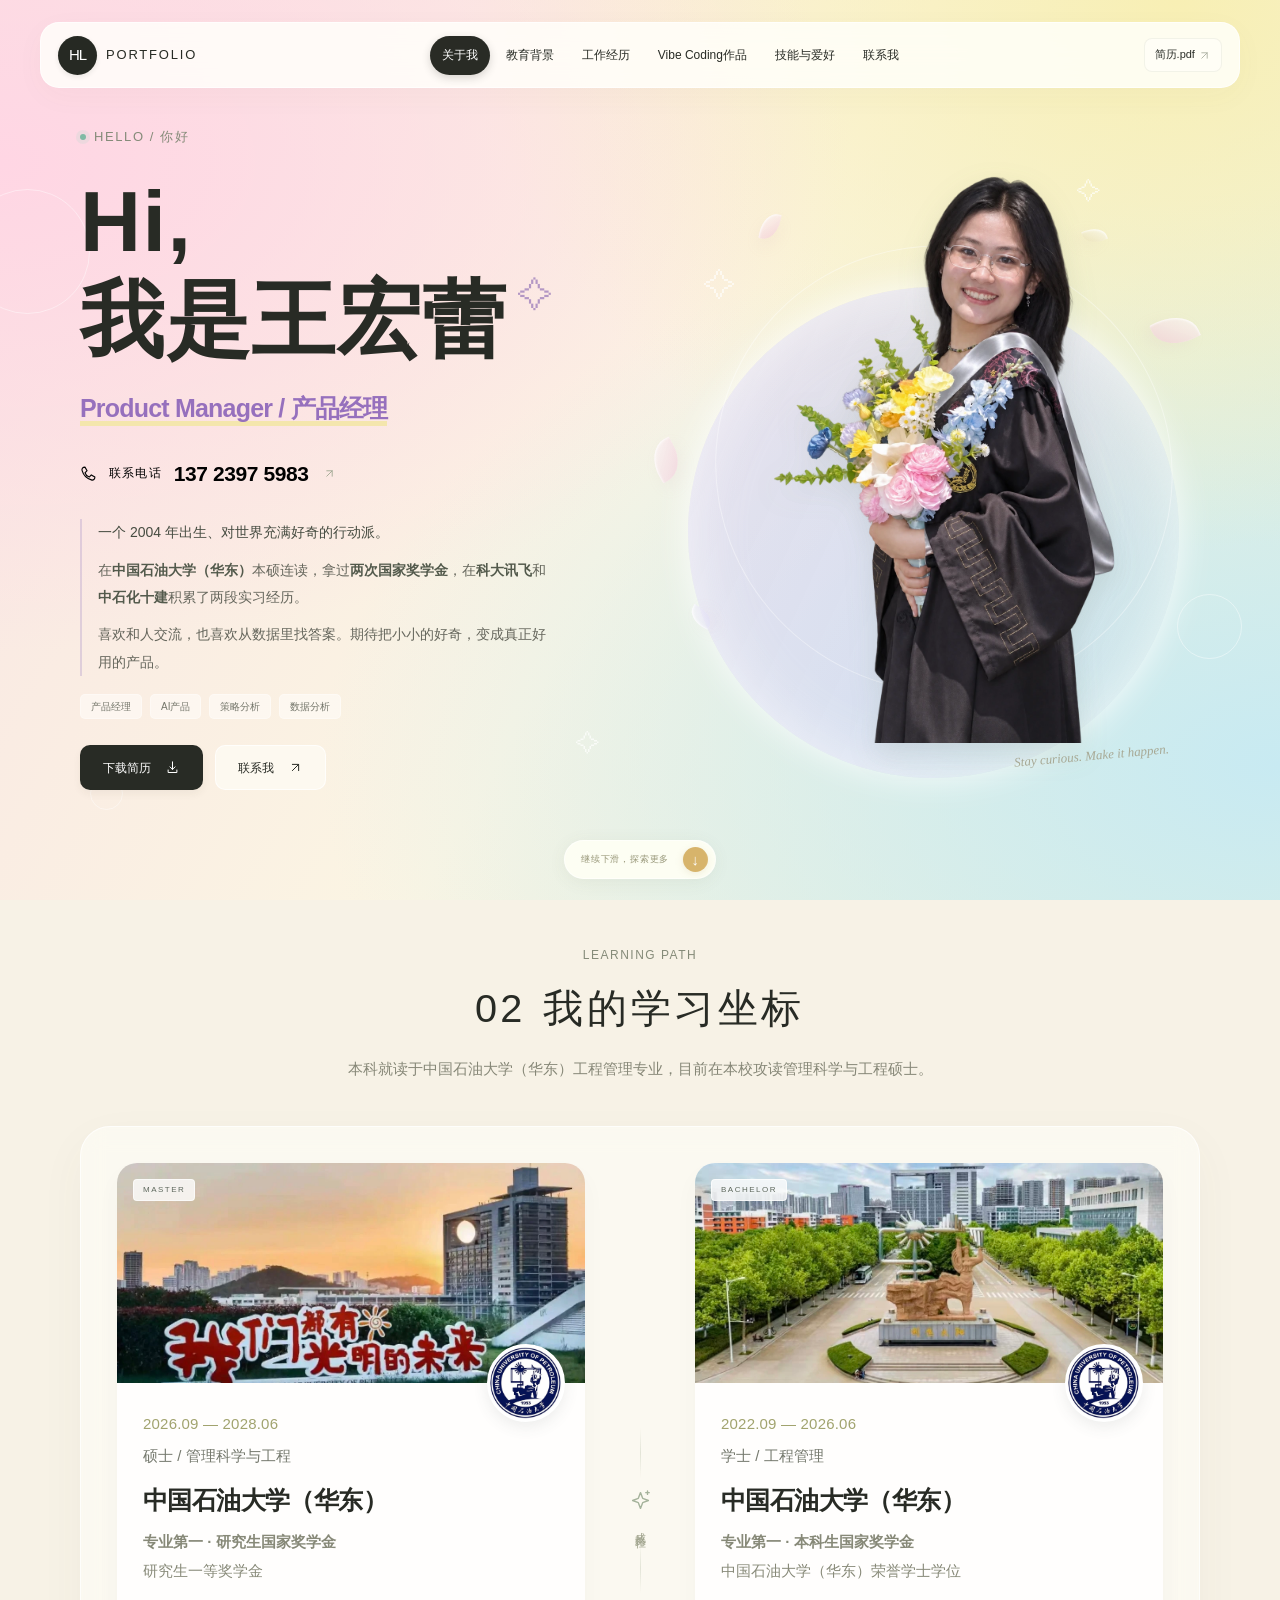
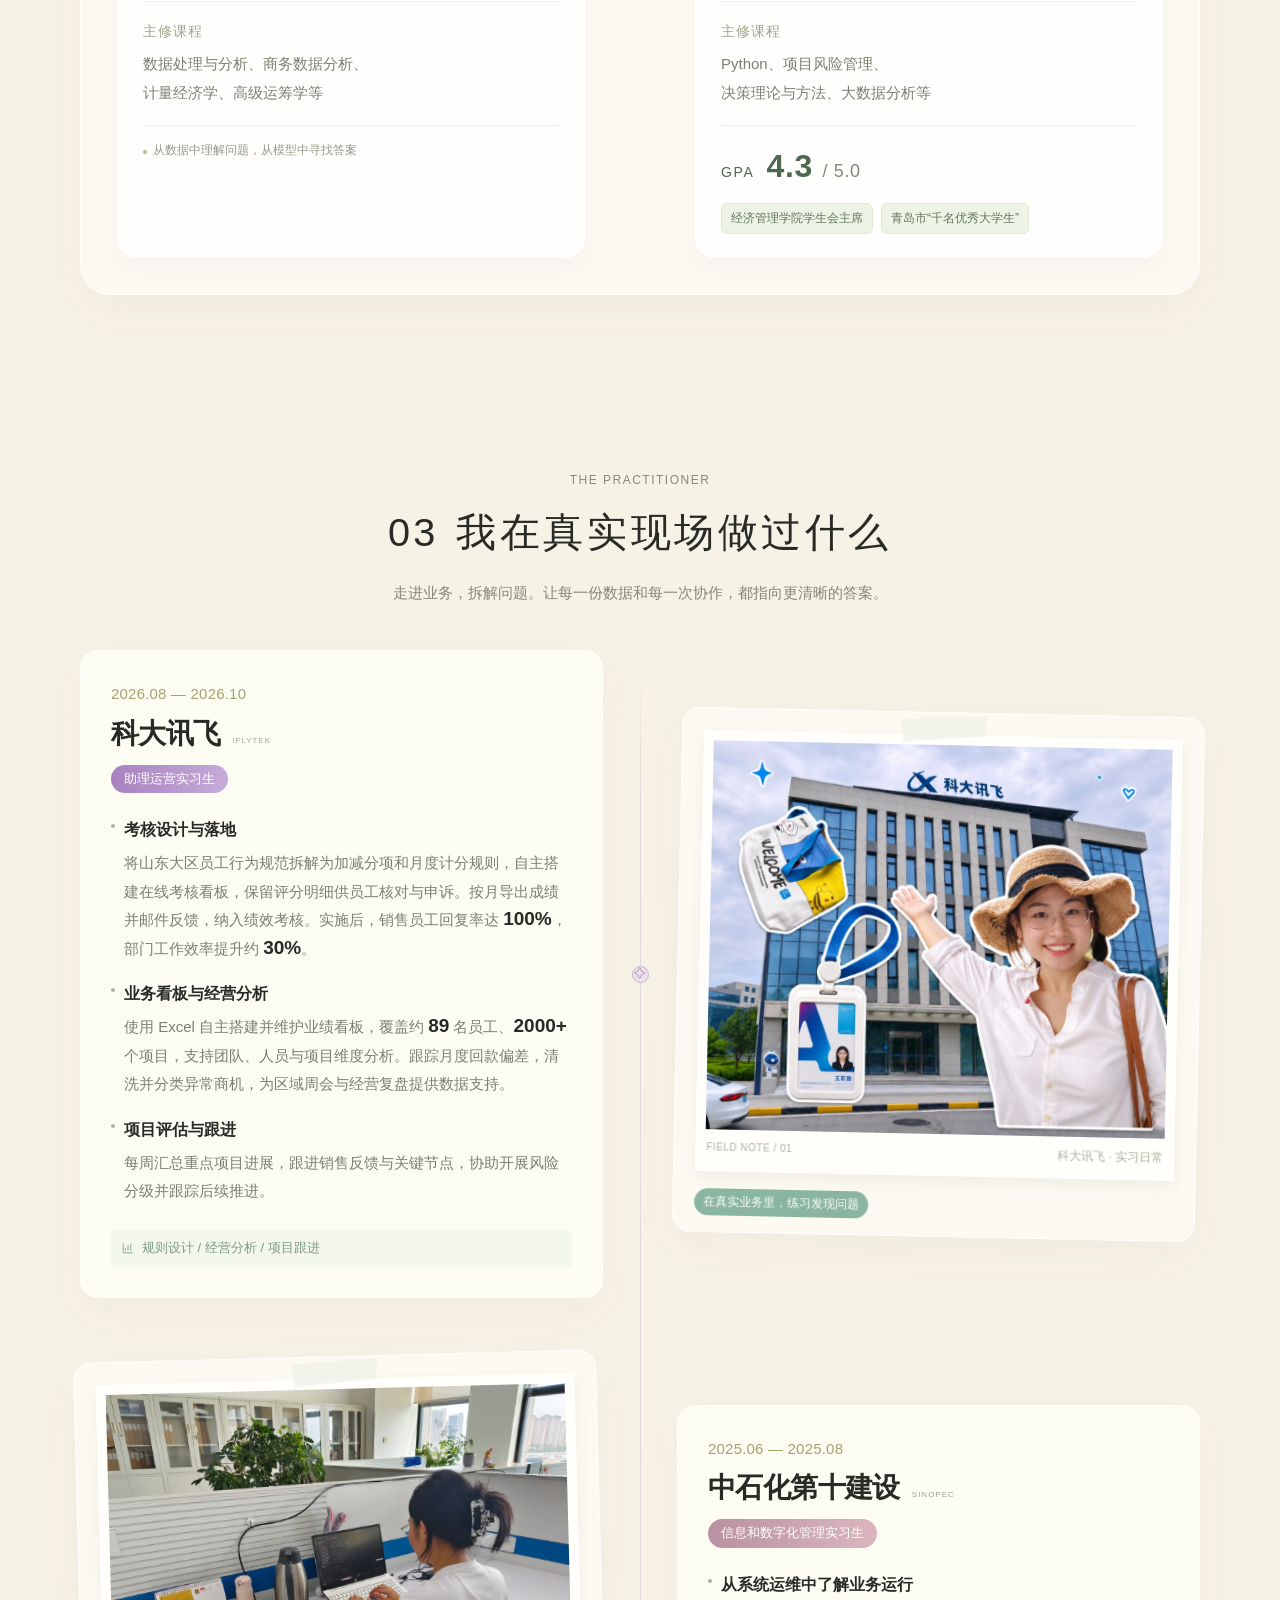
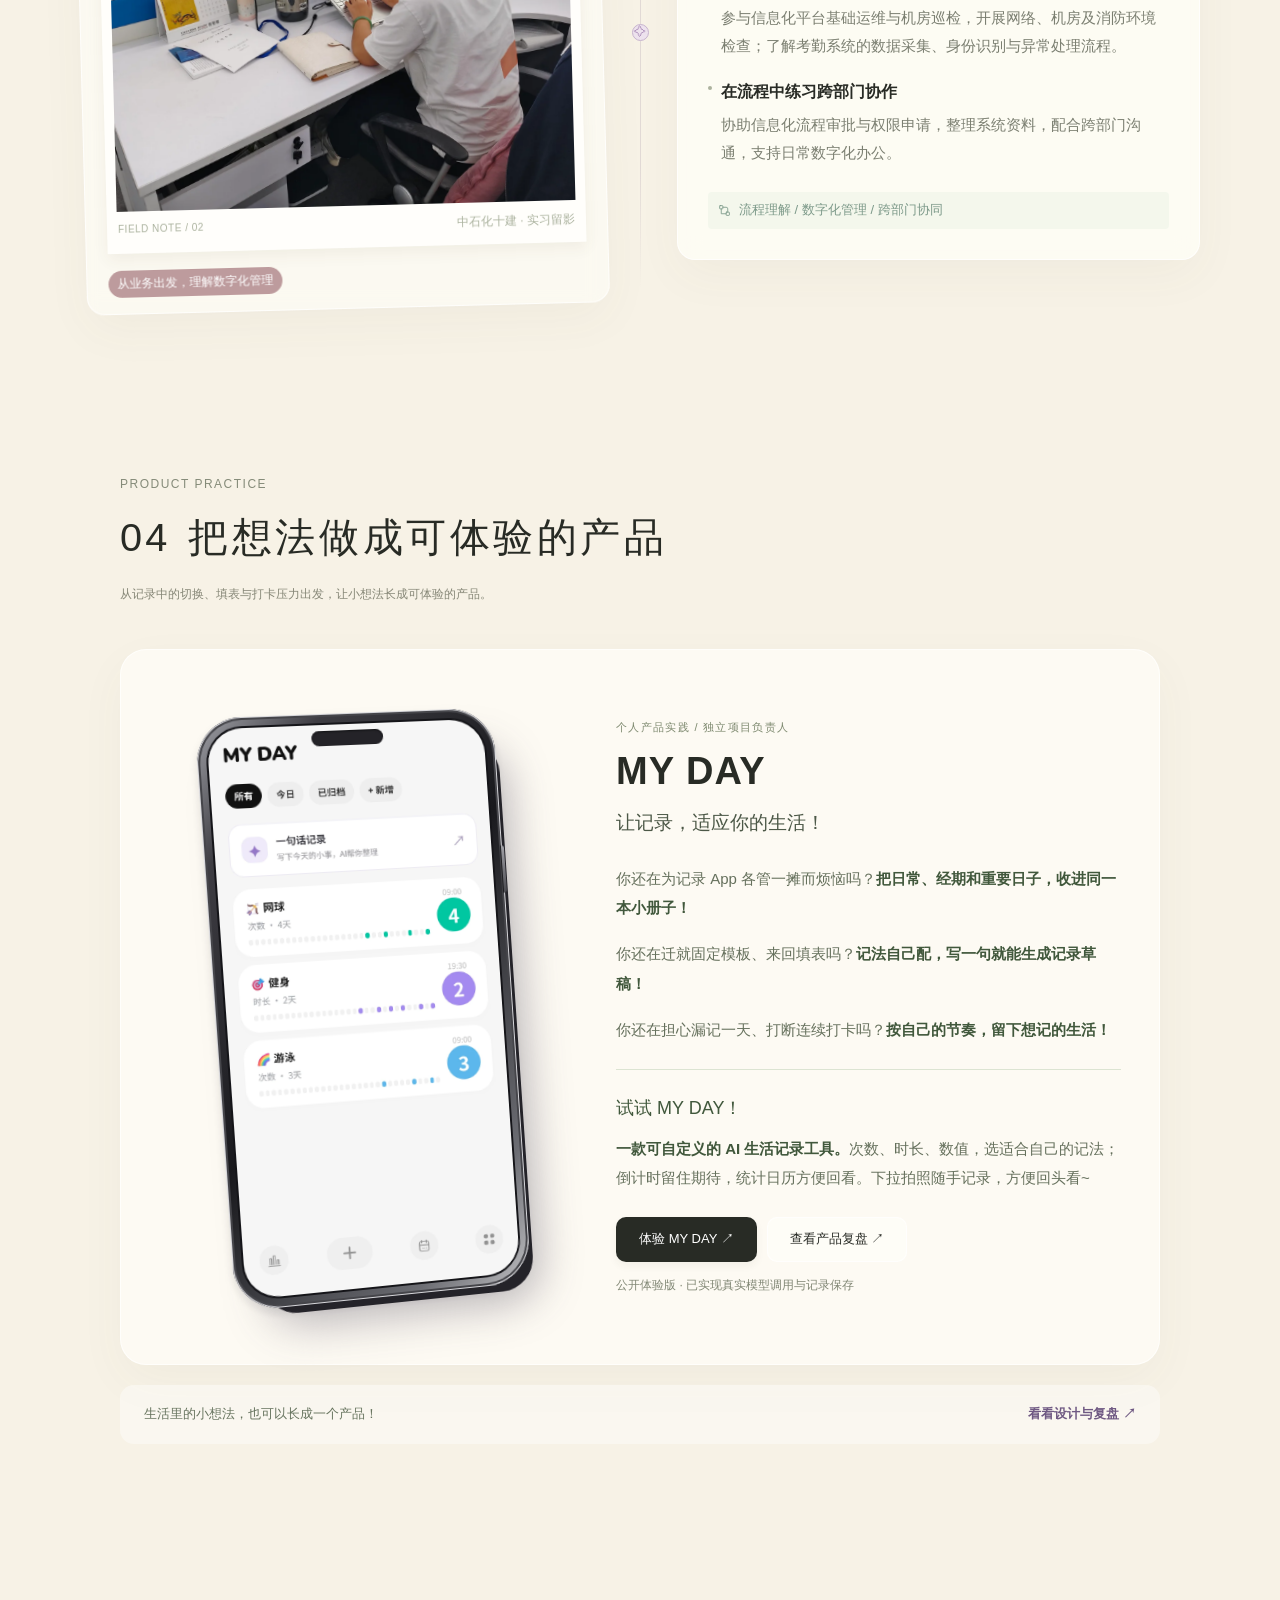
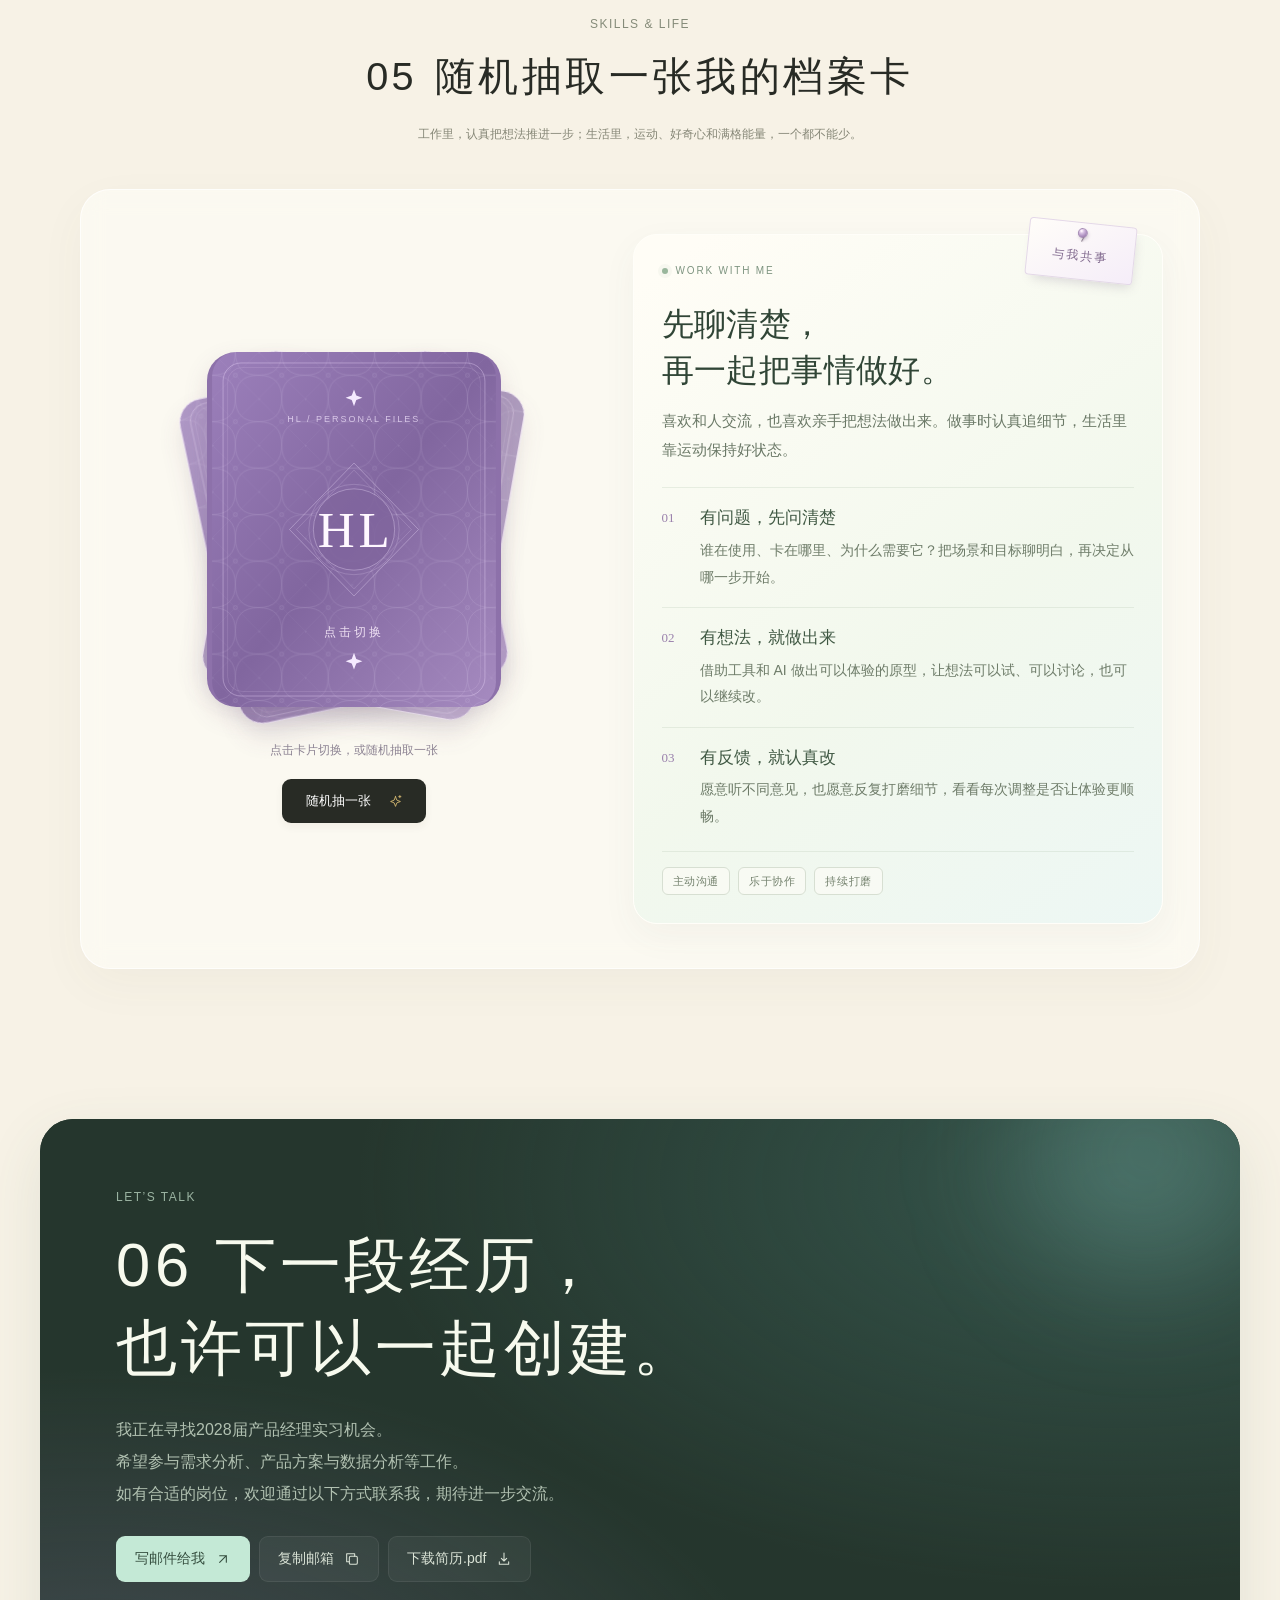
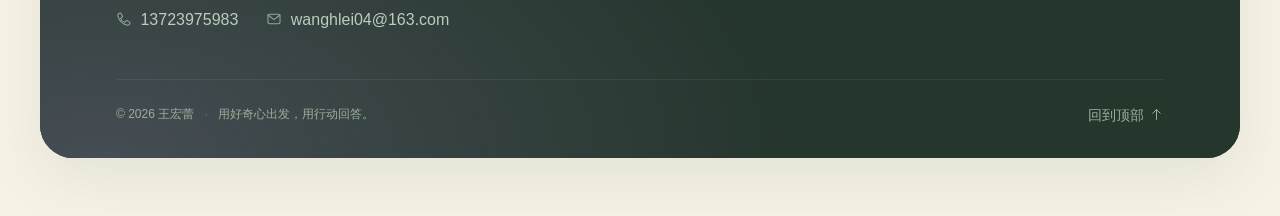
==== index.html @ 14f8fe48 "Publish portfolio and MY DAY case with accessible video controls" ====
<!doctype html>
<html lang="zh-CN">
<head>
  <meta charset="utf-8">
  <meta name="viewport" content="width=device-width,initial-scale=1">
  <meta name="theme-color" content="#f8f2e4">
  <meta name="description" content="你好，我是王宏蕾。中国石油大学（华东）本硕连读，正在寻找产品经理相关实习。这里记录我的学习、实习和产品探索。">
  <title>王宏蕾 · 产品经理实习 | Portfolio</title>
  <link rel="icon" type="image/svg+xml" href="assets/favicon.svg">
  <link rel="stylesheet" href="styles.css?v=20261118-hr-public-1">
  <link rel="stylesheet" href="my-day-case.css?v=20261118-hr-public-1">
  <link rel="stylesheet" href="skills-deck.css">
  <script src="app.js" defer></script>
  <script src="skills-deck.js" defer></script>
</head>
<body>
  <a class="skip-link" href="#about">跳转至主要内容</a>
  <div class="ambient" aria-hidden="true"><span class="outline o1"></span><span class="outline o2"></span><span class="outline o3"></span><span class="glimmer g1">✧</span><span class="glimmer g2">✧</span></div>
  <header class="site-header">
    <a class="brand" href="#about" aria-label="HL 王宏蕾个人主页"><span class="brand-mark">HL</span><span>PORTFOLIO</span></a>
    <nav aria-label="主导航"><a href="#about" class="active">关于我</a><a href="#education">教育背景</a><a href="#experience">工作经历</a><a href="#projects">Vibe Coding作品</a><a href="#skills">技能与爱好</a><a href="#contact">联系我</a></nav>
    <a class="header-resume" href="assets/wang-honglei-resume.pdf" download="王宏蕾-产品经理实习简历.pdf">简历.pdf <svg><use href="#i-arrow-up-right"/></svg></a>
    <button class="menu-toggle" aria-label="展开导航" aria-expanded="false"><svg><use href="#i-menu"/></svg></button>
  </header>
  <main>
    <section id="about" class="hero section-shell">
      <div class="hero-copy">
        <div class="eyebrow hello"><span class="status-dot"></span> HELLO / 你好</div>
        <h1>Hi,<br><span class="hero-name">我是王宏蕾</span><span class="name-spark">✧</span></h1>
        <p class="hero-role"><span>Product Manager / 产品经理</span></p>
        <a class="phone-strip" href="tel:13723975983" aria-label="拨打联系电话 13723975983"><svg class="phone-glyph"><use href="#i-phone"/></svg><span class="phone-label">联系电话</span><strong class="phone-number">137 2397 5983</strong><svg class="phone-arrow"><use href="#i-arrow-up-right"/></svg></a>
        <div class="intro">
          <p>一个 2004 年出生、对世界充满好奇的行动派。</p>
          <p>在<strong>中国石油大学（华东）</strong>本硕连读，拿过<strong>两次国家奖学金</strong>，在<strong>科大讯飞</strong>和<strong>中石化十建</strong>积累了两段实习经历。</p>
          <p>喜欢和人交流，也喜欢从数据里找答案。期待把小小的好奇，变成真正好用的产品。</p>
        </div>
        <div class="tags"><span>产品经理</span><span>AI产品</span><span>策略分析</span><span>数据分析</span></div>
        <div class="hero-actions"><a class="button dark" href="assets/wang-honglei-resume.pdf" download="王宏蕾-产品经理实习简历.pdf">下载简历 <svg><use href="#i-download"/></svg></a><button class="button light" data-contact>联系我 <svg><use href="#i-arrow-up-right"/></svg></button></div>
      </div>
      <div class="hero-art">
        <div class="portrait-halo"></div><div class="portrait-ring"></div>
        <span class="petal p1"></span><span class="petal p2"></span><span class="petal p3"></span><span class="petal p4"></span><span class="petal p5"></span><span class="art-spark">✧</span>
        <img class="hero-portrait" src="assets/portrait-graduation-silver.webp" alt="王宏蕾身穿银色领边学位服、手捧鲜花的毕业人像" fetchpriority="high" width="960" height="1440" onerror="this.src='assets/portrait-resume.jpg';this.classList.add('fallback');this.onerror=null">

        <span class="art-caption">Stay curious. Make it happen.</span>
      </div>
    </section>
    <section id="education" class="section-shell education">
      <div class="section-heading center"><p class="eyebrow">LEARNING PATH</p><h2><span class="section-number">02</span><span class="section-title">我的学习坐标</span></h2><p>本科就读于中国石油大学（华东）工程管理专业，目前在本校攻读管理科学与工程硕士。</p></div>
      <div class="education-board glass">
        <article class="education-card"><div class="campus-photo"><img src="assets/campus-master.jpg" alt="中国石油大学（华东）夕阳下的校园" loading="lazy"><span class="degree-stamp">MASTER</span></div><img class="school-badge" src="assets/university-badge.webp" alt="中国石油大学（华东）校徽" loading="lazy"><div class="education-body"><p class="date">2026.09 — 2028.06</p><p class="degree">硕士 / 管理科学与工程</p><h3>中国石油大学（华东）</h3><p class="school-honors"><strong>专业第一 · 研究生国家奖学金</strong><br>研究生一等奖学金</p><div class="course-block"><span>主修课程</span><p>数据处理与分析、商务数据分析、<br>计量经济学、高级运筹学等</p></div><div class="card-foot"><span class="tiny-dot"></span> 从数据中理解问题，从模型中寻找答案</div></div></article>
        <div class="growth-path" aria-hidden="true"><span></span><svg><use href="#i-sparkles"/></svg><small>成长路径</small><span></span></div>
        <article class="education-card"><div class="campus-photo"><img src="assets/campus-bachelor.jpg" alt="中国石油大学（华东）本科校园风光" loading="lazy"><span class="degree-stamp">BACHELOR</span></div><img class="school-badge" src="assets/university-badge.webp" alt="中国石油大学（华东）校徽" loading="lazy"><div class="education-body"><p class="date">2022.09 — 2026.06</p><p class="degree">学士 / 工程管理</p><h3>中国石油大学（华东）</h3><p class="school-honors"><strong>专业第一 · 本科生国家奖学金</strong><br>中国石油大学（华东）荣誉学士学位</p><div class="course-block"><span>主修课程</span><p>Python、项目风险管理、<br>决策理论与方法、大数据分析等</p></div><div class="card-foot academic-highlights"><div class="gpa-highlight"><span>GPA</span><strong>4.3 <small>/ 5.0</small></strong></div><div class="education-tags"><span>经济管理学院学生会主席</span><span>青岛市“千名优秀大学生”</span></div></div></div></article>
      </div>
    </section>
    <section id="experience" class="section-shell experience">
      <div class="section-heading center"><p class="eyebrow">THE PRACTITIONER</p><h2><span class="section-number">03</span><span class="section-title">我在真实现场做过什么</span></h2><p>走进业务，拆解问题。让每一份数据和每一次协作，都指向更清晰的答案。</p></div>
      <div class="timeline">
        <article class="work-row"><div class="work-copy glass"><p class="date">2026.08 — 2026.10</p><h3>科大讯飞<span>iFLYTEK</span></h3><p class="role-chip purple">助理运营实习生</p><ul class="work-points">
          <li><strong>考核设计与落地</strong><p>将山东大区员工行为规范拆解为加减分项和月度计分规则，自主搭建在线考核看板，保留评分明细供员工核对与申诉。按月导出成绩并邮件反馈，纳入绩效考核。实施后，销售员工回复率达 <b>100%</b>，部门工作效率提升约 <b>30%</b>。</p></li>
          <li><strong>业务看板与经营分析</strong><p>使用 Excel 自主搭建并维护业绩看板，覆盖约 <b>89</b> 名员工、<b>2000+</b> 个项目，支持团队、人员与项目维度分析。跟踪月度回款偏差，清洗并分类异常商机，为区域周会与经营复盘提供数据支持。</p></li>
          <li><strong>项目评估与跟进</strong><p>每周汇总重点项目进展，跟进销售反馈与关键节点，协助开展风险分级并跟踪后续推进。</p></li>
        </ul><div class="work-takeaway"><svg><use href="#i-chart"/></svg> 规则设计 / 经营分析 / 项目跟进</div></div><span class="timeline-point" aria-hidden="true">✧</span><div class="photo-note glass"><div class="work-photo"><div class="work-photo-image iflytek-frame"><img src="assets/iflytek-reframed.webp" alt="科大讯飞实习留影，楼顶公司名、本人和工牌完整可见" loading="lazy"></div><span class="photo-tape"></span><div class="photo-caption"><span>FIELD NOTE / 01</span><span>科大讯飞 · 实习日常</span></div></div><div class="note-foot"><span class="note-tag mint">在真实业务里，练习发现问题</span></div></div></article>
        <article class="work-row reverse"><div class="work-copy glass"><p class="date">2025.06 — 2025.08</p><h3>中石化第十建设<span>SINOPEC</span></h3><p class="role-chip rose">信息和数字化管理实习生</p><ul class="work-points">
          <li><strong>从系统运维中了解业务运行</strong><p>参与信息化平台基础运维与机房巡检，开展网络、机房及消防环境检查；了解考勤系统的数据采集、身份识别与异常处理流程。</p></li>
          <li><strong>在流程中练习跨部门协作</strong><p>协助信息化流程审批与权限申请，整理系统资料，配合跨部门沟通，支持日常数字化办公。</p></li>
        </ul><div class="work-takeaway"><svg><use href="#i-workflow"/></svg> 流程理解 / 数字化管理 / 跨部门协同</div></div><span class="timeline-point" aria-hidden="true">✧</span><div class="photo-note glass"><div class="work-photo"><div class="work-photo-image"><img src="assets/sinopec-1.webp" alt="中石化第十建设实习期间留影" loading="lazy"></div><span class="photo-tape"></span><div class="photo-caption"><span>FIELD NOTE / 02</span><span>中石化十建 · 实习留影</span></div></div><div class="note-foot"><span class="note-tag rose">从业务出发，理解数字化管理</span></div></div></article>
      </div>
    </section>
    <section id="projects" class="section-shell projects">
      <div class="section-heading"><p class="eyebrow">PRODUCT PRACTICE</p><h2><span class="section-number">04</span><span class="section-title">把想法做成可体验的产品</span></h2><p>从记录中的切换、填表与打卡压力出发，让小想法长成可体验的产品。</p></div>
      <article class="myday-feature">
        <figure class="myday-preview device-preview home-device-preview"><div class="product-device"><div class="product-device-screen"><img src="assets/myday-home.webp" alt="手机中的 MY DAY 首页，含一句话记录及网球、健身、游泳事件" width="780" height="1580" loading="lazy"></div></div></figure>
        <div class="myday-feature-copy">
          <p class="myday-overline">个人产品实践 / 独立项目负责人</p>
          <h3>MY DAY</h3><p class="myday-subtitle">让记录，适应你的生活！</p>
          <div class="myday-hooks">
            <p>你还在为记录 App 各管一摊而烦恼吗？<strong>把日常、经期和重要日子，收进同一本小册子！</strong></p>
            <p>你还在迁就固定模板、来回填表吗？<strong>记法自己配，写一句就能生成记录草稿！</strong></p>
            <p>你还在担心漏记一天、打断连续打卡吗？<strong>按自己的节奏，留下想记的生活！</strong></p>
          </div>
          <div class="myday-pitch"><p>试试 MY DAY！</p><p><strong>一款可自定义的 AI 生活记录工具。</strong>次数、时长、数值，选适合自己的记法；倒计时留住期待，统计日历方便回看。下拉拍照随手记录，方便回头看~</p></div>
          <div class="myday-links"><a class="button dark" href="https://hongleiwang04.github.io/my-day-pages/" target="_blank" rel="noopener noreferrer">体验 MY DAY ↗</a><a class="button light" href="my-day.html">查看产品复盘 ↗</a></div>
          <p class="myday-demo-note">公开体验版 · 已实现真实模型调用与记录保存</p>
        </div>
      </article>
      <div class="myday-case-strip"><span>生活里的小想法，也可以长成一个产品！</span><a href="my-day.html">看看设计与复盘 ↗</a></div>
    </section>

    <section id="skills" class="section-shell skills">
      <div class="section-heading center"><p class="eyebrow">SKILLS & LIFE</p><h2><span class="section-number">05</span><span class="section-title">随机抽取一张我的档案卡</span></h2><p>工作里，认真把想法推进一步；生活里，运动、好奇心和满格能量，一个都不能少。</p></div>
      <div class="skills-board glass"><div class="skill-deck" aria-label="个人能力与爱好卡片" aria-busy="false">
        <div class="skill-carousel">
          <div class="skill-stage">
            <span class="skill-stack-shadow shadow-left" aria-hidden="true"></span><span class="skill-stack-shadow shadow-right" aria-hidden="true"></span>
            <button id="skill-card" class="skill-card" type="button" aria-label="档案卡，点击向左滑动查看下一张">
              <span class="skill-turn">
                <span class="skill-side skill-cover" aria-hidden="false"><span class="skill-cover-label">HL / PERSONAL FILES</span><span class="skill-monogram">HL</span><span class="skill-cover-hint">点击切换</span></span>
                <span class="skill-side skill-content" aria-hidden="true"><img id="skill-art" src="assets/skill-sql.webp" width="1122" height="1402" alt="SQL介绍卡" loading="lazy" decoding="async" draggable="false"></span>
              </span>
            </button>
          </div>
        </div>
        <p class="deck-hint" id="skill-status" role="status" aria-live="polite">点击卡片切换，或随机抽取一张</p>
        <button class="button dark draw-button" id="draw-skill" type="button"><span id="draw-skill-label">随机抽一张</span><svg aria-hidden="true"><use href="#i-sparkles"/></svg></button>
      </div>
      <article class="work-card" aria-labelledby="work-title">
        <span class="work-note"><span class="work-pin" aria-hidden="true"></span>与我共事</span>
        <p class="work-eyebrow"><span aria-hidden="true"></span> WORK WITH ME</p>
        <h3 id="work-title"><span>先聊清楚，</span><span>再一起把事情做好。</span></h3>
        <p class="work-intro">喜欢和人交流，也喜欢亲手把想法做出来。做事时认真追细节，生活里靠运动保持好状态。</p>
        <ol class="work-habits">
          <li><span class="work-index" aria-hidden="true">01</span><div><h4>有问题，先问清楚</h4><p>谁在使用、卡在哪里、为什么需要它？把场景和目标聊明白，再决定从哪一步开始。</p></div></li>
          <li><span class="work-index" aria-hidden="true">02</span><div><h4>有想法，就做出来</h4><p>借助工具和 AI 做出可以体验的原型，让想法可以试、可以讨论，也可以继续改。</p></div></li>
          <li><span class="work-index" aria-hidden="true">03</span><div><h4>有反馈，就认真改</h4><p>愿意听不同意见，也愿意反复打磨细节，看看每次调整是否让体验更顺畅。</p></div></li>
        </ol>
        <div class="work-tags" aria-label="我的工作方式"><span>主动沟通</span><span>乐于协作</span><span>持续打磨</span></div>
      </article></div>
    </section>
    <section id="contact" class="section-shell contact"><div class="contact-panel"><div class="contact-glow" aria-hidden="true"></div><p class="eyebrow">LET’S TALK</p><h2><span class="section-number">06</span> 下一段经历，<br>也许可以一起创建。</h2><p class="contact-intro">我正在寻找2028届产品经理实习机会。<br>希望参与需求分析、产品方案与数据分析等工作。<br>如有合适的岗位，欢迎通过以下方式联系我，期待进一步交流。</p><div class="contact-actions"><a class="button mint-button" href="mailto:wanghlei04@163.com">写邮件给我 <svg><use href="#i-arrow-up-right"/></svg></a><button class="button ghost" data-copy="wanghlei04@163.com">复制邮箱 <svg><use href="#i-copy"/></svg></button><a class="button ghost" href="assets/wang-honglei-resume.pdf" download="王宏蕾-产品经理实习简历.pdf">下载简历.pdf <svg><use href="#i-download"/></svg></a></div><div class="contact-details"><a href="tel:13723975983"><svg><use href="#i-phone"/></svg> 13723975983</a><a href="mailto:wanghlei04@163.com"><svg><use href="#i-mail"/></svg> wanghlei04@163.com</a></div><div class="contact-bottom"><span>© <span id="year">2026</span> 王宏蕾 <i>·</i> 用好奇心出发，用行动回答。</span><a href="#about">回到顶部 <svg><use href="#i-arrow-up"/></svg></a></div></div></section>
  </main>
  <a class="scroll-cue" href="#education"><span>继续下滑，探索更多</span><span class="cue-arrow">↓</span></a>
  <dialog id="contact-dialog"><button class="dialog-close" aria-label="关闭联系方式"><svg><use href="#i-x"/></svg></button><p class="eyebrow"><span class="status-dot"></span> LET’S CONNECT</p><h2>很高兴认识你。</h2><p>关于实习机会，或一个有趣的产品想法，都欢迎联系我。</p><div class="contact-option"><svg><use href="#i-phone"/></svg><div><span>PHONE / 联系电话</span><a href="tel:13723975983">13723975983</a></div><button data-copy="13723975983" aria-label="复制联系电话"><svg><use href="#i-copy"/></svg></button></div><div class="contact-option"><svg><use href="#i-mail"/></svg><div><span>EMAIL / 电子邮箱</span><a href="mailto:wanghlei04@163.com">wanghlei04@163.com</a></div><button data-copy="wanghlei04@163.com" aria-label="复制邮箱"><svg><use href="#i-copy"/></svg></button></div><span class="dialog-signoff">期待和你，一起把好想法做出来。✧</span></dialog>
  <div class="toast" role="status" aria-live="polite"></div>
  <svg class="svg-defs" xmlns="http://www.w3.org/2000/svg" aria-hidden="true"><defs>
    <symbol id="i-arrow-up-right" viewBox="0 0 24 24"><path d="M7 17 17 7M7 7h10v10"/></symbol><symbol id="i-arrow-right" viewBox="0 0 24 24"><path d="M4 12h16m-6-6 6 6-6 6"/></symbol><symbol id="i-arrow-left" viewBox="0 0 24 24"><path d="M20 12H4m6-6-6 6 6 6"/></symbol><symbol id="i-arrow-up" viewBox="0 0 24 24"><path d="M12 20V4M6 10l6-6 6 6"/></symbol><symbol id="i-download" viewBox="0 0 24 24"><path d="M12 3v12m-4-4 4 4 4-4M5 16v4h14v-4"/></symbol><symbol id="i-copy" viewBox="0 0 24 24"><rect x="8" y="8" width="12" height="12" rx="2"/><path d="M16 8V4H4v12h4"/></symbol><symbol id="i-phone" viewBox="0 0 24 24"><path d="m7 3 3 5-3 3c1 3 3 5 6 6l3-3 5 3c0 3-2 5-5 4C9 19 5 15 3 8 2 5 4 3 7 3Z"/></symbol><symbol id="i-mail" viewBox="0 0 24 24"><rect x="3" y="5" width="18" height="14" rx="2"/><path d="m3 6 9 7 9-7"/></symbol><symbol id="i-x" viewBox="0 0 24 24"><path d="m6 6 12 12M6 18 18 6"/></symbol><symbol id="i-menu" viewBox="0 0 24 24"><path d="M4 7h16M4 12h16M4 17h16"/></symbol><symbol id="i-sparkles" viewBox="0 0 24 24"><path d="m12 3 2.5 6.5L21 12l-6.5 2.5L12 21l-2.5-6.5L3 12l6.5-2.5L12 3Zm8-2v4m-2-2h4"/></symbol><symbol id="i-chart" viewBox="0 0 24 24"><path d="M4 3v17h17M8 15v-4m5 4V7m5 8V4"/></symbol><symbol id="i-workflow" viewBox="0 0 24 24"><rect x="3" y="3" width="6" height="6" rx="1"/><rect x="15" y="15" width="6" height="6" rx="1"/><path d="M9 6h6a3 3 0 0 1 3 3v6M6 9v9h9"/></symbol><symbol id="i-code" viewBox="0 0 24 24"><path d="m8 6-6 6 6 6m8-12 6 6-6 6M14 3l-4 18"/></symbol><symbol id="i-target" viewBox="0 0 24 24"><circle cx="12" cy="12" r="9"/><circle cx="12" cy="12" r="5"/><path d="M12 12 21 3m-5 0h5v5"/></symbol><symbol id="i-cursor" viewBox="0 0 24 24"><path d="m5 3 14 10-7 1-3 7L5 3Z"/></symbol><symbol id="i-wave" viewBox="0 0 24 24"><path d="M2 8c3-5 5 5 8 0s5 5 8 0 4 0 4 0M2 14c3-5 5 5 8 0s5 5 8 0 4 0 4 0M2 20c3-5 5 5 8 0s5 5 8 0 4 0 4 0"/></symbol>
  </defs></svg>
</body>
</html>
---- styles.css ----
@charset "UTF-8";
:root{--ink:#282b25;--muted:#71766a;--purple:#9670bd;--mint:#bee5d5;--glass:rgba(255,255,249,.55);--line:rgba(255,255,255,.72);--shadow:0 16px 48px #5c61430b;--radius:24px}
*{box-sizing:border-box}html{scroll-behavior:smooth;scroll-padding-top:112px}body{margin:0;color:var(--ink);font-family:Arial,"PingFang SC","Microsoft YaHei",sans-serif;font-size:14px;line-height:1.75;background:#f7f2e6}body:before{content:"";position:fixed;inset:0;z-index:-2;background:radial-gradient(ellipse at 0 18%,#ffd6e4 0,transparent 47%),radial-gradient(ellipse at 92% 0,#f8efb4 0,transparent 43%),radial-gradient(ellipse at 100% 85%,#c8eaf2 0,transparent 53%),linear-gradient(120deg,#f9e4e3,#fbf5e3 52%,#e4f0db);background-attachment:fixed}button,a{-webkit-tap-highlight-color:transparent}a{color:inherit;text-decoration:none}button{font:inherit;cursor:pointer;color:inherit}button,a{touch-action:manipulation}button{border:0}button:disabled{cursor:default}button:focus-visible,a:focus-visible{outline:3px solid #976aba;outline-offset:5px}svg{display:inline-block;width:18px;height:18px;fill:none;stroke:currentColor;stroke-width:1.6;stroke-linecap:round;stroke-linejoin:round;flex-shrink:0;vertical-align:middle}.svg-defs{position:absolute;width:0;height:0;overflow:hidden}img{max-width:100%;display:block}h1,h2,h3,p{margin:0}h2{font-size:clamp(32px,3.1vw,46px);font-weight:500;line-height:1.3;letter-spacing:-1.5px}h3{font-weight:600;letter-spacing:-.6px}.skip-link{position:fixed;top:-80px;left:20px;background:white;padding:8px 20px;z-index:200}.skip-link:focus{top:10px}.ambient{position:fixed;inset:0;pointer-events:none;z-index:-1;overflow:hidden}.outline{position:absolute;border:1px solid #ffffff70;border-radius:50%;width:85px;height:85px}.o1{left:-35px;top:21%;width:125px;height:125px}.o2{right:3%;top:66%;width:65px;height:65px}.o3{left:7%;bottom:10%;width:33px;height:33px}.glimmer{position:absolute;color:#ffffffb0;font-size:24px}.g1{right:14%;top:19%}.g2{left:45%;bottom:15%}.section-shell{width:min(1120px,calc(100% - 80px));margin:0 auto;position:relative}.site-header{position:fixed;top:22px;left:50%;transform:translateX(-50%);z-index:50;width:min(1200px,calc(100% - 64px));height:66px;display:flex;align-items:center;justify-content:space-between;gap:22px;padding:10px 17px;background:#fffffbd6;border:1px solid #ffffffab;border-radius:19px;backdrop-filter:blur(20px);box-shadow:0 8px 30px #68694409}.brand{display:flex;align-items:center;gap:9px;font-size:13px;letter-spacing:1.8px;white-space:nowrap}.brand-mark{width:39px;height:39px;display:grid;place-items:center;border-radius:50%;background:#262923;color:#fff;font-size:15px;font-weight:500;letter-spacing:-1px;box-shadow:0 2px 5px #292f231a}.site-header nav{display:flex;align-items:center;gap:4px}.site-header nav a{font-size:12px;white-space:nowrap;padding:9px 12px;border-radius:22px;transition:background .2s,color .2s,box-shadow .2s}.site-header nav a.active{color:#fff;background:#292b25;box-shadow:0 3px 9px #282b2530}.site-header nav a:hover:not(.active){background:#eeeeea}.header-resume{padding:6px 10px;border:1px solid #e3e4d775;background:#ffffff60;border-radius:8px;font-size:11px;white-space:nowrap}.header-resume svg{width:13px;height:13px;color:#a9ad9f}.menu-toggle{display:none;background:transparent;padding:5px}.hero{display:grid;grid-template-columns:1.12fr 1fr;align-items:center;min-height:810px;gap:24px;padding-top:125px;padding-bottom:90px}.eyebrow{font-size:12px;letter-spacing:1.5px;font-weight:400;color:#858b79;line-height:1.8}.hello{display:flex;align-items:center;gap:8px;font-size:13px;margin-bottom:25px;letter-spacing:1.6px}.status-dot{width:6px;height:6px;background:#7fbaa4;box-shadow:0 0 0 4px #9cdbc52b;display:inline-block;border-radius:50%;flex-shrink:0}.hero h1{font-size:clamp(60px,6.6vw,92px);line-height:1.08;font-weight:800;letter-spacing:-5px;position:relative;white-space:nowrap}.name-spark{display:inline-block;color:#b397c4;font-size:35px;vertical-align:top;margin:5px 0 0 10px;font-weight:400;letter-spacing:0}.hero-role{font-size:25px;font-weight:600;line-height:1.6;letter-spacing:-.8px;color:var(--purple);margin-top:19px}.hero-role span{background:linear-gradient(transparent 83%,#f4e6ad 83%);padding-bottom:4px}.phone-strip{display:flex;align-items:center;gap:16px;margin-top:23px;max-width:470px;padding:9px 12px;border:1px solid #ffffff90;border-radius:4px;background:#fffdfb75;font-size:13px;font-variant-numeric:tabular-nums;letter-spacing:1px}.phone-strip span{font-size:10px;color:#9a938f;letter-spacing:1.2px}.phone-strip svg{margin-left:auto;width:13px;height:13px;color:#a9ae99}.intro{font-size:14px;line-height:1.95;color:#65665c;margin-top:24px;max-width:475px;padding-left:16px;border-left:2px solid #bca8cf70;text-wrap:pretty}.intro p+p{margin-top:10px}.intro p:first-child{color:#454b40}.intro strong{font-weight:600;color:#535a4c}.phone-number{font-size:22px;font-weight:500;line-height:1.5;letter-spacing:.6px;white-space:nowrap}.tags{display:flex;flex-wrap:wrap;gap:8px;margin-top:18px}.tags span{font-size:10px;color:#74766a;background:#fffdfb8c;border:1px solid #ffffff60;padding:3px 10px;border-radius:5px}.hero-actions{display:flex;gap:12px;margin-top:26px}.button{display:inline-flex;align-items:center;justify-content:center;gap:14px;min-height:45px;border-radius:10px;padding:11px 22px;font-size:12px;line-height:1.5;transition:transform .2s,box-shadow .2s,background .2s;border:1px solid transparent}.button:hover{transform:translateY(-2px);box-shadow:0 7px 20px #33382519}.button svg{width:15px;height:15px}.dark{background:#282b25;color:white;box-shadow:0 4px 8px #3338250e}.light{background:#fffffa90;border-color:#ffffffbd}.hero-art{height:570px;position:relative;align-self:center;isolation:isolate}.portrait-halo{position:absolute;left:1%;top:20%;width:95%;aspect-ratio:1;border-radius:50%;background:linear-gradient(135deg,#ded9f1b0 15%,#d7d9f3a8 54%,#bae4da63);box-shadow:inset 0 0 60px #fff9,0 0 35px #fffc;transform:rotate(-20deg);z-index:-1}.portrait-ring{position:absolute;border:1px solid #ffffff60;width:89%;height:78%;top:13%;left:6%;border-radius:50%;transform:rotate(25deg);z-index:-1}.hero-portrait{position:absolute;bottom:2%;left:8%;width:86%;height:94%;object-fit:cover;object-position:58% 54%;border:7px solid #fffdf3c9;border-radius:180px 180px 30px 30px;box-shadow:0 20px 60px #48614824;transform:rotate(2deg)}.hero-portrait.fallback{width:63%;height:74%;left:25%;bottom:8%;border-radius:130px 130px 25px 25px;object-fit:cover}.floating-label{position:absolute;background:#fffff5bf;border:1px solid #fff9;box-shadow:0 10px 25px #68734f0c;backdrop-filter:blur(14px);border-radius:12px}.label-top{top:34px;right:-8px;display:flex;align-items:center;gap:7px;padding:10px 13px;font-size:8px;letter-spacing:.9px;transform:rotate(5deg)}.label-top .status-dot{width:5px;height:5px}.art-caption{position:absolute;bottom:-25px;right:31px;font-family:Georgia,serif;font-style:italic;font-size:13px;color:#a7a894;transform:rotate(-5deg)}.petal{position:absolute;width:30px;height:43px;border-radius:80% 0 80% 5%;background:linear-gradient(135deg,#fff9,#f0bfd39c);box-shadow:inset 1px 1px 2px #fffa,1px 8px 15px #cfa3b419;animation:float 7s ease-in-out infinite;z-index:1}.p1{top:7%;left:15%;transform:rotate(12deg);width:18px;height:27px}.p2{top:24%;right:2%;transform:rotate(65deg);animation-delay:-2s}.p3{bottom:20%;left:2%;width:16px;height:24px;transform:rotate(-60deg);animation-delay:-4s;background:linear-gradient(135deg,#fff9,#d9d5f1b0)}.p4{top:47%;left:-6%;width:28px;height:38px;transform:rotate(-30deg);animation-delay:-5s}.p5{top:9%;right:19%;width:15px;height:23px;transform:rotate(70deg);animation-delay:-1s;background:linear-gradient(135deg,#fff9,#e7dbaeb0)}.art-spark{position:absolute;left:4%;top:15%;font-size:32px;color:#fff9}.section-heading{margin-bottom:43px}.section-heading .eyebrow{margin-bottom:12px}.section-heading>p:last-child{color:#868777;font-size:12px;line-height:1.9;margin-top:16px}.center{text-align:center}.glass{background:var(--glass);border:1px solid var(--line);box-shadow:var(--shadow);backdrop-filter:blur(12px);border-radius:var(--radius)}.education,.experience,.projects,.skills{padding:65px 0 75px}.education-board{display:grid;grid-template-columns:1fr 110px 1fr;padding:36px;align-items:stretch;border-radius:30px}.education-card{position:relative;background:#ffffffc4;border-radius:20px;box-shadow:0 12px 25px #59604709;overflow:hidden}.campus-photo{height:220px;position:relative;overflow:hidden}.campus-photo>img{width:100%;height:100%;object-fit:cover;transition:transform .7s}.education-card:hover .campus-photo>img{transform:scale(1.04)}.degree-stamp{position:absolute;top:16px;left:16px;border:1px solid #ffffffa0;background:#ffffffc7;padding:3px 9px;backdrop-filter:blur(10px);border-radius:4px;letter-spacing:1.5px;font-size:8px;color:#5e685d}.school-badge{position:absolute;right:20px;top:190px;width:62px;height:62px;object-fit:contain;background:#fff;box-shadow:0 5px 15px #4c555019;border:6px solid white;border-radius:50%}.education-body{padding:24px 24px 18px}.date{color:#a1a36e;font-size:12px;letter-spacing:.2px}.degree{font-size:11px;color:#75796e;margin-top:6px}.education-body h3{font-size:22px;margin-top:12px;line-height:1.5}.school-honors{font-size:11px;color:#878978;min-height:40px;margin-top:9px;line-height:1.9}.course-block{padding-top:16px;border-top:1px solid #eef0e6;margin-top:16px;font-size:11px;color:#798070}.course-block>span{font-size:10px;letter-spacing:1px;color:#a0a48f}.course-block>p{margin-top:6px;line-height:1.9}.card-foot{margin-top:18px;padding-top:14px;border-top:1px solid #eef0e6;font-size:9px;color:#969b8b;display:flex;align-items:center;gap:6px}.tiny-dot{width:4px;height:4px;border-radius:50%;background:#b3ba92}.growth-path{display:flex;align-items:center;justify-content:center;flex-direction:column;gap:12px;color:#a1a58f;align-self:center}.growth-path span{height:50px;width:1px;background:linear-gradient(transparent,#aab59e50,transparent)}.growth-path svg{width:21px;height:21px;color:#a5b39c}.growth-path small{font-size:11px;letter-spacing:2px;writing-mode:vertical-lr}.experience{padding-top:100px}.timeline{position:relative}.timeline:before{content:"";position:absolute;top:20px;bottom:20px;width:1px;left:50%;background:linear-gradient(transparent,#b0a0b04d 10%,#b0a0b04d 90%,transparent)}.work-row{display:grid;grid-template-columns:1fr 74px 1fr;align-items:center;margin-bottom:58px}.work-row:last-child{margin-bottom:0}.work-copy{padding:30px;border-radius:18px;background:#fffff9b8}.work-copy h3{font-size:25px;display:flex;align-items:baseline;gap:12px;margin-top:5px;line-height:1.5}.work-copy h3>span{font-size:8px;letter-spacing:1px;color:#9ea590;font-weight:400}.role-chip{display:inline-block;margin-top:10px;padding:3px 13px;border-radius:30px;font-size:10px}.purple{background:linear-gradient(90deg,#a782bf,#c6abd9);color:#fff}.rose{background:linear-gradient(90deg,#b991a1,#dbb6be);color:#fff}.work-points{padding:0;margin:23px 0 0;list-style:none}.work-points li{margin-top:17px;padding-left:13px;position:relative}.work-points li:before{content:"";width:4px;height:4px;background:#acb29e;border-radius:50%;position:absolute;left:0;top:8px}.work-points strong{font-size:12px;font-weight:600}.work-points p{font-size:11px;color:#7b7f71;line-height:1.95;margin-top:5px}.work-points b{font-weight:500;color:#648771}.work-takeaway{font-size:9px;color:#7d9989;background:#eff5e9b0;display:flex;align-items:center;gap:8px;padding:7px 10px;border-radius:4px;margin-top:24px}.work-takeaway svg{width:13px;height:13px}.timeline-point{justify-self:center;border:1px solid #c6b3cd;background:#ede2ed;width:17px;height:17px;display:grid;place-items:center;border-radius:50%;font-size:12px;line-height:1;color:#9e7cae;z-index:1}.photo-note{padding:22px 21px 16px;border-radius:18px;transform:rotate(1.2deg);align-self:center}.work-photo{position:relative;background:#fffefb;box-shadow:0 6px 14px #545a3e12;padding:10px 10px 0}.work-photo-image{display:block;width:100%;aspect-ratio:1.18;background:#edeede;overflow:hidden;padding:0}.work-photo-image img{width:100%;height:100%;object-fit:cover;object-position:50% 43%;transition:opacity .18s,transform .5s}.photo-tape{position:absolute;width:86px;height:23px;background:#ebeee499;top:-18px;left:calc(50% - 43px);transform:rotate(-3deg);clip-path:polygon(0 0,100% 2%,97% 90%,2% 100%)}.photo-caption{display:flex;justify-content:space-between;padding:9px 1px 0;font-size:8px;color:#abb29e;letter-spacing:.5px}.photo-caption>span:last-child{font-size:9px;letter-spacing:0}.deck-controls button{background:transparent;display:grid;place-items:center;width:30px;height:30px;border-radius:50%;color:#9da58f}.deck-controls button:hover{background:#f0f1e8}.note-foot{display:flex;align-items:center;justify-content:space-between;margin-top:17px;gap:8px;font-size:8px;color:#a3aa96}.note-foot>span:last-child{display:flex;align-items:center;gap:3px}.note-foot svg{width:11px;height:11px}.note-tag{padding:3px 9px;border-radius:15px}.note-tag.mint{color:#fff;background:#8ab5a0}.note-tag.rose{background:#bd9b9d;color:#fff}.work-row.reverse .work-copy{grid-column:3;grid-row:1}.work-row.reverse .timeline-point{grid-column:2;grid-row:1}.work-row.reverse .photo-note{grid-column:1;grid-row:1;transform:rotate(-1.5deg)}.work-row.reverse .work-photo-image{aspect-ratio:1.1}.projects{padding-top:90px;width:min(1040px,calc(100% - 80px))}.project-card{display:grid;grid-template-columns:1.1fr 1fr;gap:40px;padding:36px;margin-bottom:24px;align-items:center;border-radius:25px}.project-browser{background:#fffefa;box-shadow:0 10px 24px #4d574314;border:7px solid #fffffb;border-radius:12px;overflow:hidden}.browser-bar{display:flex;align-items:center;justify-content:space-between;padding:4px 5px 10px;color:#c5c5ba;font-size:9px;line-height:1}.browser-bar>span{font-size:8px;letter-spacing:1px;color:#d2c0bd}.browser-bar>small{font-size:8px;letter-spacing:.5px}.browser-bar svg{width:10px;height:10px}.idea-poster{height:235px;background:#f4c6da;position:relative;overflow:hidden;padding:23px;color:#392b3c}.poster-kicker{font-size:7px;letter-spacing:1.8px;position:relative;z-index:1}.idea-poster strong{display:block;font-size:65px;line-height:.88;letter-spacing:-5px;position:relative;z-index:1;font-family:Georgia,serif;font-weight:400;margin-top:24px}.idea-poster strong em{font-style:italic;padding-left:43px}.idea-poster strong>span{font-size:76px;position:absolute;right:12px;top:-4px;color:#f7f2ba;text-shadow:1px 1px #cdad57;transform:rotate(20deg)}.poster-footer{position:absolute;left:23px;right:23px;bottom:13px;font-size:8px;letter-spacing:1px;display:flex;align-items:center;justify-content:space-between}.poster-footer i{font-size:18px;font-style:normal}.poster-orb{position:absolute;width:180px;height:180px;border:1px solid #fffffd50;top:48px;left:38%;border-radius:50%}.project-pagination{font-size:10px;color:#9da48f;display:flex;align-items:center;justify-content:space-between;padding:13px 8px 0}.project-pagination>span:last-child{display:flex;align-items:center;gap:18px}.project-pagination svg{width:14px;height:14px}.mini-dashes{display:flex;gap:5px}.mini-dashes i{width:5px;height:4px;border-radius:10px;background:#d5dbc8}.mini-dashes i:first-child{width:20px;background:#af8bbb}.project-number{display:grid;place-items:center;width:33px;height:33px;border-radius:12px;background:#b191a1;color:#fff;transform:rotate(-8deg);font-size:11px;box-shadow:0 4px 8px #a184901a}.project-number.green{background:#83b59e;transform:rotate(7deg)}.project-type{font-size:10px;color:#919783;margin-top:17px}.project-info h3{font-size:23px;line-height:1.5;margin-top:9px}.project-info>p:not(.project-type){font-size:11px;color:#848a7a;line-height:2;margin-top:15px}.project-status{font-size:9px;color:#9a9f90;display:flex;align-items:center;gap:8px;margin-top:19px}.project-status .status-dot{width:4px;height:4px;background:#c1b87f;box-shadow:none}.small{padding:8px 18px;min-height:34px;font-size:10px;margin-top:21px;border-radius:25px;gap:19px}.small svg{width:13px;height:13px}.project-reverse .project-info{grid-column:1;grid-row:1}.project-reverse .project-visual{grid-column:2;grid-row:1}.data-poster{height:235px;position:relative;overflow:hidden;background:#cce4db;padding:23px;color:#386251}.data-poster strong{font-family:Georgia,serif;font-weight:400;font-size:52px;letter-spacing:-2px;line-height:1;display:block;position:relative;margin-top:30px}.data-poster em{font-weight:400}.data-pill{position:absolute;bottom:16px;font-size:8px;letter-spacing:1px;display:flex;align-items:center;gap:8px}.data-pill svg{width:15px;height:15px}.data-orbit{position:absolute;width:210px;height:210px;border:1px solid #ffffffb0;border-radius:50%;right:-70px;top:10px;box-shadow:0 0 0 18px #ffffff15,0 0 0 40px #ffffff15,0 0 0 62px #ffffff15}.skills{padding-top:95px}.skills-board{display:grid;grid-template-columns:1fr 1fr;align-items:center;gap:65px;padding:54px 65px;border-radius:30px;min-height:650px}.deck-area{display:flex;align-items:center;flex-direction:column}.deck-stack{position:relative;width:260px;height:365px;perspective:1100px;margin-top:8px}.deck-shadow{position:absolute;inset:0;border-radius:18px;border:1px solid #e5d1ef;background:linear-gradient(150deg,#a98ec8,#cdb5d6 70%,#e4c1ba);box-shadow:0 8px 15px #75607b22}.shadow1{transform:rotate(-9deg) translate(-10px,3px)}.shadow2{transform:rotate(7deg) translate(7px,-2px);background:linear-gradient(160deg,#bb9ec6,#e2c3cf)}.skill-card{position:absolute;inset:0;padding:0;border-radius:17px;background:transparent;box-shadow:0 12px 25px #776b7e24;transform:rotate(-2deg);text-align:left;transition:transform .3s;touch-action:pan-y}.skill-card:hover{transform:rotate(0deg) translateY(-4px)}.card-rotator{display:block;position:absolute;inset:0;transform-style:preserve-3d;transition:transform .65s cubic-bezier(.2,.7,.2,1)}.skill-card.flipped .card-rotator{transform:rotateY(180deg)}.skill-face{position:absolute;inset:0;display:flex;flex-direction:column;backface-visibility:hidden;border-radius:17px;border:1px solid #ffffffa3;padding:18px;background:linear-gradient(155deg,#faf6ed,#f7f3e9 60%,#e7eddf);overflow:hidden}.skill-top{display:flex;justify-content:space-between;font-size:8px;letter-spacing:1px;color:#9d9899}.skill-top svg{width:13px;height:13px;color:#b197bd}.skill-title{font-size:26px;font-weight:500;letter-spacing:1px;line-height:1.3;margin-top:13px;color:#4e5255}.skill-en{font-size:8px;letter-spacing:2px;margin-top:4px;color:#9d9aa0}.skill-art{display:block;width:100%;height:191px;margin-top:0;background-image:none;background-size:500% 100%;background-position:0 50%;background-repeat:no-repeat;mix-blend-mode:multiply;border-radius:12px}.skill-subtitle{font-size:10px;text-align:center;color:#9a939b;margin-top:5px}.skill-bottom{margin-top:auto;padding-top:13px;border-top:1px solid #b4a7b729;display:flex;align-items:center;justify-content:space-between;font-size:7px;letter-spacing:.5px;color:#ab9caa}.skill-back{transform:rotateY(180deg);background:linear-gradient(150deg,#af95c0,#ccb2d1 75%,#e1bcbf);color:#fff}.skill-back .skill-top,.skill-back .skill-top svg,.skill-back .skill-bottom{color:#fffaf0c7}.skill-back .skill-bottom{border-top-color:#fff3}.back-icon{margin:29px auto 19px;width:55px;height:55px;display:grid;place-items:center;border:1px solid #fff5;border-radius:50%;background:#fff1}.back-icon svg{width:26px;height:26px}.skill-back>strong{font-size:19px;line-height:1.5;font-weight:500}.skill-back>span#skill-back-copy{font-size:11px;line-height:2.1;color:#fffdf3d9;margin-top:14px}.back-tag{font-size:9px;display:block;margin-top:18px;letter-spacing:1px;color:#fff7e0}.deck-controls{display:flex;align-items:center;gap:16px;margin-top:25px}.deck-controls button{width:33px;height:33px}.deck-controls svg{width:15px;height:15px}.deck-controls>span{font-size:11px;letter-spacing:1px;color:#8b8198;font-variant-numeric:tabular-nums}.deck-controls i{font-style:normal;color:#b1adac;font-size:9px}.deck-hint{font-size:9px;color:#a2a195;margin:7px 0 0}.draw-button{font-size:11px;min-height:36px;padding:9px 20px;border-radius:9px;margin-top:18px;gap:26px}.draw-button svg{color:#d9bc73;width:13px;height:13px}.ai-card{padding:24px;border:5px solid #fffff4d9;background:linear-gradient(150deg,#fcfcf5,#eff9f0 45%,#e9f4f3);border-radius:18px;box-shadow:0 15px 28px #5e71641c;transform:rotate(1.5deg)}.ai-top{font-size:8px;color:#86a796;letter-spacing:1.1px;display:flex;align-items:center;justify-content:space-between}.ai-top svg{width:13px;height:13px}.ai-orbit{height:220px;position:relative;margin:12px 0 17px;isolation:isolate}.orbit-ring{position:absolute;border:1px solid #88b9a136;border-radius:50%;aspect-ratio:1;left:50%;top:50%;transform:translate(-50%,-50%)}.ring1{width:194px;background:#c8ead826;box-shadow:0 0 0 12px #b9dcca0d}.ring2{width:157px;background:#c8ead82e}.ring3{width:119px;background:#c8ead83b}.ring4{width:84px;background:#d5efdd9e}.orbit-center{position:absolute;inset:50% auto auto 50%;transform:translate(-50%,-50%);width:72px;height:72px;display:flex;align-items:center;justify-content:center;flex-direction:column;background:#fcfff6de;border:1px solid #fff;color:#80a28d;font-size:24px;border-radius:50%;box-shadow:0 5px 20px #83a49414}.orbit-center span{font-size:6px;letter-spacing:1px;margin-top:0}.orbit-node{width:15px;height:15px;background:#8cbda5;position:absolute;box-shadow:0 0 0 5px #9ac3ae19;border-radius:50%}.n1{left:25%;top:25%;animation:node-glow 5s ease-in-out infinite}.n2{right:22%;bottom:23%;width:8px;height:8px;background:#c6b3ce;animation:node-glow 5s ease-in-out -2s infinite}.orbit-label{font-size:8px;position:absolute;color:#90ae9c}.l1{left:15%;top:31%}.l2{right:14%;top:42%}.l3{left:34%;bottom:0}.ai-card>.eyebrow{font-size:7px;color:#a5b3a0;letter-spacing:1.4px}.ai-card h3{font-size:23px;line-height:1.4;margin-top:8px;font-weight:500}.ai-intro{font-size:10px;line-height:1.9;color:#94a08e;margin-top:10px}.ai-capabilities{margin-top:20px}.ai-capabilities>div{display:flex;align-items:center;gap:10px;padding:12px 0;border-top:1px solid #bed4c23d}.ai-capabilities>div>span{font-size:8px;color:#a5baa6}.ai-capabilities p{flex:1}.ai-capabilities strong{font-size:11px;font-weight:400;display:block;color:#6e8273}.ai-capabilities small{font-size:8px;color:#9daa97;display:block;margin-top:4px}.ai-capabilities svg{width:16px;height:16px;color:#9bb29f}.personality{display:flex;flex-wrap:wrap;gap:6px;padding-top:16px}.personality>span{font-size:8px;color:#8b9e8f;background:#fffff199;border:1px solid #fff9;padding:3px 8px;border-radius:5px}.personality>span:first-child{background:#acc5b4;color:#fff;letter-spacing:1px}.contact{padding:75px 0 58px;width:min(1200px,calc(100% - 64px))}.contact-panel{position:relative;isolation:isolate;overflow:hidden;padding:68px 76px 30px;background:#24382f;color:#f7faee;border-radius:33px;box-shadow:0 20px 60px #3f63521c;min-height:530px}.contact-panel:before{content:"";position:absolute;inset:0;z-index:-1;background:radial-gradient(ellipse at 90% 10%,#497c7270,transparent 50%),radial-gradient(ellipse at 5% 100%,#77709065,transparent 43%),#25362d}.contact-glow{position:absolute;z-index:-1;width:250px;height:250px;right:-30px;top:-90px;border-radius:50%;filter:blur(60px);background:#8fccc33d}.contact-panel>.eyebrow{color:#9bb4a2;margin-bottom:15px}.contact-panel h2{font-size:clamp(38px,4.8vw,68px);line-height:1.22;letter-spacing:-2px;font-weight:400}.contact-intro{font-size:12px;color:#b1c1b1;line-height:2.1;margin-top:24px}.contact-actions{display:flex;gap:9px;flex-wrap:wrap;margin-top:26px}.contact-actions .button{font-size:10px;padding:10px 16px;min-height:39px;gap:10px;border-radius:9px}.mint-button{background:#c4e9d6;color:#344d3e}.ghost{color:#dae3d6;background:#ffffff0c;border:1px solid #ffffff12}.ghost:hover{background:#ffffff17}.contact-details{display:flex;gap:25px;flex-wrap:wrap;font-size:11px;color:#bbcdbd;margin-top:24px}.contact-details svg{width:13px;height:13px;vertical-align:-2px;margin-right:4px;color:#8ca995}.contact-bottom{display:flex;justify-content:space-between;align-items:center;margin-top:45px;padding-top:22px;border-top:1px solid #e6f9e511;font-size:9px;color:#9cae9b}.contact-bottom i{font-style:normal;padding:0 7px;color:#617867}.contact-bottom>a{display:flex;align-items:center;gap:5px;font-size:11px}.contact-bottom svg{width:13px;height:13px}.scroll-cue{position:fixed;bottom:21px;left:50%;transform:translateX(-50%);z-index:30;display:flex;align-items:center;gap:14px;padding:6px 7px 6px 16px;border-radius:30px;background:#fffff4e6;box-shadow:0 3px 18px #68694412;backdrop-filter:blur(14px);font-size:9px;letter-spacing:.8px;color:#969577;border:1px solid #fff9;transition:opacity .3s,transform .3s}.cue-arrow{display:grid;place-items:center;width:25px;height:25px;background:#d7b46b;border-radius:50%;font-size:15px;color:#fff;box-shadow:0 2px 7px #c6aa7330}.scroll-cue.hidden{opacity:0;pointer-events:none;transform:translate(-50%,10px)}dialog{border:1px solid #fff9;border-radius:24px;padding:38px;width:min(490px,calc(100% - 32px));color:var(--ink);background:linear-gradient(135deg,#fff8f5,#f6faec);box-shadow:0 30px 100px #2f3e392b}dialog::backdrop{background:#25332955;backdrop-filter:blur(8px)}dialog h2{font-size:30px;margin-top:13px;letter-spacing:-1px}dialog>p:not(.eyebrow){font-size:12px;color:#8a8d7e;line-height:2;margin-top:13px}.dialog-close{position:absolute;right:16px;top:16px;background:#ffffff8c;border:1px solid #fff8;border-radius:50%;padding:6px;display:grid;place-items:center;color:#8e9887}.dialog-close svg{width:15px;height:15px}.contact-option{display:flex;align-items:center;gap:15px;border-top:1px solid #cbd1bb66;margin-top:24px;padding-top:22px}.contact-option>svg{color:#9bac98;width:21px;height:21px}.contact-option>div{flex:1}.contact-option div>span{display:block;color:#adb19f;font-size:8px;letter-spacing:1px}.contact-option div>a{font-size:18px;color:#4d6552;display:block;margin-top:3px}.contact-option>button{display:grid;place-items:center;background:transparent;color:#99aa94;width:30px;height:34px}.contact-option>button:hover{background:#e6eedc;border-radius:5px}.contact-option>button svg{width:15px;height:15px}.dialog-signoff{display:block;text-align:center;font-size:10px;color:#a7ad99;margin-top:31px}.toast{position:fixed;left:50%;bottom:78px;transform:translate(-50%,15px);background:#293d32ed;color:#fff;border:1px solid #fff3;padding:11px 22px;border-radius:12px;z-index:300;box-shadow:0 8px 30px #37493822;opacity:0;pointer-events:none;transition:opacity .2s,transform .2s;font-size:12px;white-space:nowrap}.toast.visible{opacity:1;transform:translate(-50%,0)}.project-outline{display:grid;gap:10px;font-size:12px;color:#83917c;margin-top:22px}.project-outline span{padding:9px 12px;background:#e9eddf80;border-radius:8px}
@keyframes float{0%,100%{translate:0 0;rotate:0deg}50%{translate:5px -13px;rotate:10deg}}@keyframes node-glow{0%,100%{box-shadow:0 0 0 5px #9ac3ae19}50%{box-shadow:0 0 0 12px #9ac3ae05}}
@media(min-width:1600px){.hero{min-height:900px}.hero-art{height:610px}.hero h1{font-size:98px}}
@media(max-width:1100px){.site-header{gap:10px}.site-header nav{gap:0}.site-header nav a{padding:8px 8px;font-size:11px}.brand{font-size:11px}.hero{min-height:760px;gap:0}.hero h1{font-size:72px}.hero-role{font-size:21px}.hero-art{height:490px}.label-top{right:0}.education-board{padding:27px;grid-template-columns:1fr 65px 1fr}.education-body{padding:21px}.education-body h3{font-size:20px}.campus-photo{height:195px}.school-badge{top:168px;width:56px;height:56px}.work-row{grid-template-columns:1fr 54px 1fr}.work-copy{padding:25px}.work-copy h3{font-size:22px}.work-copy h3>span{display:none}.photo-note{padding:18px 16px 13px}.skills-board{padding:44px 40px;gap:44px}.ai-card{padding:20px}.ai-card h3{font-size:20px}.contact-panel{padding:60px 60px 27px}}
@media(max-width:850px){html{scroll-padding-top:100px}.site-header{top:15px;width:calc(100% - 36px);height:61px;padding:10px 13px}.header-resume{margin-left:auto}.menu-toggle{display:grid;place-items:center}.site-header nav{position:absolute;top:72px;left:0;right:0;background:#fffff4f7;border-radius:18px;padding:12px;box-shadow:0 15px 30px #54624519;display:none;grid-template-columns:repeat(3,1fr);gap:7px;border:1px solid #fff}.site-header nav.open{display:grid}.site-header nav a{text-align:center;font-size:12px}.section-shell{width:calc(100% - 48px)}.hero{grid-template-columns:1.1fr 1fr;padding-top:115px;min-height:690px;padding-bottom:50px;gap:0}.hero h1{font-size:54px;letter-spacing:-3px}.name-spark{font-size:25px;margin-left:4px}.hero-role{font-size:16px;letter-spacing:-.5px}.hero-art{height:410px;margin-right:-10px;margin-left:-10px}.intro{font-size:12px;line-height:1.95;padding-left:12px}.phone-number{font-size:19px}.hello{font-size:11px;margin-bottom:22px}.phone-strip{gap:8px;padding:7px 8px;font-size:11px}.phone-strip span{font-size:8px}.hero-actions{gap:8px}.hero-actions .button{font-size:11px;padding:10px 17px}.tags{gap:5px}.tags span{padding:2px 6px;font-size:8px}.label-top{font-size:6px;padding:7px 9px;top:30px}.art-caption{font-size:10px;bottom:-20px}.education,.experience,.projects,.skills{padding:55px 0}.section-heading>p:last-child{font-size:11px}.education-board{padding:20px;grid-template-columns:1fr 40px 1fr;border-radius:24px}.campus-photo{height:160px}.school-badge{width:49px;height:49px;top:137px;right:13px;border-width:4px}.education-body{padding:18px 16px 15px}.education-body h3{font-size:17px;letter-spacing:-.5px}.date{font-size:10px}.degree{font-size:9px}.school-honors{font-size:9px;min-height:34px}.course-block{font-size:9px}.card-foot{font-size:7px}.growth-path small{font-size:9px}.work-row{grid-template-columns:1fr 35px 1fr;margin-bottom:35px}.work-copy{padding:21px 18px}.work-copy h3{font-size:20px}.work-points strong{font-size:10px}.work-points p{font-size:9px}.work-points{margin-top:15px}.work-points li{margin-top:12px}.work-takeaway{font-size:8px;padding:6px;margin-top:17px;gap:5px}.photo-note{padding:14px 12px 12px}.photo-caption>span:last-child{font-size:7px}.photo-caption{font-size:6px}.note-foot{font-size:6px;gap:3px}.note-tag{padding:2px 4px}.project-card{padding:25px;gap:25px}.idea-poster,.data-poster{height:200px;padding:18px}.idea-poster strong{font-size:53px}.idea-poster strong>span{font-size:51px;right:-7px}.data-poster strong{font-size:43px}.poster-kicker{font-size:6px;letter-spacing:1px}.project-info h3{font-size:19px}.project-info>p:not(.project-type){font-size:9px}.project-type{font-size:8px;margin-top:11px}.project-status{font-size:8px}.skills-board{padding:35px 24px;gap:25px;min-height:580px}.deck-stack{width:218px;height:324px}.skill-face{padding:15px}.skill-title{font-size:23px}.skill-art{height:164px}.skill-subtitle{font-size:8px}.skill-top{font-size:6px}.skill-bottom{font-size:6px}.skill-back>strong{font-size:16px}.skill-back>span#skill-back-copy{font-size:10px}.back-icon{margin:22px auto 15px;width:48px;height:48px}.ai-card{padding:17px 14px}.ai-top{font-size:6px;letter-spacing:.7px}.ai-orbit{height:175px}.ring1{width:165px}.ring2{width:135px}.ring3{width:104px}.ring4{width:75px}.orbit-center{width:65px;height:65px;font-size:22px}.ai-card h3{font-size:17px}.ai-intro{font-size:8px}.ai-capabilities strong{font-size:9px}.ai-capabilities small{font-size:7px}.ai-capabilities{margin-top:15px}.ai-capabilities>div{gap:6px;padding:10px 0}.personality{gap:4px;padding-top:12px}.personality>span{font-size:6px;padding:3px 6px}.contact-panel{padding:45px 38px 25px;border-radius:25px;min-height:490px}.contact-intro{font-size:10px}.contact-bottom{font-size:8px;margin-top:35px}.contact{width:calc(100% - 36px);padding:50px 0 40px}}
@media(max-width:600px){html{scroll-padding-top:100px}.section-shell{width:calc(100% - 36px)}.site-header{width:calc(100% - 24px);top:12px;border-radius:15px;height:59px}.brand{font-size:10px}.brand-mark{width:34px;height:34px;font-size:13px}.hero{grid-template-columns:1fr;padding-top:118px;gap:5px;padding-bottom:55px;min-height:0}.hero-copy{z-index:2}.hello{margin-bottom:22px}.hero h1{font-size:clamp(50px,12vw,72px);letter-spacing:-3px}.name-spark{font-size:27px;margin-left:8px}.hero-role{font-size:clamp(16px,4.1vw,23px);margin-top:16px}.phone-strip{font-size:12px;padding:9px 11px;margin-top:22px;max-width:100%;gap:16px}.phone-strip span{font-size:9px}.intro{font-size:13px;margin-top:22px;line-height:1.95;max-width:100%;padding-left:14px}.phone-number{font-size:20px}.tags{gap:7px;margin-top:17px}.tags span{font-size:9px;padding:3px 9px}.hero-actions{margin-top:24px;gap:10px}.hero-actions .button{font-size:12px;padding:12px 21px}.hero-art{height:420px;max-width:370px;width:100%;margin:26px auto 0}.hero-portrait{height:96%;width:84%;left:8%;bottom:0;border-width:5px;border-radius:140px 140px 24px 24px}.portrait-halo{top:18%;width:90%;left:4%}.portrait-ring{height:80%;width:86%;left:9%;top:14%}.label-top{right:7px;top:20px;font-size:7px;padding:8px 11px}.art-caption{bottom:-21px;font-size:11px;right:30px}.p2{right:0}.p4{left:0}.section-heading{margin-bottom:29px}.section-heading h2{font-size:30px;letter-spacing:-1px}.section-heading .eyebrow{font-size:10px;margin-bottom:10px}.section-heading>p:last-child{font-size:11px;line-height:2;margin-top:13px;max-width:330px;margin-left:auto;margin-right:auto}.education,.experience,.projects,.skills{padding:48px 0}.education-board{grid-template-columns:1fr;padding:18px;gap:19px;border-radius:24px}.education-card{border-radius:17px}.campus-photo{height:194px}.school-badge{top:167px;width:58px;height:58px;right:20px;border-width:5px}.education-body{padding:23px 22px 20px}.education-body h3{font-size:21px}.date{font-size:12px}.degree{font-size:11px}.school-honors{font-size:11px;margin-top:10px;min-height:0}.course-block{font-size:11px;margin-top:16px;padding-top:16px}.course-block p br{display:none}.card-foot{font-size:9px}.growth-path{display:none}.timeline:before{left:8px}.work-row,.work-row.reverse{grid-template-columns:1fr;padding-left:28px;gap:21px;position:relative;margin-bottom:40px}.work-copy,.work-row.reverse .work-copy{grid-column:1;grid-row:1;padding:26px 23px}.work-row .timeline-point,.work-row.reverse .timeline-point{position:absolute;left:0;top:34px;width:16px;height:16px}.work-copy h3{font-size:23px}.work-copy h3>span{display:block;font-size:7px}.work-points strong{font-size:12px}.work-points p{font-size:11px}.work-points{margin-top:20px}.work-points li{margin-top:17px}.role-chip{font-size:10px;margin-top:11px}.work-takeaway{font-size:9px;padding:8px;margin-top:22px}.photo-note,.work-row.reverse .photo-note{grid-column:1;grid-row:2;width:96%;margin-left:auto;margin-right:auto;padding:18px 16px 14px;transform:rotate(1deg)}.work-row.reverse .photo-note{transform:rotate(-1deg)}.work-photo-image{aspect-ratio:1.15}.work-row.reverse .work-photo-image{aspect-ratio:1.25}.photo-caption{font-size:7px}.photo-caption>span:last-child{font-size:8px}.note-foot{font-size:7px}.note-tag{padding:3px 7px}.note-foot svg{width:10px;height:10px}.project-card{grid-template-columns:1fr;padding:24px 21px;gap:23px;border-radius:22px}.projects .section-heading>p:last-child{margin-left:0}.project-reverse .project-info{grid-column:1;grid-row:2}.project-reverse .project-visual{grid-column:1;grid-row:1}.project-info h3{font-size:22px}.project-info>p:not(.project-type){font-size:11px;margin-top:12px}.project-type{font-size:9px;margin-top:14px}.project-number{width:30px;height:30px;font-size:10px;border-radius:9px}.project-info .small{margin-top:17px}.project-status{font-size:9px;margin-top:17px}.idea-poster,.data-poster{height:220px;padding:21px}.idea-poster strong{font-size:62px}.idea-poster strong>span{font-size:70px;right:0}.data-poster strong{font-size:50px}.poster-kicker{font-size:7px}.skills .section-heading h2{font-size:27px}.skills-board{grid-template-columns:1fr;padding:37px 25px 30px;gap:40px;border-radius:25px}.deck-stack{width:250px;height:355px}.skill-face{padding:19px}.skill-title{font-size:26px}.skill-top{font-size:7px}.skill-art{height:185px}.skill-subtitle{font-size:9px}.skill-bottom{font-size:7px}.skill-back>strong{font-size:18px}.skill-back>span#skill-back-copy{font-size:11px}.back-icon{margin-top:30px}.ai-card{padding:24px 22px;max-width:360px;margin:auto;transform:rotate(1deg);width:100%}.ai-orbit{height:208px}.ring1{width:190px}.ring2{width:155px}.ring3{width:118px}.ring4{width:80px}.ai-top{font-size:7px}.orbit-center{width:72px;height:72px;font-size:25px}.ai-card h3{font-size:21px}.ai-intro{font-size:10px}.ai-capabilities strong{font-size:11px}.ai-capabilities small{font-size:8px}.ai-capabilities>div{gap:9px;padding:13px 0}.ai-capabilities{margin-top:20px}.personality{padding-top:17px;gap:6px}.personality>span{font-size:8px;padding:3px 7px}.contact{width:calc(100% - 24px);padding:48px 0 30px}.contact-panel{padding:37px 25px 25px;border-radius:24px}.contact-panel>.eyebrow{font-size:10px}.contact-panel h2{font-size:36px;letter-spacing:-1.6px;line-height:1.3}.contact-intro{font-size:11px;margin-top:20px}.contact-actions{margin-top:23px;gap:7px}.contact-actions .button{font-size:9px;padding:10px 11px;gap:7px}.contact-actions .button svg{width:12px;height:12px}.contact-details{flex-direction:column;gap:7px;margin-top:24px;font-size:11px}.contact-bottom{align-items:flex-end;gap:18px;margin-top:31px;line-height:2}.contact-bottom>span{font-size:8px;max-width:180px}.contact-bottom>a{font-size:10px;white-space:nowrap}.contact-bottom i{padding:0 4px}.scroll-cue{bottom:15px;font-size:8px;padding-left:12px;gap:10px}.cue-arrow{width:23px;height:23px}dialog{padding:33px 24px}dialog h2{font-size:27px}.contact-option{gap:12px}.contact-option div>a{font-size:17px}.contact-option div>span{font-size:7px}.contact-option>svg{width:18px;height:18px}}
@media(prefers-reduced-motion:reduce){html{scroll-behavior:auto}*,*:before,*:after{animation:none!important;transition:none!important}}

/* Keep decorative rings inside the page; preserve illustration proportions. */
main{overflow:clip}.skill-art{background-image:none;object-fit:contain;width:100%;flex-shrink:0}


/* Readable portfolio copy and a transparent graduation portrait. */
.phone-number{font-family:inherit}
.hero-portrait{left:6%;bottom:0;width:94%;height:100%;object-fit:contain;object-position:center bottom;border:0;border-radius:0;box-shadow:none;transform:none;filter:drop-shadow(0 10px 14px #526b4620)}
.school-badge{width:78px;height:78px;top:181px;border:3px solid #fff}
.education-body{padding:28px 26px 24px}
.education-body h3{font-size:25px}
.date{font-size:15px}
.degree,.school-honors,.course-block{font-size:15px}
.school-honors{min-height:57px}
.course-block>span{font-size:14px}
.card-foot{font-size:12px;align-items:baseline}
.education .section-heading>p:last-child,.experience .section-heading>p:last-child{font-size:15px}
.work-copy h3{font-size:28px}
.work-points strong{font-size:16px}
.work-points p{font-size:15px;line-height:1.9}
.role-chip,.work-takeaway{font-size:13px}
.photo-caption{font-size:10px;padding-bottom:12px;gap:8px;flex-wrap:wrap}
.photo-caption>span:last-child,.note-foot{font-size:12px}
.work-photo-image img{transition:none}
.contact-intro{font-size:16px;line-height:2}
@media(max-width:1100px){.school-badge{top:157px}.education-body h3{font-size:23px}}
@media(min-width:601px) and (max-width:850px){
  .school-badge{width:66px;height:66px;top:127px}
  .education-body{padding:24px 18px 20px}
  .education-body h3{font-size:21px}
  .degree,.school-honors,.course-block,.date{font-size:13px}
  .course-block>span{font-size:12px}.card-foot{font-size:11px}
  .work-copy h3{font-size:25px}.work-points strong{font-size:15px}.work-points p{font-size:14px}
  .role-chip,.work-takeaway,.note-foot{font-size:11px}
  .photo-caption,.photo-caption>span:last-child{font-size:10px}
}
@media(max-width:600px){
  .hero-portrait{left:4%;width:96%;height:100%;bottom:0;border:0;border-radius:0}
  .school-badge{width:74px;height:74px;top:157px;border-width:3px}
  .education-body{padding:27px 22px 23px}.education-body h3{font-size:23px}
  .degree,.school-honors,.course-block,.date{font-size:14px}
  .school-honors{min-height:0}.course-block>span{font-size:13px}.card-foot{font-size:12px}
  .education .section-heading>p:last-child,.experience .section-heading>p:last-child{font-size:14px}
  .work-copy,.work-row.reverse .work-copy{padding:26px 20px}
  .work-copy h3{font-size:25px}.work-points strong{font-size:15px}.work-points p{font-size:14px}
  .role-chip,.work-takeaway{font-size:12px}.work-takeaway{flex-wrap:wrap}
  .note-foot,.photo-caption>span:last-child{font-size:11px}.photo-caption{font-size:9px}
  .contact-intro{font-size:14px}
}

/* Keep the internship evidence visible and contact details easy to read. */
.iflytek-frame img{object-fit:contain;object-position:center;background:#fffefb}
.contact-actions .button{font-size:14px;min-height:46px;padding:11px 18px}
.contact-actions .button svg{width:16px;height:16px}
.contact-details{font-size:16px;gap:28px}
.contact-details svg{width:16px;height:16px}
.contact-bottom{font-size:12px;line-height:1.9}
.contact-bottom>a{font-size:14px}
.contact-bottom svg{width:15px;height:15px}
@media(max-width:600px){
  .contact-actions .button{font-size:13px;padding:10px 13px;gap:8px}
  .contact-actions .button svg{width:15px;height:15px}
  .contact-details{font-size:15px;gap:10px}
  .contact-bottom{flex-wrap:wrap;align-items:center;gap:14px}
  .contact-bottom>span{font-size:11px;max-width:100%}
  .contact-bottom>a{font-size:13px}
}

/* Open typography, inline chapter numbers, and academic highlights. */
.hero h1{letter-spacing:1.5px;line-height:1.16}
.hero-name{letter-spacing:inherit}
.phone-strip{width:max-content;max-width:100%;min-height:44px;margin-top:23px;padding:4px 0;gap:12px;border:0;border-radius:0;background:none;letter-spacing:0}
.phone-strip .phone-label{font-size:12px;letter-spacing:.1em;color:#747a6d;white-space:nowrap}
.phone-strip .phone-number{font-family:inherit;color:#000;font-size:21px;font-weight:600;letter-spacing:-.02em;line-height:1.5;font-variant-numeric:tabular-nums}
.phone-strip>svg{margin-left:0;width:17px;height:17px;color:#7d927c}
.phone-strip>.phone-arrow{width:13px;height:13px;margin-left:2px;color:#9ca58f}
.section-heading h2{display:flex;align-items:baseline;gap:.45em;line-height:1.5;letter-spacing:.09em}
.section-heading.center h2{justify-content:center}
.section-number{font:inherit;letter-spacing:.08em;flex-shrink:0}
.section-title{min-width:0;text-wrap:balance}
.academic-highlights{display:block;padding-top:20px}
.gpa-highlight{display:flex;align-items:baseline;gap:12px;color:#4f6950}
.gpa-highlight>span{font-size:14px;letter-spacing:.12em}
.gpa-highlight>strong{font-size:32px;font-weight:600;letter-spacing:.02em;line-height:1.3}
.gpa-highlight small{font-size:18px;font-weight:400;color:#818975}
.education-tags{display:flex;flex-wrap:wrap;gap:8px;margin-top:15px}
.education-tags>span{font-size:12px;line-height:1.75;color:#63775a;background:#edf3e5;border:1px solid #dfe8d4;border-radius:6px;padding:4px 9px}
.contact-panel h2{letter-spacing:.06em;line-height:1.35}
@media(min-width:601px) and (max-width:850px){
  .hero h1{font-size:clamp(38px,6.3vw,54px)}
  .phone-strip{gap:8px}.phone-strip .phone-label{font-size:11px}.phone-strip .phone-number{font-size:18px}
  .section-heading h2{font-size:32px}
  .gpa-highlight>strong{font-size:29px}.education-tags>span{font-size:11px}
}
@media(max-width:600px){
  .hero h1{font-size:clamp(43px,12.8vw,72px);letter-spacing:1px;line-height:1.16}
  .phone-strip{gap:10px;margin-top:20px}.phone-strip .phone-label{font-size:11px}.phone-strip .phone-number{font-size:20px}
  .phone-strip>svg{width:16px;height:16px}.phone-strip>.phone-arrow{width:12px;height:12px;margin-left:0}
  .section-heading h2,.skills .section-heading h2{font-size:clamp(24px,6.3vw,30px);letter-spacing:.065em;gap:.4em}
  .gpa-highlight>strong{font-size:31px}.education-tags>span{font-size:12px}
  .contact-panel h2{font-size:clamp(24px,7.2vw,36px);letter-spacing:.04em;line-height:1.5}
}

/* Match the role heading font; keep the phone link fully black. */
.phone-strip{color:#000;font-family:inherit}.phone-strip .phone-label,.phone-strip>svg{color:#000}
.work-points p b{font-size:calc(1em + 4px);font-weight:700;line-height:1.25;color:var(--ink);white-space:nowrap}
---- my-day-case.css ----
.myday-feature{display:grid;grid-template-columns:.9fr 1.1fr;gap:44px;padding:38px;border-radius:26px;background:#fffdf7bd;border:1px solid #ffffffb3;box-shadow:var(--shadow)}
.myday-preview{min-width:0;background:linear-gradient(145deg,#e8e7ef,#e2eee1);border-radius:19px;padding:23px 25px 16px;display:flex;flex-direction:column;justify-content:center;align-items:center;gap:14px}
.myday-phone{width:min(228px,100%);border:6px solid #fafafa;border-radius:25px;overflow:hidden;box-shadow:0 12px 28px #48533e20;background:#f5f5f5}
.myday-phone img{width:100%;height:auto;display:block}
.myday-preview figcaption{font-size:11px;color:#697667;text-align:center;line-height:1.7}
.myday-feature figure{margin:0}
.myday-feature-copy{align-self:center;min-width:0}
.myday-feature .myday-direct-preview{background:none;padding:0;border-radius:0;gap:0}
.myday-direct-preview>img{display:block;width:min(304px,100%);height:auto;border:0;border-radius:0;box-shadow:none}
.myday-hooks{display:grid;gap:17px;margin-top:25px}
.myday-hooks p{font-size:15px;line-height:1.95;color:#65705c}
.myday-hooks strong{font-weight:600;color:#41583c}
.myday-pitch{margin-top:25px;padding-top:21px;border-top:1px solid #dce4d2}
.myday-pitch p{font-size:15px;line-height:1.95;color:#65705c}
.myday-pitch p:first-child{font-size:18px;color:#41583c;margin-bottom:8px}
.myday-pitch strong{font-weight:600;color:#41583c}
.myday-overline{font-size:11px;letter-spacing:.12em;color:#7c886e}
.myday-feature h3{font-size:38px;line-height:1.2;letter-spacing:1px;margin-top:12px}
.myday-feature .myday-subtitle{font-size:19px;line-height:1.7;color:#4c5847;margin-top:12px}
.myday-facts{margin:23px 0 0;padding:0;display:grid;gap:14px}
.myday-facts>div{display:grid;grid-template-columns:64px minmax(0,1fr);gap:13px}
.myday-facts dt{font-size:12px;color:#8a8e7a;padding-top:2px}
.myday-facts dd{font-size:14px;line-height:1.85;margin:0;color:#5c6555}
.myday-tags{display:flex;flex-wrap:wrap;gap:7px;margin-top:22px}
.myday-tags>span{font-size:11px;padding:4px 9px;border-radius:5px;background:#ecf1e6;color:#607354}
.myday-links{display:flex;flex-wrap:wrap;gap:10px;margin-top:24px}
.myday-links .button{font-size:13px}
.myday-demo-note{font-size:12px;color:#818775;line-height:1.8;margin-top:13px}
.myday-case-strip{display:flex;justify-content:space-between;align-items:center;gap:18px;flex-wrap:wrap;margin-top:20px;padding:18px 24px;border-radius:14px;background:#ffffff65;font-size:13px;color:#67745f}
.myday-case-strip a{font-weight:600;color:#6f5983}
.case-page{background:#f8f4e9;color:#30392c}
.case-page .case-shell{width:min(1100px,calc(100% - 64px));margin:auto}
.case-topbar{position:relative;display:flex;align-items:center;justify-content:space-between;gap:20px;margin-top:24px;padding:14px 19px;border:1px solid #fff;border-radius:18px;background:#fffdf5ce}
.case-back{font-size:13px;color:#64715b;white-space:nowrap}
.case-hero{padding:36px 0 32px;display:grid;grid-template-columns:1.15fr .85fr;gap:60px;align-items:start}
.case-hero>div{padding-top:38px}
.cn-quote{font-family:"Microsoft YaHei","PingFang SC",sans-serif}
.film-controls[hidden],.film-load-status[hidden]{display:none}
.film-controls{display:grid;grid-template-columns:auto auto minmax(40px,1fr) auto auto;align-items:center;gap:14px;padding:13px 18px;background:#f8f8f5;border-top:1px solid #e2e4de}
.film-controls button{min-height:36px;min-width:44px;padding:4px 7px;background:transparent;color:#394937;font-size:13px;border-radius:6px;white-space:nowrap}
.film-controls button:hover{background:#eee8f3}.film-controls button:disabled{opacity:.6}
.film-controls .film-toggle{display:flex;align-items:center;justify-content:center;min-width:40px}
.film-toggle svg{width:20px;height:20px;fill:currentColor;stroke:none}
.film-time{font-size:12px;white-space:nowrap;color:#66715d;font-variant-numeric:tabular-nums}
.film-seek{display:block;appearance:none;-webkit-appearance:none;height:6px;margin:0;width:100%;min-width:0;border:0;border-radius:5px;background:linear-gradient(to right,#9275aa var(--played,0%),#d9ded3 var(--played,0%));cursor:pointer;touch-action:none}
.film-seek::-webkit-slider-thumb{appearance:none;-webkit-appearance:none;width:17px;height:17px;border:2px solid #fff;border-radius:50%;background:#9275aa;box-shadow:0 1px 5px #51405f40}
.film-seek::-moz-range-thumb{width:14px;height:14px;border:2px solid #fff;border-radius:50%;background:#9275aa}
.film-seek:focus-visible{outline:3px solid #b9a0ce;outline-offset:8px}.film-seek:disabled{cursor:wait;opacity:.5}
.film-load-status{padding:0 18px 12px;background:#f8f8f5;color:#77826e;font-size:12px}
.film-player:fullscreen{display:flex;flex-direction:column;justify-content:center;border:0;border-radius:0;background:#111}
.film-player:fullscreen video{height:calc(100vh - 68px);width:100%;object-fit:contain}.film-player:fullscreen .film-controls{flex-shrink:0}
@media(max-width:600px){.case-hero>div{padding-top:0}.case-hero{padding-top:26px}.film-controls{grid-template-columns:auto 1fr auto auto;gap:10px;padding:16px 12px 9px}.film-seek{grid-row:1;grid-column:1/-1;margin-bottom:7px}.film-time{text-align:center}.film-controls button{font-size:12px}.film-load-status{font-size:11px;padding:0 13px 11px}}
.case-hero h1{font-size:clamp(44px,5.5vw,68px);line-height:1.18;letter-spacing:.02em;margin:15px 0 20px}
.case-hero h1 span{font-size:.45em;line-height:1.6;display:block;font-weight:400;letter-spacing:.04em;margin-top:14px}
.case-lead{font-size:16px;line-height:2;color:#66725d;max-width:560px}
.case-role{font-size:12px;color:#7e896e;line-height:2;margin-top:18px}
.case-hero .myday-preview{background:linear-gradient(150deg,#e8e3efc2,#dfeaddb3);padding:25px;transform:rotate(1deg)}
.case-hero figure{margin:0}
.case-hero .myday-phone{width:212px}
.case-index{display:flex;flex-wrap:wrap;gap:8px 20px;padding:19px 0;border-top:1px solid #dfe4d4;border-bottom:1px solid #dfe4d4;font-size:13px;color:#6e7b60}
.case-index a:hover,.case-back:hover{color:#8b65a6;text-decoration:underline;text-underline-offset:4px}
.case-section{padding:47px 0;border-bottom:1px solid #dde4d3;scroll-margin-top:24px}
.case-section h2{font-size:30px;line-height:1.5;letter-spacing:.02em;font-weight:500;margin-bottom:17px}
.case-section h2>span{font-size:13px;display:block;letter-spacing:.15em;color:#8a957b;margin-bottom:7px}
.case-section h3{font-size:18px;line-height:1.6;margin-bottom:9px;font-weight:600;letter-spacing:0}
.case-section p{font-size:15px;line-height:2;color:#626e59}
.case-section p+p{margin-top:14px}
.case-section strong{font-weight:600;color:#354c32}
.case-feature-details{margin-top:25px;border:1px solid #dce4d2;border-radius:14px;background:#ffffff65}
.case-feature-details summary{padding:17px 20px;font-size:15px;color:#536949;cursor:pointer}
.case-feature-details .case-grid{margin:0;padding:0 17px 17px;gap:13px}
.case-summary{padding:21px 25px;border-left:3px solid #a9b799;background:#fffdf5b8;border-radius:0 12px 12px 0}
.case-small,.case-section p.case-small{font-size:12px;line-height:1.9;color:#828d74}
.case-grid{display:grid;grid-template-columns:repeat(3,minmax(0,1fr));gap:24px;margin-top:25px}
.case-grid article{padding:23px;border-radius:16px;background:#fffdf5b8;border:1px solid #fffef9}
.case-grid article>small{display:block;font-size:11px;letter-spacing:.09em;color:#8b987b;margin-bottom:12px}
.case-grid article p{font-size:14px}
.case-flow{display:grid;grid-template-columns:repeat(3,minmax(0,1fr));gap:21px;margin-top:26px}
.case-flow article{padding:0 20px 0 0;border-right:1px solid #d7dfcb}
.case-flow article:last-child{border:0}
.case-flow .case-step{font-size:12px;color:#8a977b;letter-spacing:.08em;margin-bottom:10px}
.case-flow article p{font-size:14px}
.case-screen-row{display:grid;grid-template-columns:240px 1fr;gap:42px;align-items:center;margin-top:30px;padding:27px;border-radius:19px;background:#e8eee2b8}
.case-screen-row figure{margin:0}
.case-screen-row .myday-phone{width:200px;margin:auto}
.case-screen-row figcaption{font-size:11px;color:#7e8974;margin-top:12px;text-align:center}
.case-list{margin:14px 0 0;padding-left:20px;display:grid;gap:11px;font-size:14px;line-height:1.95;color:#65715b}
.case-comparison{margin-top:23px;border-collapse:collapse;table-layout:fixed;width:100%;font-size:14px;line-height:1.95}
.case-comparison th,.case-comparison td{text-align:left;vertical-align:top;padding:17px 15px;border-bottom:1px solid #dce3d2;overflow-wrap:anywhere}
.case-comparison th{font-size:12px;font-weight:500;color:#849174;background:#eaf0e2}
.case-comparison td{color:#66735b}
.case-comparison th:first-child{width:23%}
.case-comparison a,.case-source-note a{color:#6d5980;text-decoration:underline;text-underline-offset:3px}
.case-source-note{margin-top:15px!important;font-size:12px!important}
.case-two-col{display:grid;grid-template-columns:1fr 1fr;gap:28px;margin-top:24px}
.case-two-col article{padding:24px;border-radius:16px;background:#fffdf5b8}
.case-status{display:inline-block;font-size:11px;padding:3px 8px;border-radius:5px;background:#e1ebd7;color:#607953;margin-bottom:12px}
.case-status.planned{background:#eee5f0;color:#897096}
.case-measures{display:grid;gap:0;margin-top:23px;border-top:1px solid #dce3d2}
.case-measures>div{display:grid;grid-template-columns:150px 1fr;gap:22px;padding:17px 0;border-bottom:1px solid #dce3d2}
.case-measures dt{font-size:14px;font-weight:600;color:#56694a}
.case-measures dd{margin:0;font-size:14px;line-height:1.95;color:#66735b}
.case-jd{display:grid;grid-template-columns:160px 1fr;gap:0 28px;margin-top:24px}
.case-jd dt,.case-jd dd{padding:16px 0;border-top:1px solid #dce3d2;font-size:14px;line-height:1.95}
.case-jd dt{font-weight:600;color:#596d4e}
.case-jd dd{margin:0;color:#67765b}
.case-footer{padding:40px 0 55px;display:flex;justify-content:space-between;gap:22px;flex-wrap:wrap;align-items:center;font-size:13px;color:#7e8b6f}
.case-film{padding:30px 0 35px;scroll-margin-top:24px}
.film-heading{display:flex;justify-content:space-between;align-items:center;gap:25px;margin-bottom:23px}
.film-heading h2{font-size:30px;line-height:1.5;font-weight:500;letter-spacing:.3px;color:#344937;margin:10px 0 9px}
.film-lead{font-size:15px;line-height:1.8;color:#819076}
.film-duration{font-size:12px;white-space:nowrap;border:1px solid #d8e1cf;border-radius:30px;padding:8px 14px;background:#fffdf580;color:#849174}
.film-player{overflow:hidden;border:1px solid #fff;border-radius:22px;box-shadow:0 15px 45px #51604412;background:#f7f8f5}
.film-player video{display:block;width:100%;height:auto;aspect-ratio:16/9;object-fit:contain;background:#f7f8f5}
.film-caption{display:flex;align-items:center;justify-content:space-between;gap:18px;margin-top:14px;font-size:12px;line-height:1.8;color:#8a947f}
.film-caption a{color:#7e688e;text-underline-offset:4px}
.film-transcript{margin-top:19px;padding-top:16px;border-top:1px solid #dce3d2;font-size:13px;color:#7a876e}
.film-transcript summary{cursor:pointer;width:fit-content}
.film-transcript>div{padding:13px 0 0;max-width:760px}
.film-transcript p{font-size:14px;line-height:1.9;margin:8px 0;color:#6b785f}
.campaign-page .section-intro{max-width:820px;margin-bottom:25px}
.advantage-cards article{border:1px solid #ffffffbd;background:linear-gradient(145deg,#fffdf6d9,#f1f7edba);padding:27px}
.advantage-cards h3{font-size:34px!important;letter-spacing:2px;color:#647c60;margin:11px 0 13px}
.advantage-cards article:nth-child(2) h3{color:#9278a3}.advantage-cards article:nth-child(3) h3{color:#6b95a1}
.positioning-grid{display:grid;grid-template-columns:1fr 1fr;gap:25px}
.positioning-grid article{padding:29px;border:1px solid #fffffacc;border-radius:20px;background:#fffdf6b8;min-width:0}
.competitor-name{font-size:12px;color:#8e789b;text-decoration:none;letter-spacing:.5px}
.positioning-grid h3{margin:14px 0 9px}.positioning-grid p{margin:0!important}
.positioning-choice{border-top:1px solid #dce3d2;padding-top:20px;margin-top:22px}
.positioning-choice small{font-size:11px;color:#9aa58a;letter-spacing:1.2px}
.positioning-choice h4{font-size:20px;font-weight:500;line-height:1.6;color:#556d4c;margin:8px 0 12px}
.product-roadmap{list-style:none;padding:0;margin:0;border-top:1px solid #dce3d2}
.product-roadmap>li{display:grid;grid-template-columns:45px minmax(0,1fr);gap:23px;padding:27px 0;border-bottom:1px solid #dce3d2}
.roadmap-priority{align-self:start;display:grid;place-items:center;width:40px;height:40px;border-radius:12px;background:#e6eddf;color:#7d916e;font-size:13px;letter-spacing:1px}
.product-roadmap>li:nth-child(2) .roadmap-priority{background:#eee5f1;color:#9b81a7}.product-roadmap>li:nth-child(3) .roadmap-priority{background:#e3eef0;color:#7b9ba0}
.product-roadmap h3{margin:0 0 9px!important}.product-roadmap p{margin:0 0 11px!important;max-width:820px}
.product-roadmap small{font-size:12px;line-height:1.8;color:#97a28a}
.roadmap-next{display:flex;align-items:center;justify-content:space-between;gap:25px;margin-top:31px;color:#8a977b;font-size:14px;line-height:1.8}
@media(max-width:600px){.positioning-grid{grid-template-columns:1fr;gap:17px}.positioning-grid article,.advantage-cards article{padding:23px}.positioning-choice h4{font-size:18px}.product-roadmap>li{grid-template-columns:34px minmax(0,1fr);gap:14px;padding:24px 0}.roadmap-priority{width:33px;height:33px;border-radius:9px;font-size:11px}.product-roadmap small{font-size:11px}.roadmap-next{flex-direction:column;align-items:flex-start;gap:19px}.campaign-page .section-intro{margin-bottom:20px}}
@media(max-width:600px){.case-film{padding:20px 0 27px}.film-heading{display:block;margin-bottom:17px}.film-heading h2{font-size:25px}.film-lead{font-size:14px}.film-duration{display:inline-block;margin-top:14px;font-size:11px;padding:5px 11px}.film-player{border-radius:14px}.film-caption{font-size:11px;gap:12px}.film-transcript p{font-size:13px}}
@media(max-width:850px){.myday-feature{gap:25px;padding:26px;grid-template-columns:.85fr 1.15fr}.myday-preview{padding:20px 16px}.myday-feature h3{font-size:32px}.myday-feature .myday-subtitle{font-size:17px}.myday-facts>div{grid-template-columns:1fr;gap:3px}.myday-facts{gap:12px}.case-hero{gap:28px}.case-grid{gap:14px}.case-grid article{padding:19px}.case-screen-row{gap:24px;grid-template-columns:210px 1fr}}
@media(max-width:600px){.myday-feature{grid-template-columns:1fr;padding:23px 20px;gap:25px}.myday-preview{padding:22px 20px 14px}.myday-phone{width:210px}.myday-feature h3{font-size:34px}.myday-feature .myday-subtitle{font-size:18px}.myday-facts>div{grid-template-columns:60px minmax(0,1fr);gap:10px}.myday-facts dd{font-size:13px}.myday-feature .myday-links .button{font-size:12px;padding:11px 16px}.myday-case-strip{padding:17px 19px;font-size:12px}.case-page .case-shell{width:calc(100% - 36px)}.case-topbar{margin-top:14px;padding:13px}.case-topbar .brand{font-size:10px;letter-spacing:1px}.case-back{font-size:12px}.case-hero{grid-template-columns:1fr;gap:29px;padding:42px 0 30px}.case-hero h1{font-size:46px}.case-hero h1 span{font-size:23px}.case-lead{font-size:14px}.case-hero .myday-preview{transform:none}.case-hero .myday-phone{width:210px}.case-section{padding:35px 0}.case-section h2{font-size:25px}.case-section h3{font-size:17px}.case-section p{font-size:14px}.case-grid,.case-flow,.case-two-col{grid-template-columns:1fr;gap:16px}.case-flow article{border-right:0;border-bottom:1px solid #d7dfcb;padding:0 0 19px}.case-screen-row{grid-template-columns:1fr;padding:23px 20px;gap:24px}.case-screen-row .myday-phone{width:200px}.case-summary{padding:19px}.case-comparison{font-size:12px;line-height:1.9}.case-comparison th,.case-comparison td{padding:13px 8px}.case-comparison th{font-size:11px}.case-comparison th:first-child{width:23%}.case-comparison th:nth-child(2){width:34%}.case-measures>div{grid-template-columns:1fr;gap:7px}.case-jd{grid-template-columns:1fr;gap:0}.case-jd dt{padding-bottom:3px}.case-jd dd{border-top:0;padding-top:0}.case-index{font-size:12px;gap:9px 16px}.case-footer{padding-bottom:40px}}

/* AI record case */
.ai-case-grid{display:grid;grid-template-columns:minmax(0,1.1fr) minmax(230px,.7fr);gap:70px;align-items:center}.ai-case-copy .section-intro{margin-bottom:25px}.ai-case-steps{list-style:none;padding:0;margin:0 0 28px}.ai-case-steps li{display:flex;gap:18px;padding:17px 0;border-bottom:1px solid #dedbd1}.ai-case-steps li>span{color:#a18ab7;font-size:13px;letter-spacing:2px;padding-top:5px}.ai-case-steps h3{font-size:21px;margin:0 0 7px}.ai-case-steps p{font-size:15px;line-height:1.85;color:#77806f;margin:0}.ai-case-decision{padding:22px 24px;background:#eee8f1;border-radius:18px}.ai-case-decision h3{font-size:18px;margin:0 0 10px}.ai-case-decision p{font-size:14px;line-height:1.95;color:#82758c;margin:0}.ai-case-visual{margin:0;text-align:center}.ai-case-visual img{display:block;width:100%;max-width:320px;height:auto;margin:auto;border-radius:30px;box-shadow:0 18px 50px #3e35451a}.ai-case-visual figcaption{font-size:12px;color:#929783;margin-top:16px}@media(max-width:760px){.ai-case-grid{grid-template-columns:1fr;gap:35px}.ai-case-visual img{max-width:290px}.ai-case-steps h3{font-size:19px}}

/* Product devices: floating phones, without an enclosing image panel. */
.myday-preview.device-preview,.case-hero .myday-preview.device-preview{background:transparent;border:0;box-shadow:none;border-radius:0;padding:25px 12px 28px;transform:none;overflow:visible}
.product-device{position:relative;isolation:isolate;width:min(300px,92%);padding:9px;border-radius:46px;background:linear-gradient(130deg,#a2a3a9 0,#3e3d43 16%,#19191d 48%,#6c6d73 85%,#c0c0c3);box-shadow:inset 0 0 0 1px #d6d6da,inset 0 0 0 3px #45454a,16px 20px 0 -13px #242329,22px 31px 46px -14px #48405666,0 5px 10px #27232c1c;transform:perspective(1100px) rotateY(7deg) rotateZ(-4deg)}
.product-device:before{content:"";position:absolute;z-index:3;top:17px;left:50%;width:24%;height:15px;transform:translateX(-50%);border-radius:20px;background:#242328;box-shadow:inset 0 1px 2px #0008}
.product-device:after{content:"";position:absolute;right:-2px;top:24%;width:3px;height:48px;background:linear-gradient(#a2a2a8,#49494f);border-radius:0 3px 3px 0;box-shadow:-1px 0 1px #1b1b1e}
.product-device-screen{position:relative;border:2px solid #151519;border-radius:37px;overflow:hidden;background:#f6f6f6}
.product-device-screen img{display:block;width:100%;height:auto;max-width:none;border-radius:0;box-shadow:none}
.case-device-preview .product-device{width:min(286px,88%);transform:perspective(1100px) rotateY(-8deg) rotateZ(4deg)}
.myday-preview.device-preview figcaption{margin-top:16px;font-size:13px;color:#71816a}
.ai-case-visual.device-preview{display:flex;flex-direction:column;align-items:center;gap:10px;background:none;border:0;box-shadow:none;padding:20px 10px}
.ai-case-visual .product-device{width:min(286px,94%);transform:perspective(1100px) rotateY(-5deg) rotateZ(2deg)}
.ai-case-visual .product-device img{width:100%;max-width:none;border-radius:0;box-shadow:none;margin:0}
.case-value{margin-top:17px}.case-value strong{color:#41583c;font-weight:600}
.case-section h2{font-size:clamp(28px,3.1vw,36px);line-height:1.5;font-weight:500;margin-bottom:21px}
.case-section h2>.case-chapter{display:flex;align-items:baseline;gap:15px;font-size:19px;line-height:1.6;letter-spacing:.06em;color:#73806a;margin-bottom:14px;font-weight:500}
.case-chapter b{font-size:38px;font-weight:500;letter-spacing:.07em;line-height:1.2;color:#9275a5}
.pain-labels{display:flex;gap:10px;flex-wrap:wrap;margin:0 0 26px}
.pain-labels span{padding:6px 12px;border-radius:8px;background:#eee6ed;color:#806f85;font-size:13px}
.design-principle{margin-top:25px!important;padding:20px 23px;border-left:3px solid #b49dc4;background:#fffdf676;border-radius:0 12px 12px 0}
.design-principle>span{display:block;font-size:12px;color:#927ba2;letter-spacing:.12em;margin-bottom:4px}
.build-proof{display:grid;grid-template-columns:repeat(3,minmax(0,1fr));gap:26px;margin-top:35px;padding-top:29px;border-top:1px solid #dce3d2}
.build-proof>div{min-width:0}.build-proof span{font-size:12px;color:#8d769e;letter-spacing:.08em}.build-proof h3{margin-top:9px}.build-proof p{font-size:14px;line-height:1.9}
@media(max-width:850px){.product-device{width:min(260px,96%)}.case-device-preview .product-device{width:min(260px,94%)}.product-device{border-radius:40px}.product-device-screen{border-radius:31px}.advantage-cards h3{font-size:27px!important;letter-spacing:1px}.build-proof{gap:18px}}
@media(max-width:600px){.myday-preview.device-preview,.case-hero .myday-preview.device-preview{padding:18px 10px 28px}.product-device,.case-device-preview .product-device{width:min(270px,88%);transform:perspective(1100px) rotateY(3deg) rotateZ(-2deg)}.ai-case-visual .product-device{width:min(270px,90%);transform:rotate(1deg)}.case-section h2{font-size:27px}.case-section h2>.case-chapter{font-size:16px;gap:12px;margin-bottom:12px;letter-spacing:.03em}.case-chapter b{font-size:31px}.pain-labels{gap:8px}.pain-labels span{font-size:12px;padding:5px 9px}.build-proof{grid-template-columns:1fr;gap:20px}.build-proof>div{padding-bottom:18px;border-bottom:1px solid #dce3d2}.build-proof>div:last-child{border:0;padding-bottom:0}.myday-hooks{gap:16px}.myday-hooks p{font-size:14px}.myday-pitch p{font-size:14px}.film-heading .film-lead{font-size:15px;color:#64775a}}
@media(max-width:600px){.case-hero{padding-top:26px}}
---- skills-deck.css ----
.skills-board{grid-template-columns:minmax(0,1fr) minmax(0,1.12fr);padding:44px 36px;gap:42px}
.skill-deck{width:100%;min-width:0;display:flex;align-items:center;flex-direction:column}
.skill-carousel{width:100%;max-width:350px;padding:0 20px}
.skill-stage{width:100%;aspect-ratio:4/5;position:relative;perspective:1200px;isolation:isolate}
.skill-stack-shadow{position:absolute;inset:7% 5% 6%;border-radius:25px;background:#a58abb url('assets/skill-card-back.svg') center / cover;border:1px solid #eee1f7;box-shadow:0 14px 24px #5e497333;z-index:-1;pointer-events:none}
.skill-stack-shadow.shadow-left{transform:translate3d(-10px,7px,-18px) rotate(-12deg);opacity:.8}
.skill-stack-shadow.shadow-right{transform:translate3d(10px,5px,-10px) rotate(10deg);opacity:.65;background-color:#c4add3}
.skill-deck .skill-card{position:absolute;inset:0;width:100%;height:100%;display:block;padding:0;border:0;border-radius:0;background:transparent;box-shadow:none;transform:none;transition:none;touch-action:pan-y;-webkit-user-select:none;user-select:none}
.skill-deck .skill-card:hover{transform:none;box-shadow:none}
.skill-turn{display:block;position:absolute;inset:0;transform-style:preserve-3d;transition:transform .65s cubic-bezier(.2,.72,.2,1)}
.skill-deck .skill-card.flipped .skill-turn{transform:rotateY(180deg)}
.skill-deck .skill-card.instant-turn .skill-turn{transition:none}
.skill-side{position:absolute;inset:0;display:block;-webkit-backface-visibility:hidden;backface-visibility:hidden;pointer-events:none}
.skill-cover{inset:4.5% 2.5% 3.8%;border-radius:10% / 8%;background:#8d71aa url('assets/skill-card-back.svg') center / 100% 100%;color:#faf2ff;box-shadow:0 10px 23px #6b53762b;overflow:hidden}
.skill-content{transform:rotateY(180deg)}
.skill-content img{display:block;width:100%;height:100%;object-fit:contain;mix-blend-mode:normal;pointer-events:none}
.skill-cover-label{position:absolute;top:17%;left:0;right:0;text-align:center;font-size:9px;letter-spacing:2px;color:#f5e8ffb8}
.skill-monogram{position:absolute;inset:0;display:grid;place-items:center;font-family:Georgia,serif;font-size:clamp(33px,4vw,53px);font-weight:400;letter-spacing:4px;padding-left:4px;color:#fff8ff}
.skill-cover-hint{position:absolute;bottom:18%;left:0;right:0;text-align:center;font-size:12px;letter-spacing:3px;color:#fff3ffdb}
.skill-deck [aria-disabled="true"]{cursor:wait}
.skill-deck .deck-hint{font-size:12px;line-height:1.8;color:#8c8393;margin:18px 0 0;text-align:center;min-height:22px}
.skill-deck .draw-button{font-size:13px;margin-top:17px;min-height:44px;padding:11px 23px;gap:18px}
.skill-deck .draw-button[aria-disabled="true"]{opacity:.7;transform:none;box-shadow:none}
.skill-stage.is-shuffling .skill-card{animation:skill-shuffle-main .32s ease-in-out infinite}
.skill-stage.is-shuffling .shadow-left{animation:skill-shuffle-left .32s ease-in-out infinite}
.skill-stage.is-shuffling .shadow-right{animation:skill-shuffle-right .32s ease-in-out infinite}
@keyframes skill-shuffle-main{0%,100%{transform:translateX(-14px) rotate(-3deg)}50%{transform:translateX(14px) rotate(3deg)}}
@keyframes skill-shuffle-left{0%,100%{transform:translate3d(-25px,7px,-18px) rotate(-15deg)}50%{transform:translate3d(5px,7px,-18px) rotate(-4deg)}}
@keyframes skill-shuffle-right{0%,100%{transform:translate3d(5px,5px,-10px) rotate(4deg)}50%{transform:translate3d(25px,5px,-10px) rotate(15deg)}}
.work-card{position:relative;min-width:0;width:100%;padding:28px;background:linear-gradient(145deg,#fffdf6 5%,#f2f8ed 58%,#edf7f4);border:1px solid #fffef9;border-radius:24px;box-shadow:0 12px 35px #52695a0d;color:#344839}
.work-eyebrow{display:flex;align-items:center;gap:8px;color:#7e9480;font-size:10px;line-height:1.6;letter-spacing:1.8px}
.work-eyebrow>span:first-child{width:6px;height:6px;flex:none;border-radius:50%;background:#99b69c;box-shadow:0 0 0 4px #a9c1aa18}
.work-note{position:absolute;top:-13px;right:27px;display:grid;place-items:center;width:108px;min-height:58px;padding:22px 12px 10px;border:1px solid #e4d8e9;border-radius:4px;background:linear-gradient(145deg,#fffdf9,#f5edf9);box-shadow:3px 7px 12px -5px #66537738;transform:rotate(6deg);color:#80698e;font-size:12px;font-weight:500;line-height:1.6;letter-spacing:2px}
.work-pin{position:absolute;top:5px;left:calc(50% - 5px);width:10px;height:10px;border:1px solid #a58bb4;border-radius:50%;background:radial-gradient(circle at 32% 25%,#fff5ff 5%,#d7c0e2 28%,#ab8dbe 65%,#8f73a0);box-shadow:1px 2px 3px #74617b40}
.work-pin:after{content:"";position:absolute;top:8px;left:5px;width:1px;height:5px;background:#8d8191;transform:rotate(24deg);transform-origin:top;box-shadow:1px 0 1px #76627a30}
.work-card h3{font-size:clamp(25px,2.5vw,32px);font-weight:500;line-height:1.45;letter-spacing:.4px;margin:22px 0 14px;color:#304536}
.work-card h3>span{display:block}
.work-intro{font-size:15px;line-height:1.9;color:#6b7967}
.work-habits{list-style:none;padding:0;margin:23px 0 0}
.work-habits>li{display:grid;grid-template-columns:26px minmax(0,1fr);gap:12px;padding:17px 0;border-top:1px solid #b9cbb74d}
.work-index{font-family:Georgia,serif;font-size:13px;line-height:26px;color:#9b82ad}
.work-habits h4{font-size:17px;line-height:1.5;font-weight:500;color:#405944;margin:0 0 6px}
.work-habits p{font-size:14px;line-height:1.9;color:#6e7c69;margin:0}
.work-tags{display:flex;flex-wrap:wrap;gap:8px;margin-top:4px;padding-top:15px;border-top:1px solid #b9cbb74d}
.work-tags>span{padding:5px 10px;border:1px solid #d7dfd2;border-radius:6px;color:#74826e;background:#fffdf78c;font-size:11px;line-height:1.5;letter-spacing:.6px}
@media(max-width:900px){.skills-board{grid-template-columns:1fr;padding:38px 28px;gap:38px}.skills-board>.work-card{max-width:500px;margin:auto}.skill-monogram{font-size:50px}}
@media(max-width:600px){.skills-board{padding:32px 16px;gap:32px}.skill-carousel{max-width:320px;padding:0 18px}.skill-cover-label{font-size:8px;letter-spacing:1px}.skill-cover-hint{font-size:11px;letter-spacing:2px}.skill-monogram{font-size:clamp(33px,10vw,46px)}.skill-deck .deck-hint{font-size:11px}.skill-stage.is-shuffling .skill-card{animation-name:skill-shuffle-small}.work-card{padding:24px 20px;border-radius:20px}.work-card h3{font-size:26px;margin-top:20px}.work-eyebrow{font-size:9px;letter-spacing:1.2px}.work-note{width:94px;min-height:51px;top:-12px;right:17px;font-size:11px;letter-spacing:1.5px;padding:19px 9px 8px}.work-intro{font-size:14px}.work-habits>li{gap:8px;grid-template-columns:20px minmax(0,1fr);padding:16px 0}.work-habits h4{font-size:16px}.work-habits p{font-size:14px}.work-tags{gap:6px}.work-tags>span{font-size:10px;padding:5px 8px}}
@keyframes skill-shuffle-small{0%,100%{transform:translateX(-7px) rotate(-2deg)}50%{transform:translateX(7px) rotate(2deg)}}
@media(prefers-reduced-motion:reduce){.skill-turn{transition:none}.skill-stage.is-shuffling .skill-card,.skill-stage.is-shuffling .skill-stack-shadow{animation:none}}
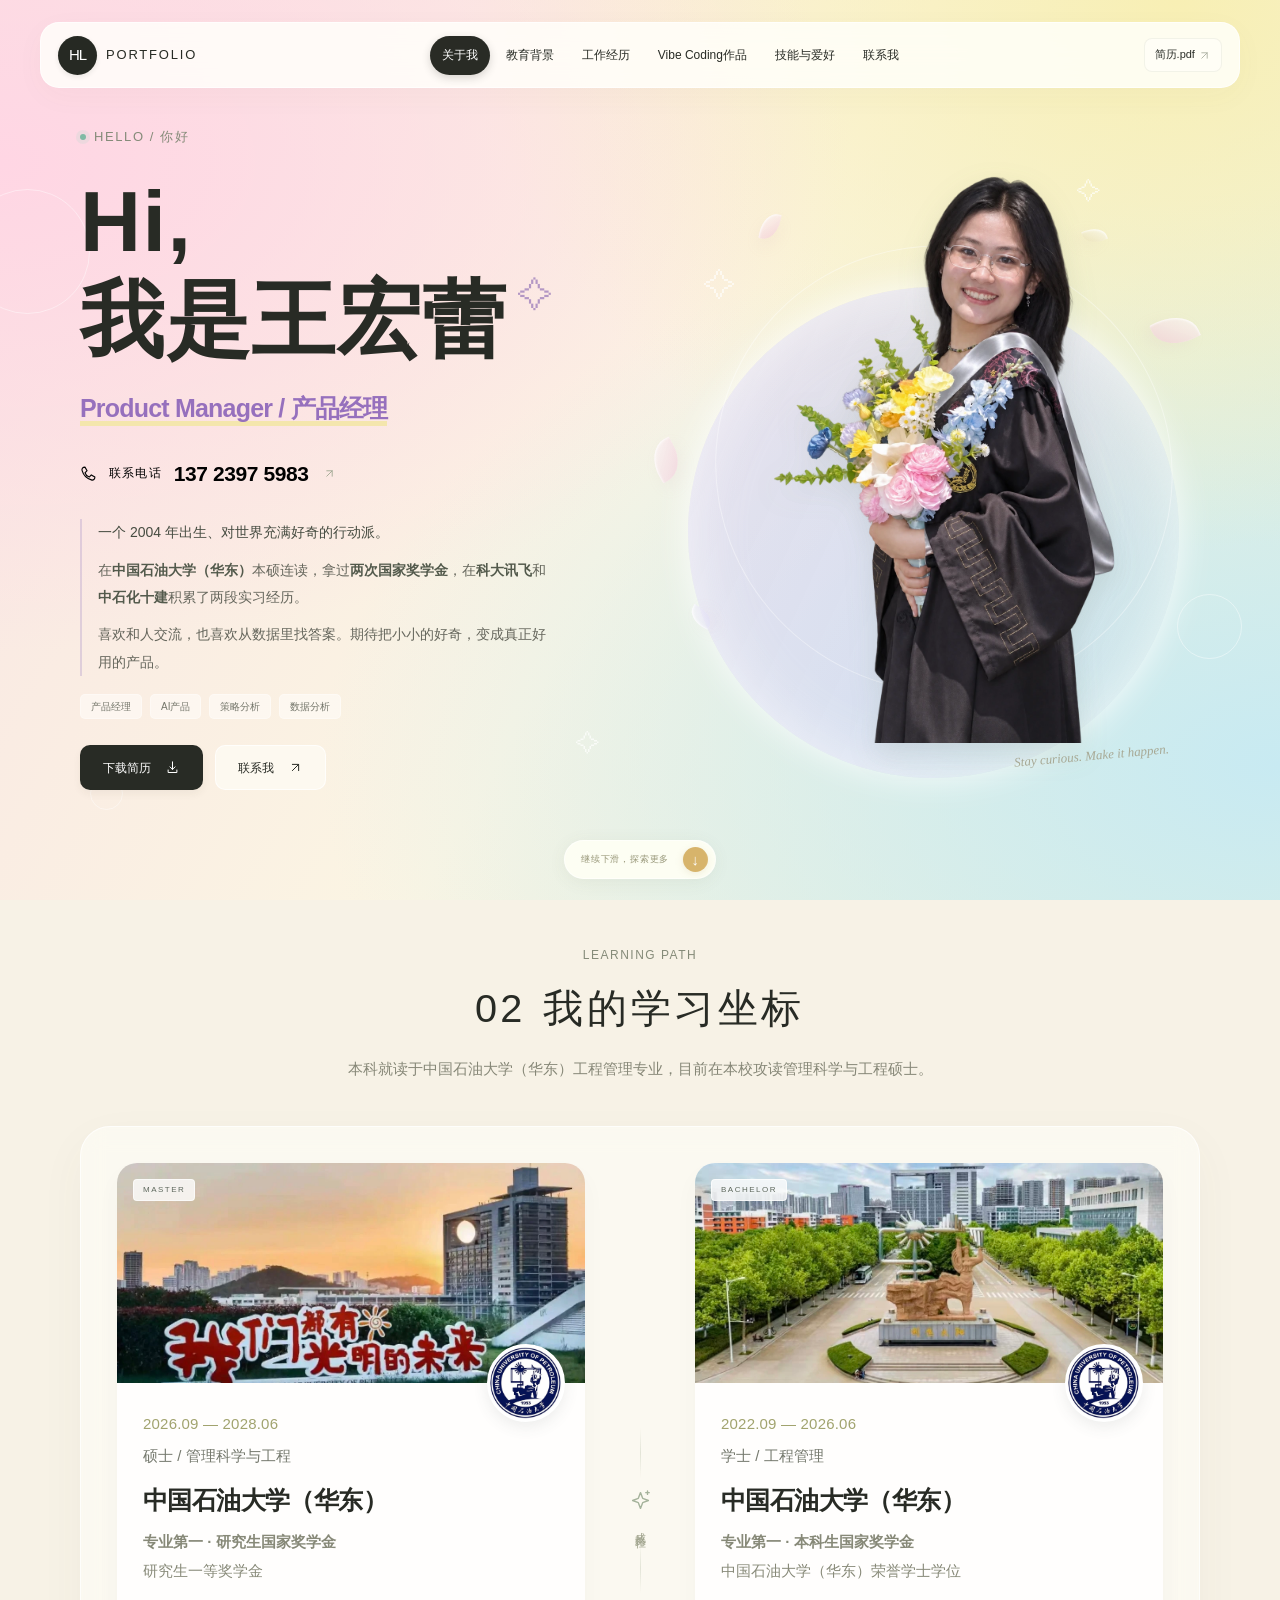
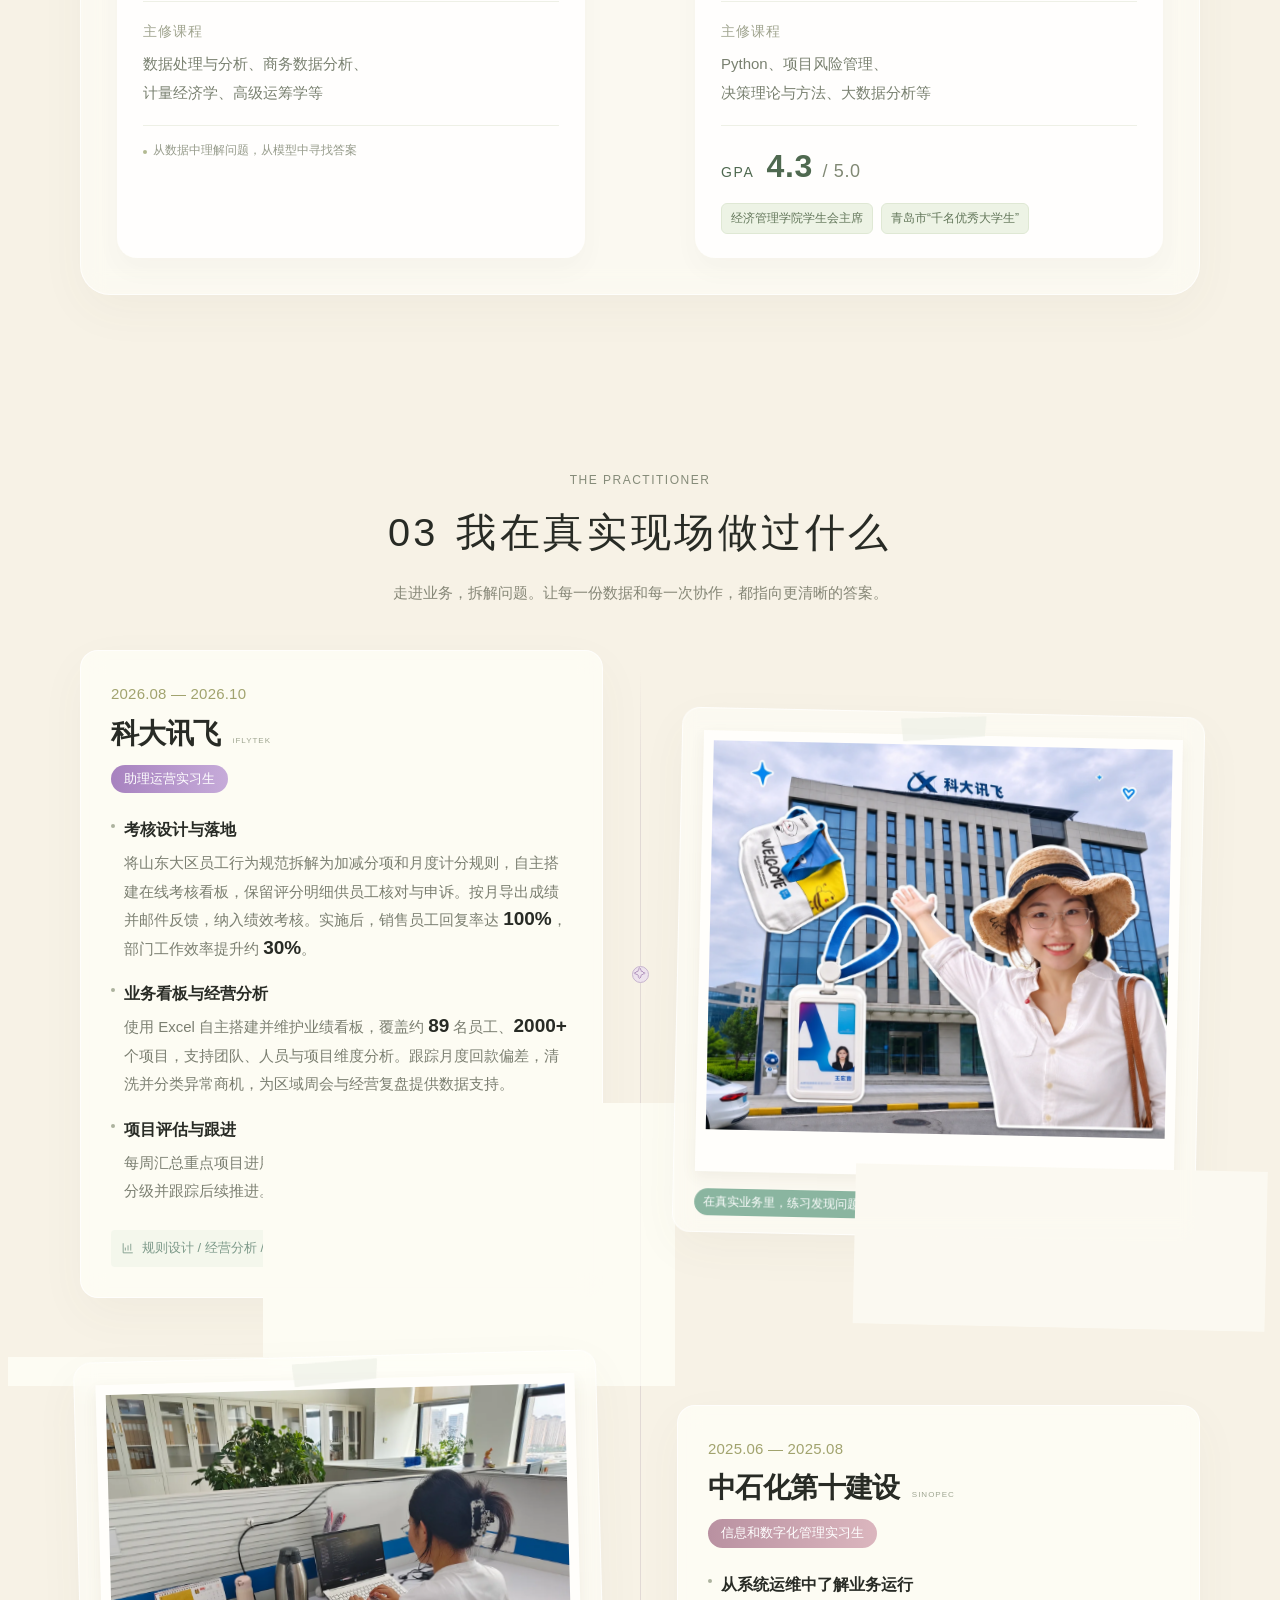
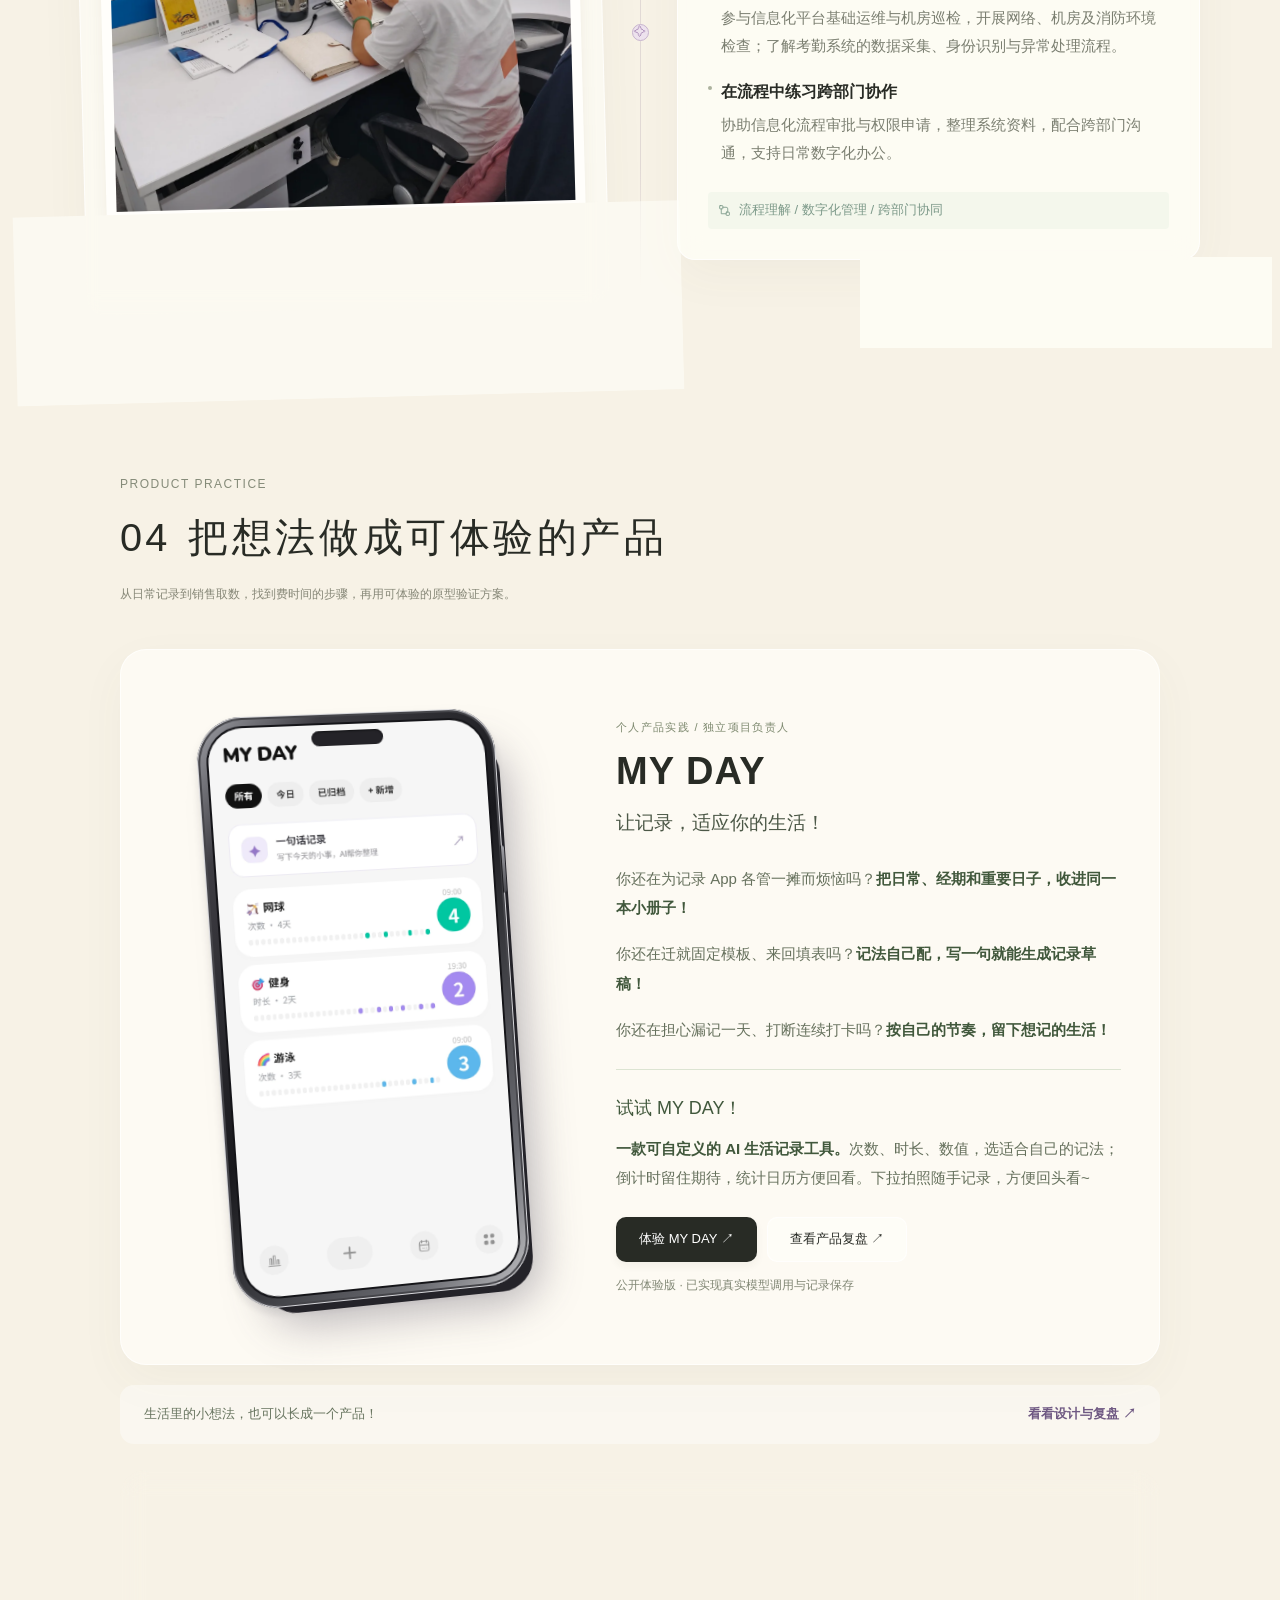
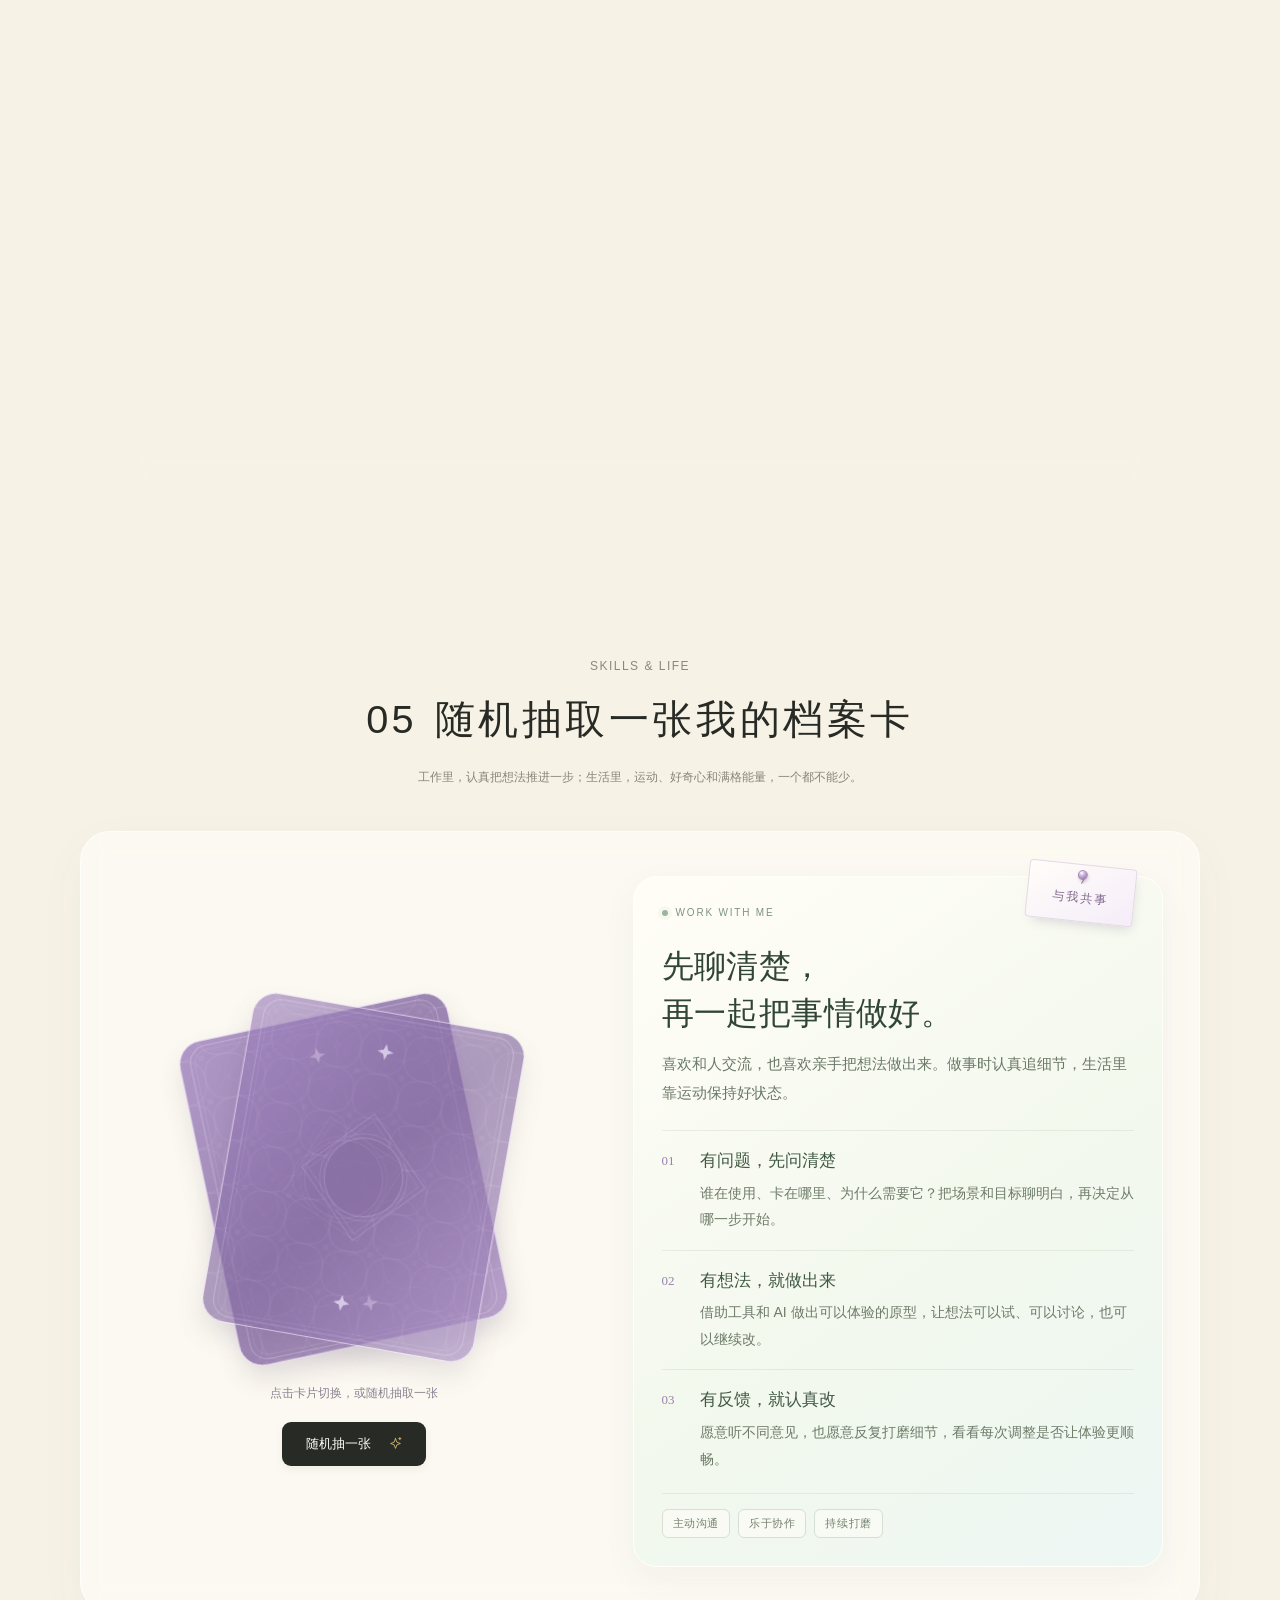
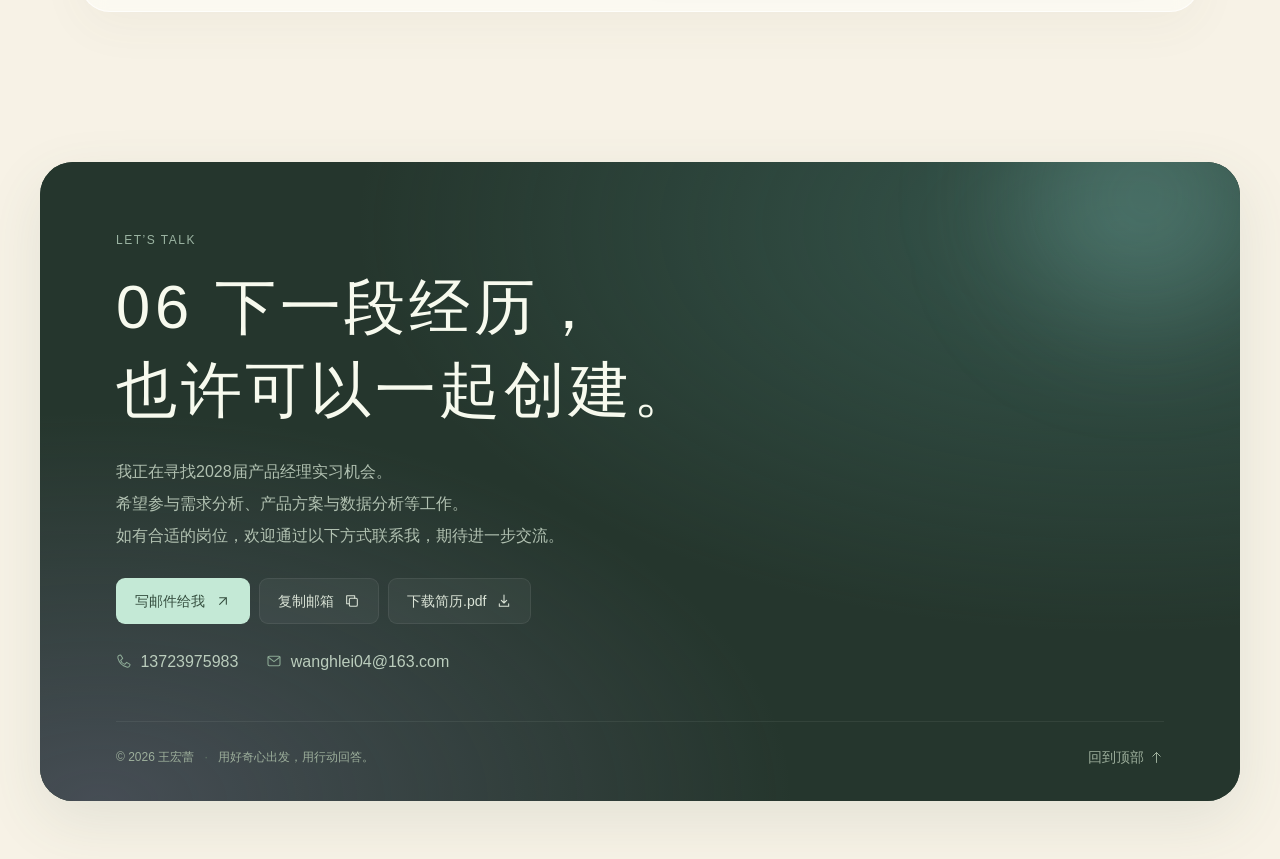
==== commit 63a36a2d: "Add the NL2SQL opportunity assistant to the portfolio" ====
--- a/index.html
+++ b/index.html
@@ -12,6 +12,7 @@
   <link rel="stylesheet" href="skills-deck.css">
   <script src="app.js" defer></script>
   <script src="skills-deck.js" defer></script>
+  <link rel="stylesheet" href="opportunity-case.css">
 </head>
 <body>
   <a class="skip-link" href="#about">跳转至主要内容</a>
@@ -19,7 +20,7 @@
   <header class="site-header">
     <a class="brand" href="#about" aria-label="HL 王宏蕾个人主页"><span class="brand-mark">HL</span><span>PORTFOLIO</span></a>
     <nav aria-label="主导航"><a href="#about" class="active">关于我</a><a href="#education">教育背景</a><a href="#experience">工作经历</a><a href="#projects">Vibe Coding作品</a><a href="#skills">技能与爱好</a><a href="#contact">联系我</a></nav>
-    <a class="header-resume" href="assets/wang-honglei-resume.pdf" download="王宏蕾-产品经理实习简历.pdf">简历.pdf <svg><use href="#i-arrow-up-right"/></svg></a>
+    <a class="header-resume" href="assets/wang-honglei-resume.pdf?v=20261119-6f99711bdf" download="简历-王宏蕾-中国石油大学（华东）.pdf">简历.pdf <svg><use href="#i-arrow-up-right"/></svg></a>
     <button class="menu-toggle" aria-label="展开导航" aria-expanded="false"><svg><use href="#i-menu"/></svg></button>
   </header>
   <main>
@@ -35,7 +36,7 @@
           <p>喜欢和人交流，也喜欢从数据里找答案。期待把小小的好奇，变成真正好用的产品。</p>
         </div>
         <div class="tags"><span>产品经理</span><span>AI产品</span><span>策略分析</span><span>数据分析</span></div>
-        <div class="hero-actions"><a class="button dark" href="assets/wang-honglei-resume.pdf" download="王宏蕾-产品经理实习简历.pdf">下载简历 <svg><use href="#i-download"/></svg></a><button class="button light" data-contact>联系我 <svg><use href="#i-arrow-up-right"/></svg></button></div>
+        <div class="hero-actions"><a class="button dark" href="assets/wang-honglei-resume.pdf?v=20261119-6f99711bdf" download="简历-王宏蕾-中国石油大学（华东）.pdf">下载简历 <svg><use href="#i-download"/></svg></a><button class="button light" data-contact>联系我 <svg><use href="#i-arrow-up-right"/></svg></button></div>
       </div>
       <div class="hero-art">
         <div class="portrait-halo"></div><div class="portrait-ring"></div>
@@ -68,7 +69,7 @@
       </div>
     </section>
     <section id="projects" class="section-shell projects">
-      <div class="section-heading"><p class="eyebrow">PRODUCT PRACTICE</p><h2><span class="section-number">04</span><span class="section-title">把想法做成可体验的产品</span></h2><p>从记录中的切换、填表与打卡压力出发，让小想法长成可体验的产品。</p></div>
+      <div class="section-heading"><p class="eyebrow">PRODUCT PRACTICE</p><h2><span class="section-number">04</span><span class="section-title">把想法做成可体验的产品</span></h2><p>从日常记录到销售取数，找到费时间的步骤，再用可体验的原型验证方案。</p></div>
       <article class="myday-feature">
         <figure class="myday-preview device-preview home-device-preview"><div class="product-device"><div class="product-device-screen"><img src="assets/myday-home.webp" alt="手机中的 MY DAY 首页，含一句话记录及网球、健身、游泳事件" width="780" height="1580" loading="lazy"></div></div></figure>
         <div class="myday-feature-copy">
@@ -85,6 +86,33 @@
         </div>
       </article>
       <div class="myday-case-strip"><span>生活里的小想法，也可以长成一个产品！</span><a href="my-day.html">看看设计与复盘 ↗</a></div>
+      <article class="opportunity-feature glass" aria-labelledby="opportunity-title">
+        <div class="opportunity-main">
+          <p class="myday-overline">B 端数据工具 / 独立项目负责人</p>
+          <h3 id="opportunity-title">基于 NL2SQL 的商机智能查询助手</h3>
+          <p>销售团队做商机跟进或周会复盘时，常要在 CRM 里反复筛团队、年份和项目阶段，再手动整理 Excel。我把这些步骤做成一句话查询，让业务人员可以当场核对条件并拿到清单。</p>
+          <div class="opportunity-example">
+            <span>试试这样问</span>
+            <p>查预计 2026 年成交的民办校在途商机，导出 Excel。</p>
+          </div>
+          <div class="myday-links">
+            <a class="button dark" href="https://hongleiwang04.github.io/ai-opportunity-assistant/" target="_blank" rel="noopener noreferrer">体验商机助手</a>
+            <a class="button light" href="https://github.com/HongleiWang04/ai-opportunity-assistant" target="_blank" rel="noopener noreferrer">查看 GitHub 源码</a>
+          </div>
+          <p class="myday-demo-note">公开演示采用规则解析与浏览器内 SQLite，使用模拟数据，无需登录。</p>
+        </div>
+        <div class="opportunity-details">
+          <dl>
+            <div><dt>产品定义</dt><dd>面向销售运营与业务负责人，优先解决商机进展和金额查询。结果页展示实际筛选条件，便于团队统一口径。</dd></div>
+            <div><dt>AI 交互设计</dt><dd>千问版将问题解析为结构化条件，通过参数化 SQL 查库。条件不清时追问，后续补充继承已确认的筛选范围。</dd></div>
+            <div><dt>原型验收</dt><dd>以 SQL 结果作为验收标准，验证筛选、追问、统计、字段调整及 Excel 导出。</dd></div>
+          </dl>
+          <div class="opportunity-metrics">
+            <div><strong>5,600</strong><span>条模拟商机</span></div>
+            <div><strong>30</strong><span>组业务验收用例</span></div>
+          </div>
+        </div>
+      </article>
     </section>
 
     <section id="skills" class="section-shell skills">
@@ -117,7 +145,7 @@
         <div class="work-tags" aria-label="我的工作方式"><span>主动沟通</span><span>乐于协作</span><span>持续打磨</span></div>
       </article></div>
     </section>
-    <section id="contact" class="section-shell contact"><div class="contact-panel"><div class="contact-glow" aria-hidden="true"></div><p class="eyebrow">LET’S TALK</p><h2><span class="section-number">06</span> 下一段经历，<br>也许可以一起创建。</h2><p class="contact-intro">我正在寻找2028届产品经理实习机会。<br>希望参与需求分析、产品方案与数据分析等工作。<br>如有合适的岗位，欢迎通过以下方式联系我，期待进一步交流。</p><div class="contact-actions"><a class="button mint-button" href="mailto:wanghlei04@163.com">写邮件给我 <svg><use href="#i-arrow-up-right"/></svg></a><button class="button ghost" data-copy="wanghlei04@163.com">复制邮箱 <svg><use href="#i-copy"/></svg></button><a class="button ghost" href="assets/wang-honglei-resume.pdf" download="王宏蕾-产品经理实习简历.pdf">下载简历.pdf <svg><use href="#i-download"/></svg></a></div><div class="contact-details"><a href="tel:13723975983"><svg><use href="#i-phone"/></svg> 13723975983</a><a href="mailto:wanghlei04@163.com"><svg><use href="#i-mail"/></svg> wanghlei04@163.com</a></div><div class="contact-bottom"><span>© <span id="year">2026</span> 王宏蕾 <i>·</i> 用好奇心出发，用行动回答。</span><a href="#about">回到顶部 <svg><use href="#i-arrow-up"/></svg></a></div></div></section>
+    <section id="contact" class="section-shell contact"><div class="contact-panel"><div class="contact-glow" aria-hidden="true"></div><p class="eyebrow">LET’S TALK</p><h2><span class="section-number">06</span> 下一段经历，<br>也许可以一起创建。</h2><p class="contact-intro">我正在寻找2028届产品经理实习机会。<br>希望参与需求分析、产品方案与数据分析等工作。<br>如有合适的岗位，欢迎通过以下方式联系我，期待进一步交流。</p><div class="contact-actions"><a class="button mint-button" href="mailto:wanghlei04@163.com">写邮件给我 <svg><use href="#i-arrow-up-right"/></svg></a><button class="button ghost" data-copy="wanghlei04@163.com">复制邮箱 <svg><use href="#i-copy"/></svg></button><a class="button ghost" href="assets/wang-honglei-resume.pdf?v=20261119-6f99711bdf" download="简历-王宏蕾-中国石油大学（华东）.pdf">下载简历.pdf <svg><use href="#i-download"/></svg></a></div><div class="contact-details"><a href="tel:13723975983"><svg><use href="#i-phone"/></svg> 13723975983</a><a href="mailto:wanghlei04@163.com"><svg><use href="#i-mail"/></svg> wanghlei04@163.com</a></div><div class="contact-bottom"><span>© <span id="year">2026</span> 王宏蕾 <i>·</i> 用好奇心出发，用行动回答。</span><a href="#about">回到顶部 <svg><use href="#i-arrow-up"/></svg></a></div></div></section>
   </main>
   <a class="scroll-cue" href="#education"><span>继续下滑，探索更多</span><span class="cue-arrow">↓</span></a>
   <dialog id="contact-dialog"><button class="dialog-close" aria-label="关闭联系方式"><svg><use href="#i-x"/></svg></button><p class="eyebrow"><span class="status-dot"></span> LET’S CONNECT</p><h2>很高兴认识你。</h2><p>关于实习机会，或一个有趣的产品想法，都欢迎联系我。</p><div class="contact-option"><svg><use href="#i-phone"/></svg><div><span>PHONE / 联系电话</span><a href="tel:13723975983">13723975983</a></div><button data-copy="13723975983" aria-label="复制联系电话"><svg><use href="#i-copy"/></svg></button></div><div class="contact-option"><svg><use href="#i-mail"/></svg><div><span>EMAIL / 电子邮箱</span><a href="mailto:wanghlei04@163.com">wanghlei04@163.com</a></div><button data-copy="wanghlei04@163.com" aria-label="复制邮箱"><svg><use href="#i-copy"/></svg></button></div><span class="dialog-signoff">期待和你，一起把好想法做出来。✧</span></dialog>
--- a/opportunity-case.css
+++ b/opportunity-case.css
@@ -0,0 +1,32 @@
+.opportunity-feature {
+  display: grid;
+  grid-template-columns: 1.1fr 1fr;
+  align-items: start;
+  gap: clamp(28px,4vw,58px);
+  margin-top: 26px;
+  padding: clamp(24px,4vw,46px);
+  border-radius: 26px;
+  background: linear-gradient(140deg,#fffdf9e8,#f4f1fce8);
+  color: #303044;
+}
+.opportunity-feature h3 { margin: 12px 0 15px; font-size: clamp(25px,3vw,38px); line-height: 1.35; }
+.opportunity-main > p:not(.myday-overline):not(.myday-demo-note),
+.opportunity-example p,
+.opportunity-details dd { color: #515269; font-size: 16px; line-height: 1.8; }
+.opportunity-feature .myday-overline { color: #695c95; font-size: 13px; }
+.opportunity-example { margin: 22px 0 0; padding: 15px 17px; border-left: 3px solid #8b72bd; background: #eae3f691; border-radius: 0 12px 12px 0; }
+.opportunity-example span { display: block; margin-bottom: 5px; color: #65528c; font-size: 13px; }
+.opportunity-example p { margin: 0; }
+.opportunity-feature .myday-demo-note { color: #55566d; font-size: 13px; }
+.opportunity-details { min-width: 0; padding: clamp(18px,3vw,28px); border: 1px solid #e8e1f1; border-radius: 18px; background: #fffdfbd9; }
+.opportunity-details dl { display: grid; gap: 15px; margin: 0; }
+.opportunity-details dt { margin-bottom: 3px; font-size: 15px; font-weight: 700; color: #65528c; }
+.opportunity-details dd { margin: 0; }
+.opportunity-metrics { display: grid; grid-template-columns: 1fr 1fr; gap: 14px; margin-top: 19px; padding-top: 16px; border-top: 1px solid #e9e2f2; }
+.opportunity-metrics strong, .opportunity-metrics span { display: block; }
+.opportunity-metrics strong { font-size: clamp(24px,3vw,32px); color: #625193; }
+.opportunity-metrics span { font-size: 14px; color: #55566d; }
+@media (max-width: 750px) {
+  .opportunity-feature { grid-template-columns: 1fr; gap: 23px; }
+  .opportunity-feature .myday-links { flex-wrap: wrap; }
+}
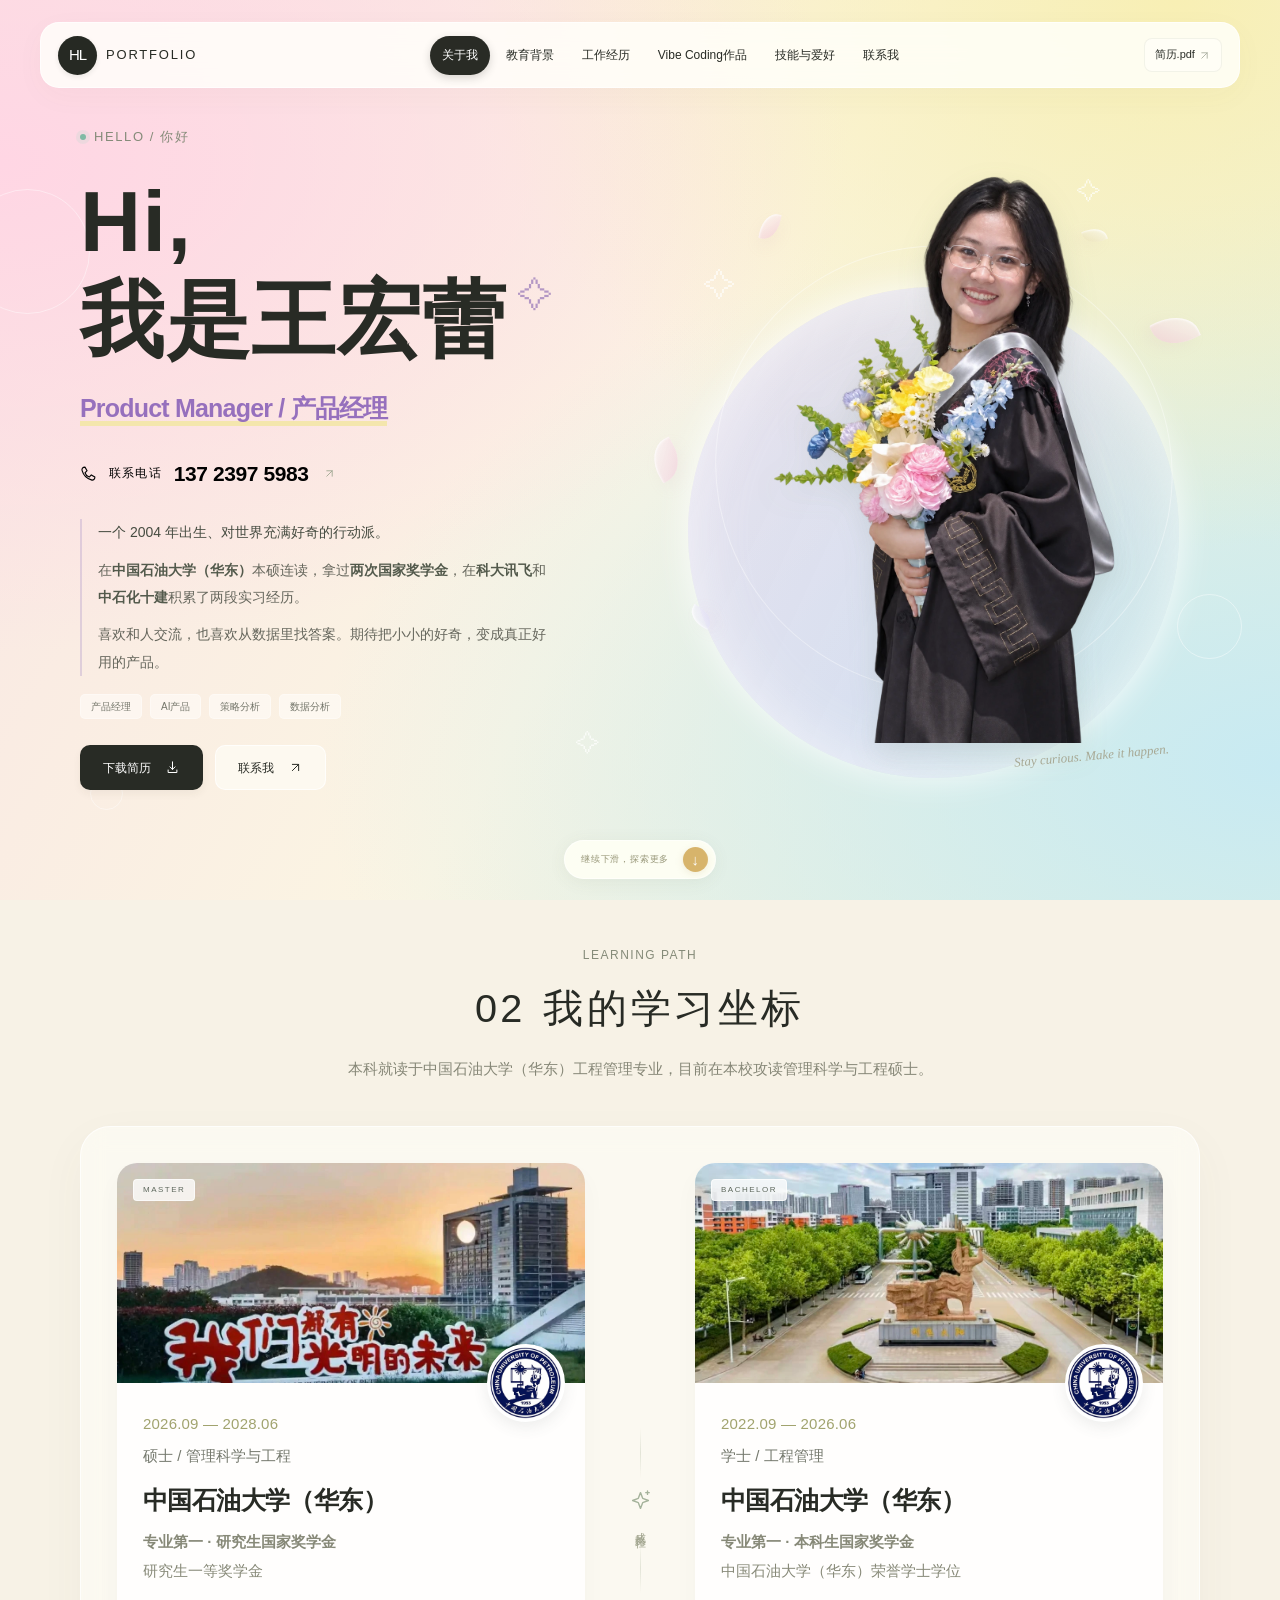
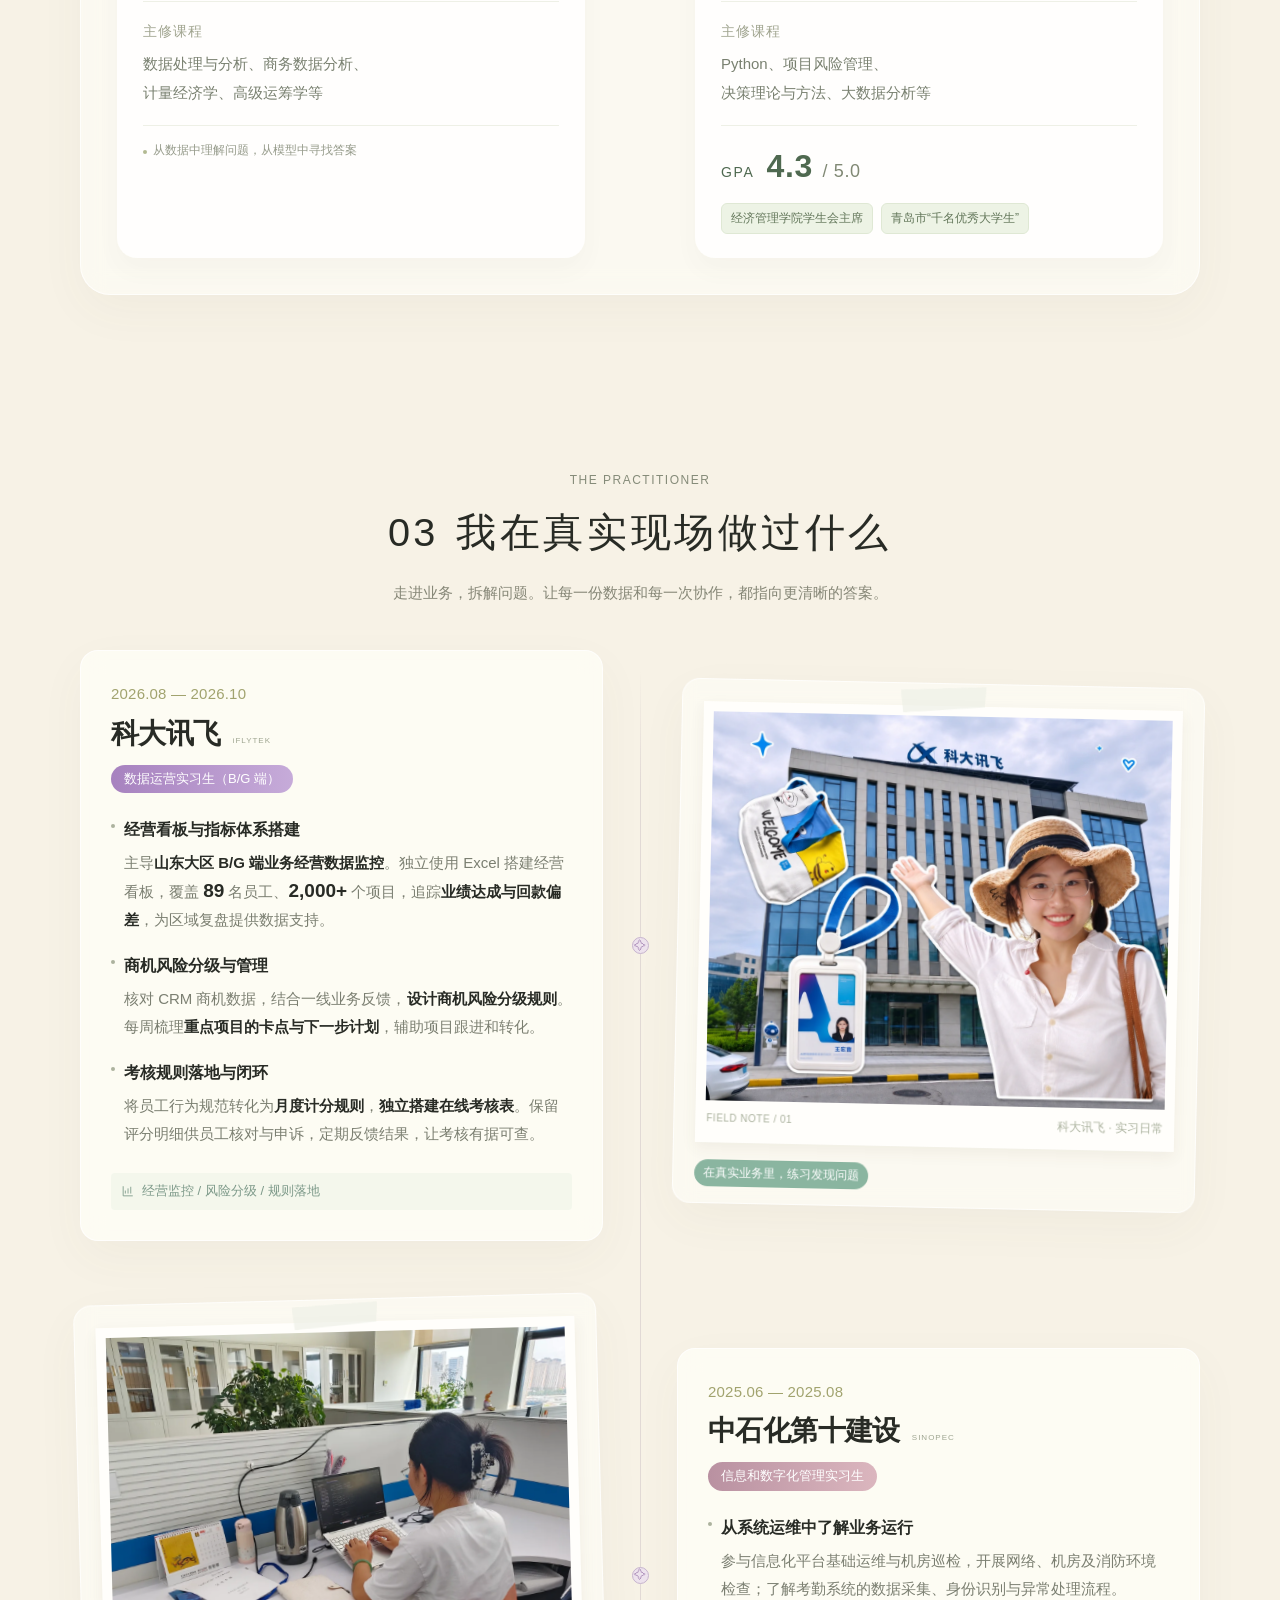
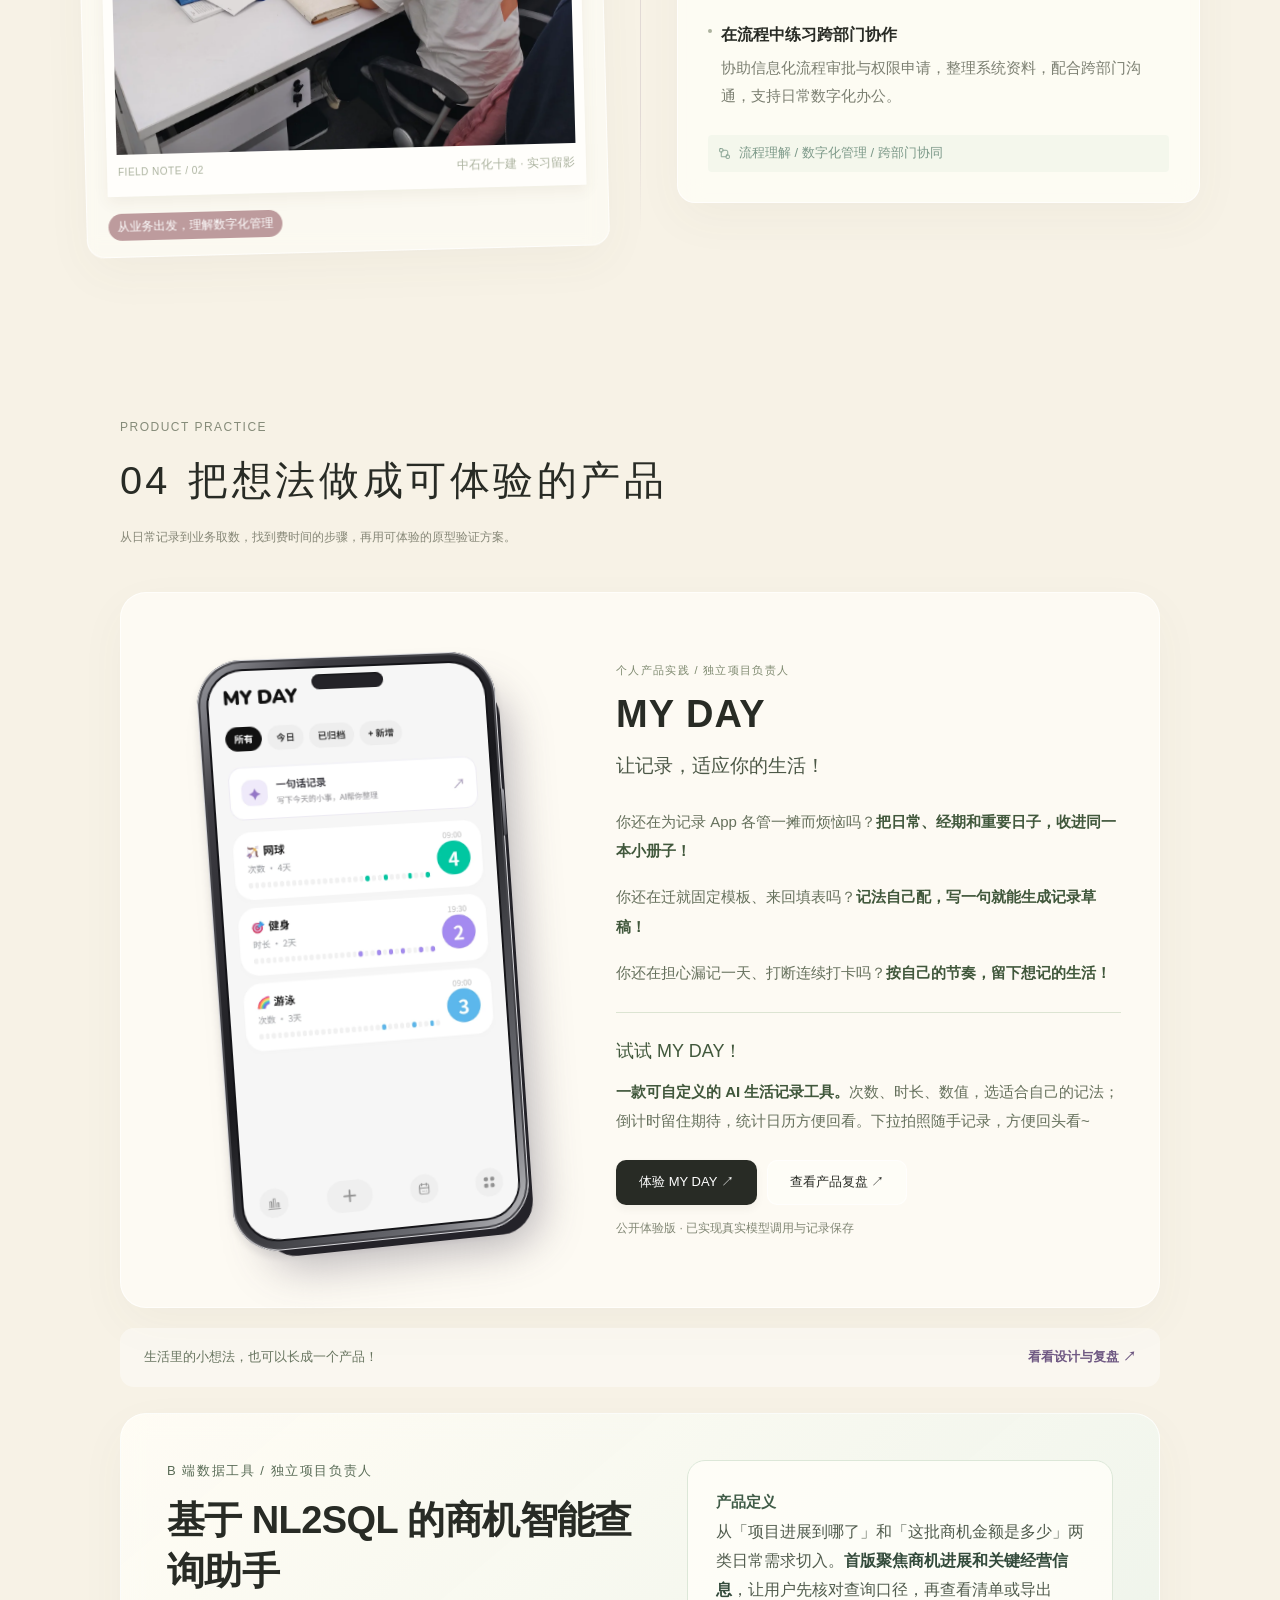
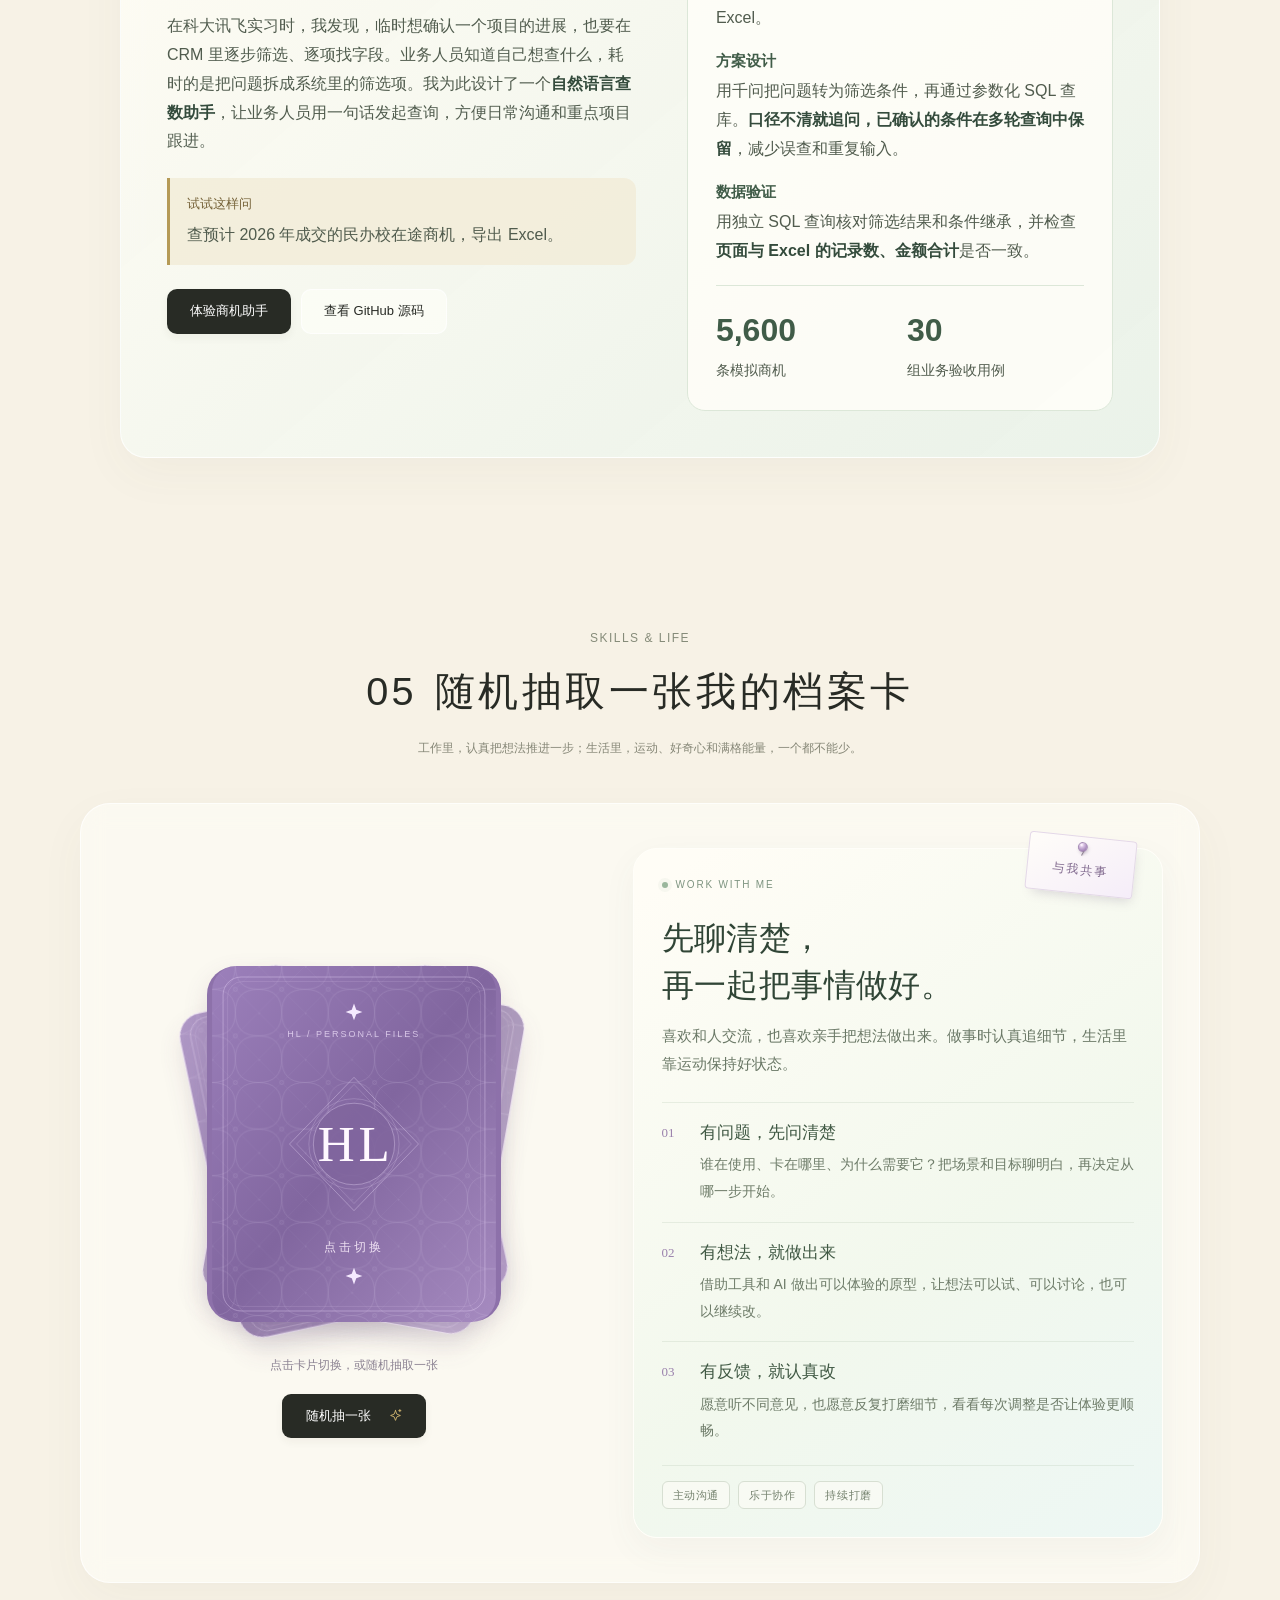
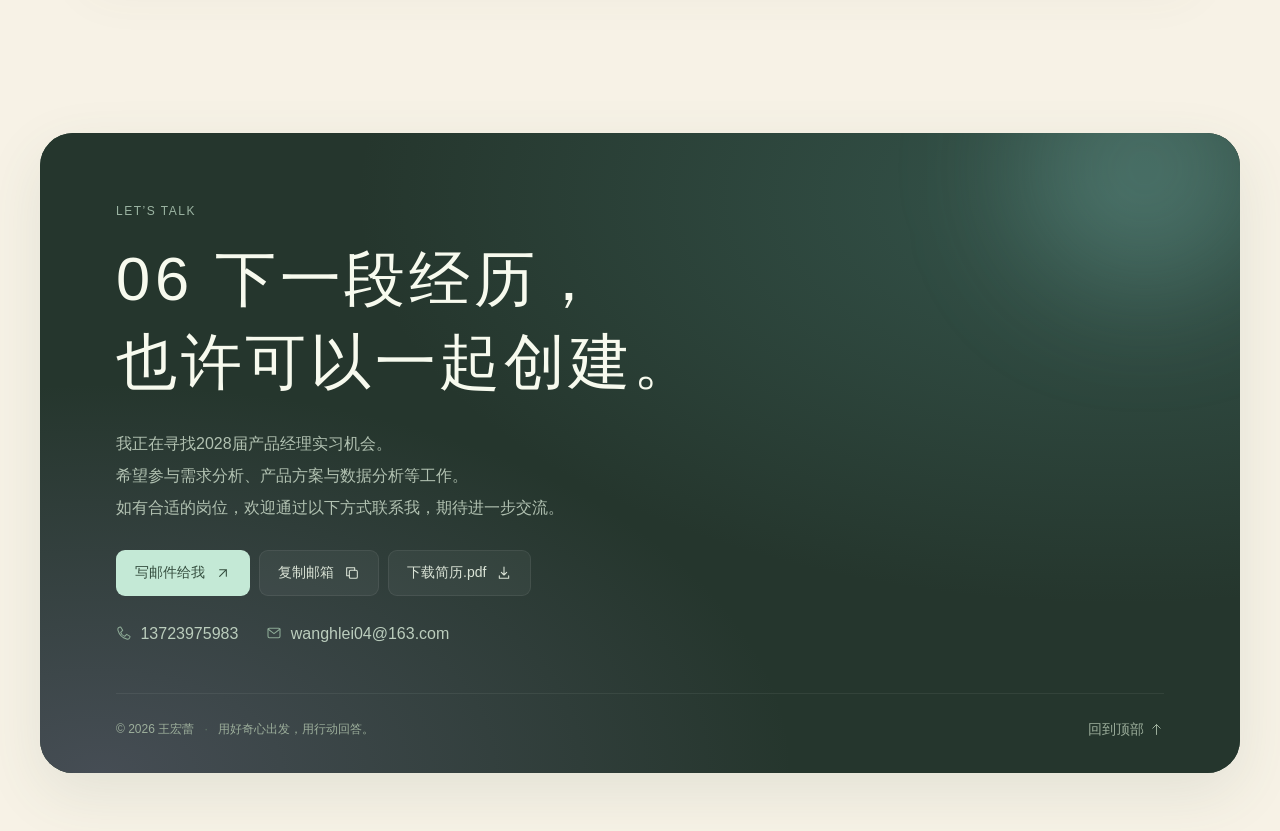
==== commit 3b1f9e71: "Refine internship and opportunity assistant portfolio copy" ====
--- a/index.html
+++ b/index.html
@@ -12,7 +12,7 @@
   <link rel="stylesheet" href="skills-deck.css">
   <script src="app.js" defer></script>
   <script src="skills-deck.js" defer></script>
-  <link rel="stylesheet" href="opportunity-case.css">
+  <link rel="stylesheet" href="opportunity-case.css?v=2">
 </head>
 <body>
   <a class="skip-link" href="#about">跳转至主要内容</a>
@@ -57,11 +57,11 @@
     <section id="experience" class="section-shell experience">
       <div class="section-heading center"><p class="eyebrow">THE PRACTITIONER</p><h2><span class="section-number">03</span><span class="section-title">我在真实现场做过什么</span></h2><p>走进业务，拆解问题。让每一份数据和每一次协作，都指向更清晰的答案。</p></div>
       <div class="timeline">
-        <article class="work-row"><div class="work-copy glass"><p class="date">2026.08 — 2026.10</p><h3>科大讯飞<span>iFLYTEK</span></h3><p class="role-chip purple">助理运营实习生</p><ul class="work-points">
-          <li><strong>考核设计与落地</strong><p>将山东大区员工行为规范拆解为加减分项和月度计分规则，自主搭建在线考核看板，保留评分明细供员工核对与申诉。按月导出成绩并邮件反馈，纳入绩效考核。实施后，销售员工回复率达 <b>100%</b>，部门工作效率提升约 <b>30%</b>。</p></li>
-          <li><strong>业务看板与经营分析</strong><p>使用 Excel 自主搭建并维护业绩看板，覆盖约 <b>89</b> 名员工、<b>2000+</b> 个项目，支持团队、人员与项目维度分析。跟踪月度回款偏差，清洗并分类异常商机，为区域周会与经营复盘提供数据支持。</p></li>
-          <li><strong>项目评估与跟进</strong><p>每周汇总重点项目进展，跟进销售反馈与关键节点，协助开展风险分级并跟踪后续推进。</p></li>
-        </ul><div class="work-takeaway"><svg><use href="#i-chart"/></svg> 规则设计 / 经营分析 / 项目跟进</div></div><span class="timeline-point" aria-hidden="true">✧</span><div class="photo-note glass"><div class="work-photo"><div class="work-photo-image iflytek-frame"><img src="assets/iflytek-reframed.webp" alt="科大讯飞实习留影，楼顶公司名、本人和工牌完整可见" loading="lazy"></div><span class="photo-tape"></span><div class="photo-caption"><span>FIELD NOTE / 01</span><span>科大讯飞 · 实习日常</span></div></div><div class="note-foot"><span class="note-tag mint">在真实业务里，练习发现问题</span></div></div></article>
+        <article class="work-row" id="iflytek-internship"><div class="work-copy glass"><p class="date">2026.08 — 2026.10</p><h3>科大讯飞<span>iFLYTEK</span></h3><p class="role-chip purple">数据运营实习生（B/G 端）</p><ul class="work-points">
+          <li><strong>经营看板与指标体系搭建</strong><p>主导<strong>山东大区 B/G 端业务经营数据监控</strong>。独立使用 Excel 搭建经营看板，覆盖 <b>89</b> 名员工、<b>2,000+</b> 个项目，追踪<strong>业绩达成与回款偏差</strong>，为区域复盘提供数据支持。</p></li>
+          <li><strong>商机风险分级与管理</strong><p>核对 CRM 商机数据，结合一线业务反馈，<strong>设计商机风险分级规则</strong>。每周梳理<strong>重点项目的卡点与下一步计划</strong>，辅助项目跟进和转化。</p></li>
+          <li><strong>考核规则落地与闭环</strong><p>将员工行为规范转化为<strong>月度计分规则</strong>，<strong>独立搭建在线考核表</strong>。保留评分明细供员工核对与申诉，定期反馈结果，让考核有据可查。</p></li>
+        </ul><div class="work-takeaway"><svg><use href="#i-chart"/></svg> 经营监控 / 风险分级 / 规则落地</div></div><span class="timeline-point" aria-hidden="true">✧</span><div class="photo-note glass"><div class="work-photo"><div class="work-photo-image iflytek-frame"><img src="assets/iflytek-reframed.webp" alt="科大讯飞实习留影，楼顶公司名、本人和工牌完整可见" loading="lazy"></div><span class="photo-tape"></span><div class="photo-caption"><span>FIELD NOTE / 01</span><span>科大讯飞 · 实习日常</span></div></div><div class="note-foot"><span class="note-tag mint">在真实业务里，练习发现问题</span></div></div></article>
         <article class="work-row reverse"><div class="work-copy glass"><p class="date">2025.06 — 2025.08</p><h3>中石化第十建设<span>SINOPEC</span></h3><p class="role-chip rose">信息和数字化管理实习生</p><ul class="work-points">
           <li><strong>从系统运维中了解业务运行</strong><p>参与信息化平台基础运维与机房巡检，开展网络、机房及消防环境检查；了解考勤系统的数据采集、身份识别与异常处理流程。</p></li>
           <li><strong>在流程中练习跨部门协作</strong><p>协助信息化流程审批与权限申请，整理系统资料，配合跨部门沟通，支持日常数字化办公。</p></li>
@@ -69,7 +69,7 @@
       </div>
     </section>
     <section id="projects" class="section-shell projects">
-      <div class="section-heading"><p class="eyebrow">PRODUCT PRACTICE</p><h2><span class="section-number">04</span><span class="section-title">把想法做成可体验的产品</span></h2><p>从日常记录到销售取数，找到费时间的步骤，再用可体验的原型验证方案。</p></div>
+      <div class="section-heading"><p class="eyebrow">PRODUCT PRACTICE</p><h2><span class="section-number">04</span><span class="section-title">把想法做成可体验的产品</span></h2><p>从日常记录到业务取数，找到费时间的步骤，再用可体验的原型验证方案。</p></div>
       <article class="myday-feature">
         <figure class="myday-preview device-preview home-device-preview"><div class="product-device"><div class="product-device-screen"><img src="assets/myday-home.webp" alt="手机中的 MY DAY 首页，含一句话记录及网球、健身、游泳事件" width="780" height="1580" loading="lazy"></div></div></figure>
         <div class="myday-feature-copy">
@@ -90,7 +90,7 @@
         <div class="opportunity-main">
           <p class="myday-overline">B 端数据工具 / 独立项目负责人</p>
           <h3 id="opportunity-title">基于 NL2SQL 的商机智能查询助手</h3>
-          <p>销售团队做商机跟进或周会复盘时，常要在 CRM 里反复筛团队、年份和项目阶段，再手动整理 Excel。我把这些步骤做成一句话查询，让业务人员可以当场核对条件并拿到清单。</p>
+          <p>在科大讯飞实习时，我发现，临时想确认一个项目的进展，也要在 CRM 里逐步筛选、逐项找字段。业务人员知道自己想查什么，耗时的是把问题拆成系统里的筛选项。我为此设计了一个<strong>自然语言查数助手</strong>，让业务人员用一句话发起查询，方便日常沟通和重点项目跟进。</p>
           <div class="opportunity-example">
             <span>试试这样问</span>
             <p>查预计 2026 年成交的民办校在途商机，导出 Excel。</p>
@@ -99,13 +99,12 @@
             <a class="button dark" href="https://hongleiwang04.github.io/ai-opportunity-assistant/" target="_blank" rel="noopener noreferrer">体验商机助手</a>
             <a class="button light" href="https://github.com/HongleiWang04/ai-opportunity-assistant" target="_blank" rel="noopener noreferrer">查看 GitHub 源码</a>
           </div>
-          <p class="myday-demo-note">公开演示采用规则解析与浏览器内 SQLite，使用模拟数据，无需登录。</p>
         </div>
         <div class="opportunity-details">
           <dl>
-            <div><dt>产品定义</dt><dd>面向销售运营与业务负责人，优先解决商机进展和金额查询。结果页展示实际筛选条件，便于团队统一口径。</dd></div>
-            <div><dt>AI 交互设计</dt><dd>千问版将问题解析为结构化条件，通过参数化 SQL 查库。条件不清时追问，后续补充继承已确认的筛选范围。</dd></div>
-            <div><dt>原型验收</dt><dd>以 SQL 结果作为验收标准，验证筛选、追问、统计、字段调整及 Excel 导出。</dd></div>
+            <div><dt>产品定义</dt><dd>从「项目进展到哪了」和「这批商机金额是多少」两类日常需求切入。<strong>首版聚焦商机进展和关键经营信息</strong>，让用户先核对查询口径，再查看清单或导出 Excel。</dd></div>
+            <div><dt>方案设计</dt><dd>用千问把问题转为筛选条件，再通过参数化 SQL 查库。<strong>口径不清就追问，已确认的条件在多轮查询中保留</strong>，减少误查和重复输入。</dd></div>
+            <div><dt>数据验证</dt><dd>用独立 SQL 查询核对筛选结果和条件继承，并检查<strong>页面与 Excel 的记录数、金额合计</strong>是否一致。</dd></div>
           </dl>
           <div class="opportunity-metrics">
             <div><strong>5,600</strong><span>条模拟商机</span></div>
--- a/opportunity-case.css
+++ b/opportunity-case.css
@@ -1,3 +1,8 @@
+#iflytek-internship .work-points p strong {
+  color: var(--ink);
+  font-size: inherit;
+  font-weight: 700;
+}
 .opportunity-feature {
   display: grid;
   grid-template-columns: 1.1fr 1fr;
@@ -6,26 +11,26 @@
   margin-top: 26px;
   padding: clamp(24px,4vw,46px);
   border-radius: 26px;
-  background: linear-gradient(140deg,#fffdf9e8,#f4f1fce8);
-  color: #303044;
+  background: linear-gradient(140deg,#fffdf5ed,#e8f2e9e8);
+  color: var(--ink);
 }
 .opportunity-feature h3 { margin: 12px 0 15px; font-size: clamp(25px,3vw,38px); line-height: 1.35; }
-.opportunity-main > p:not(.myday-overline):not(.myday-demo-note),
+.opportunity-main > p:not(.myday-overline),
 .opportunity-example p,
-.opportunity-details dd { color: #515269; font-size: 16px; line-height: 1.8; }
-.opportunity-feature .myday-overline { color: #695c95; font-size: 13px; }
-.opportunity-example { margin: 22px 0 0; padding: 15px 17px; border-left: 3px solid #8b72bd; background: #eae3f691; border-radius: 0 12px 12px 0; }
-.opportunity-example span { display: block; margin-bottom: 5px; color: #65528c; font-size: 13px; }
+.opportunity-details dd { color: #515c4e; font-size: 16px; line-height: 1.8; }
+.opportunity-main strong, .opportunity-details dd strong { color: #344b3c; }
+.opportunity-feature .myday-overline { color: #596b56; font-size: 13px; }
+.opportunity-example { margin: 22px 0 0; padding: 15px 17px; border-left: 3px solid #b59a56; background: #f3edd9dc; border-radius: 0 12px 12px 0; }
+.opportunity-example span { display: block; margin-bottom: 5px; color: #756238; font-size: 13px; }
 .opportunity-example p { margin: 0; }
-.opportunity-feature .myday-demo-note { color: #55566d; font-size: 13px; }
-.opportunity-details { min-width: 0; padding: clamp(18px,3vw,28px); border: 1px solid #e8e1f1; border-radius: 18px; background: #fffdfbd9; }
+.opportunity-details { min-width: 0; padding: clamp(18px,3vw,28px); border: 1px solid #dce7d8; border-radius: 18px; background: #fffef8d9; }
 .opportunity-details dl { display: grid; gap: 15px; margin: 0; }
-.opportunity-details dt { margin-bottom: 3px; font-size: 15px; font-weight: 700; color: #65528c; }
+.opportunity-details dt { margin-bottom: 3px; font-size: 15px; font-weight: 700; color: #405c48; }
 .opportunity-details dd { margin: 0; }
-.opportunity-metrics { display: grid; grid-template-columns: 1fr 1fr; gap: 14px; margin-top: 19px; padding-top: 16px; border-top: 1px solid #e9e2f2; }
+.opportunity-metrics { display: grid; grid-template-columns: 1fr 1fr; gap: 14px; margin-top: 19px; padding-top: 16px; border-top: 1px solid #dce7d8; }
 .opportunity-metrics strong, .opportunity-metrics span { display: block; }
-.opportunity-metrics strong { font-size: clamp(24px,3vw,32px); color: #625193; }
-.opportunity-metrics span { font-size: 14px; color: #55566d; }
+.opportunity-metrics strong { font-size: clamp(24px,3vw,32px); color: #405c48; }
+.opportunity-metrics span { font-size: 14px; color: #515c4e; }
 @media (max-width: 750px) {
   .opportunity-feature { grid-template-columns: 1fr; gap: 23px; }
   .opportunity-feature .myday-links { flex-wrap: wrap; }
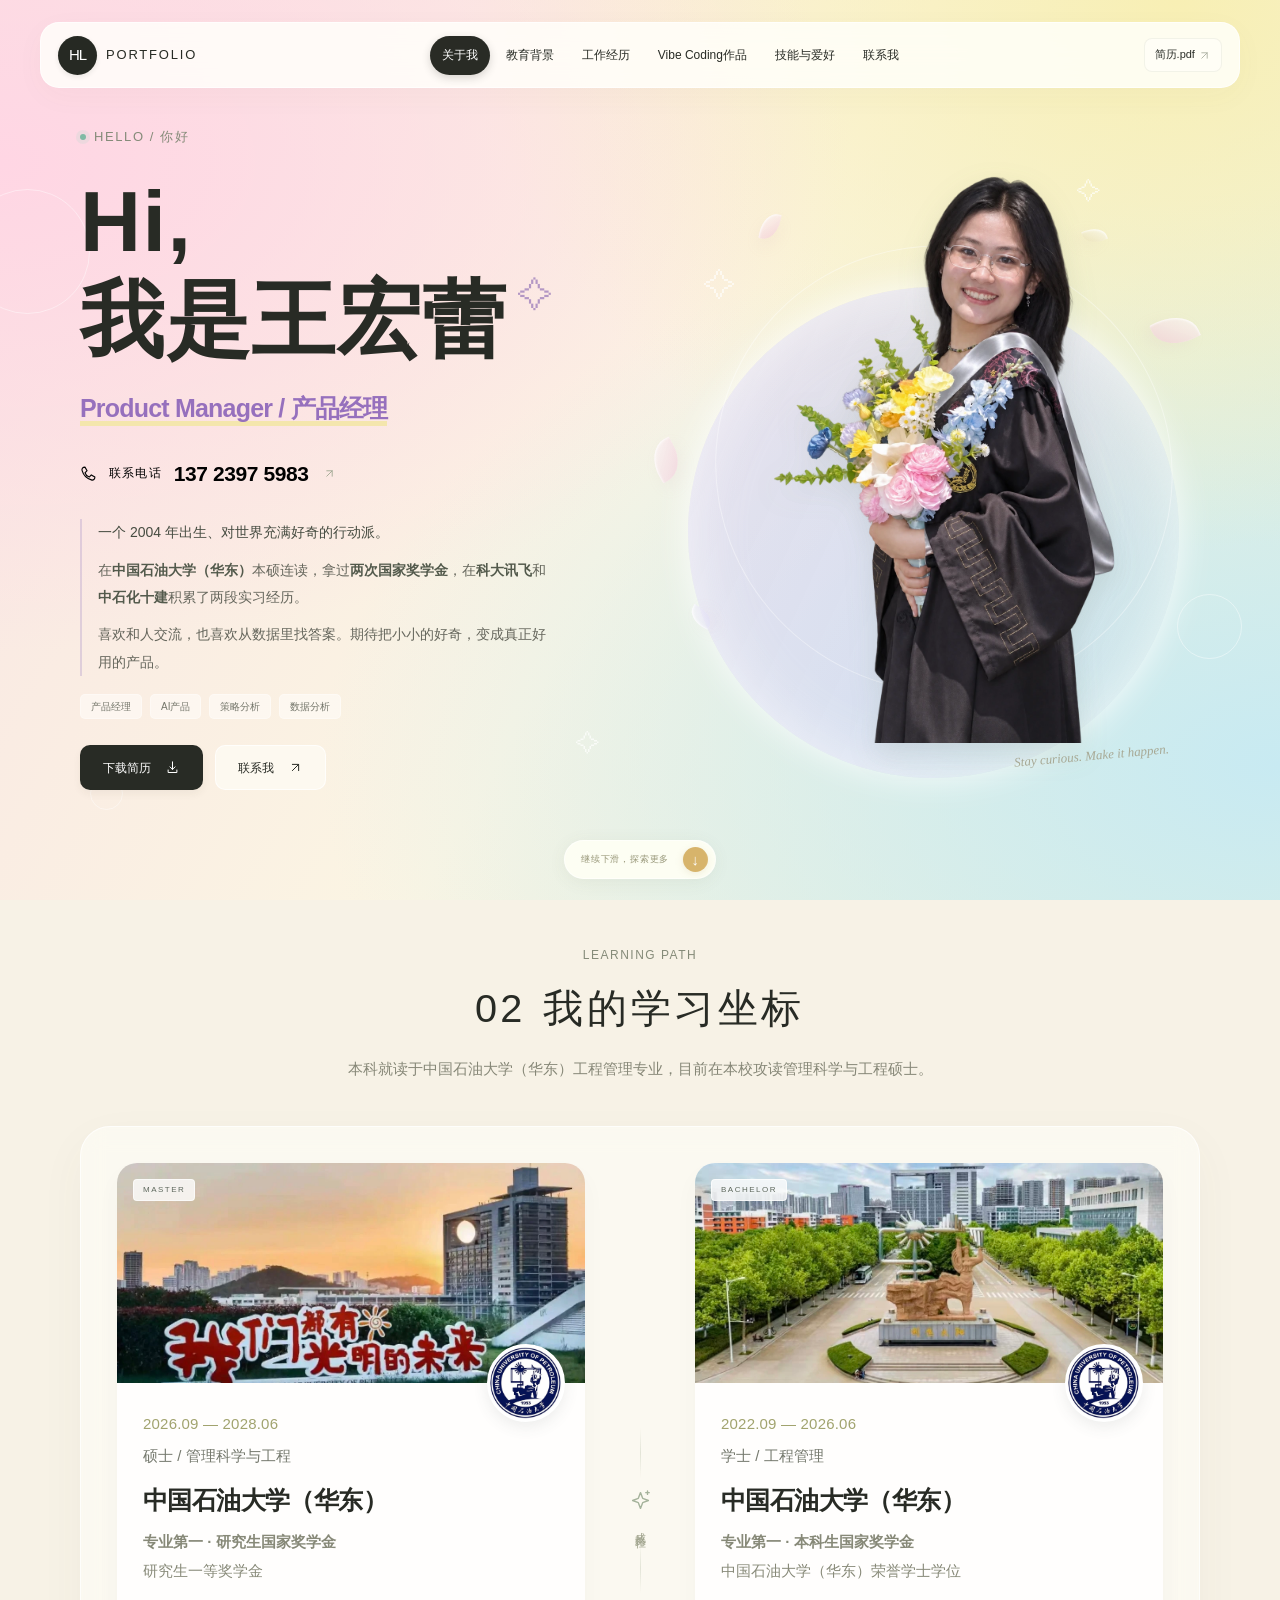
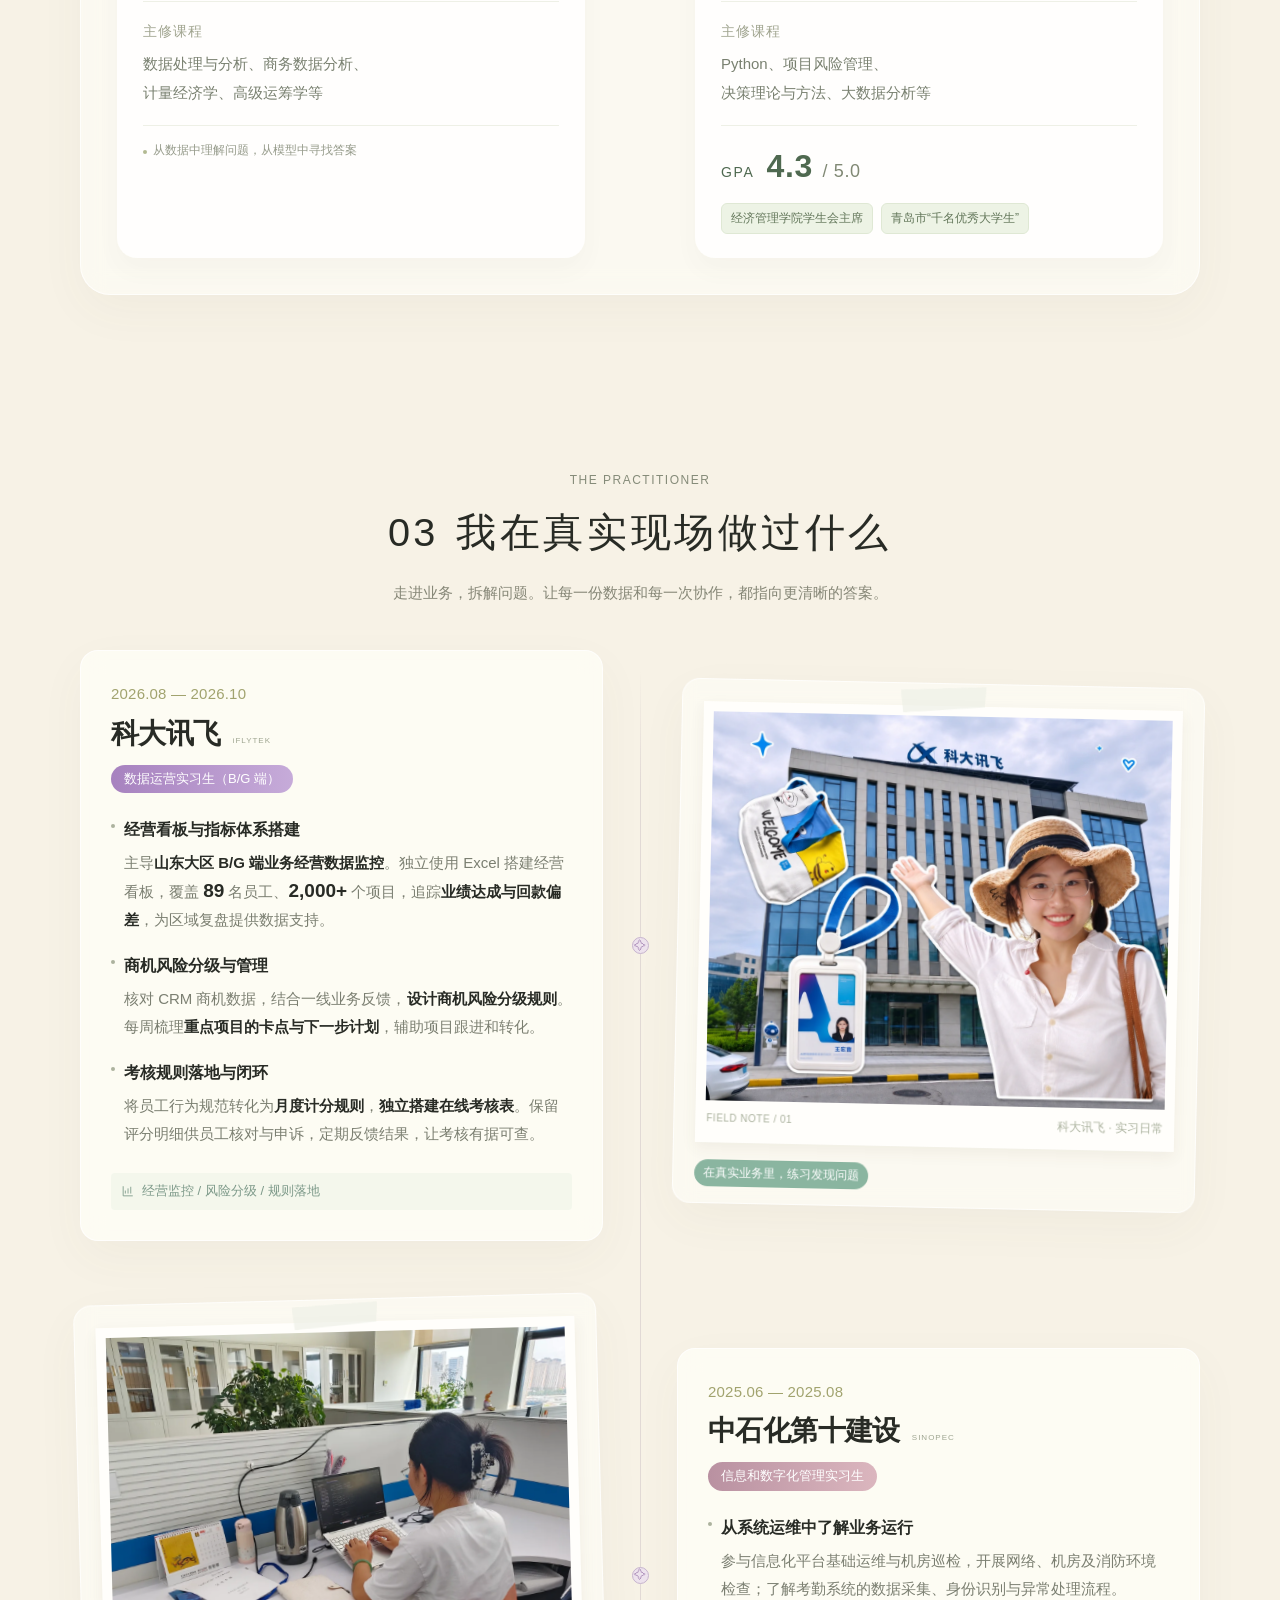
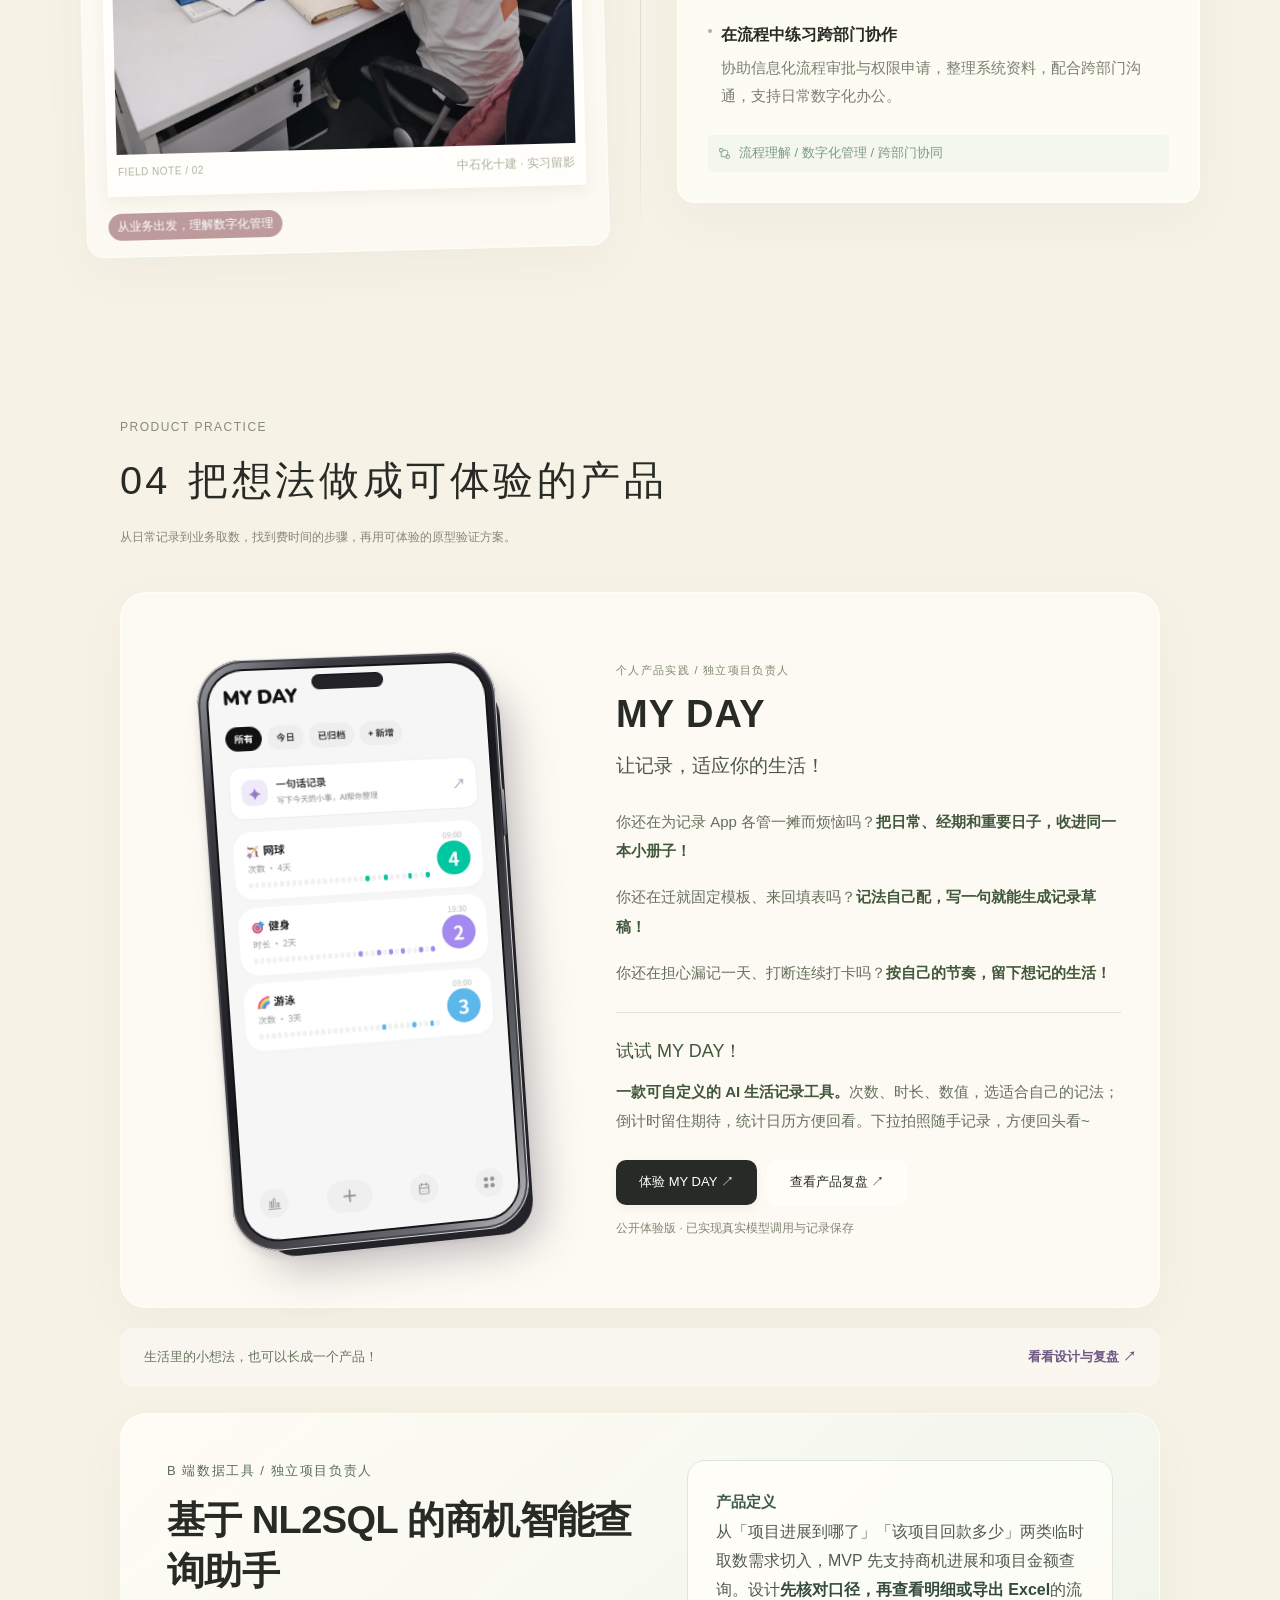
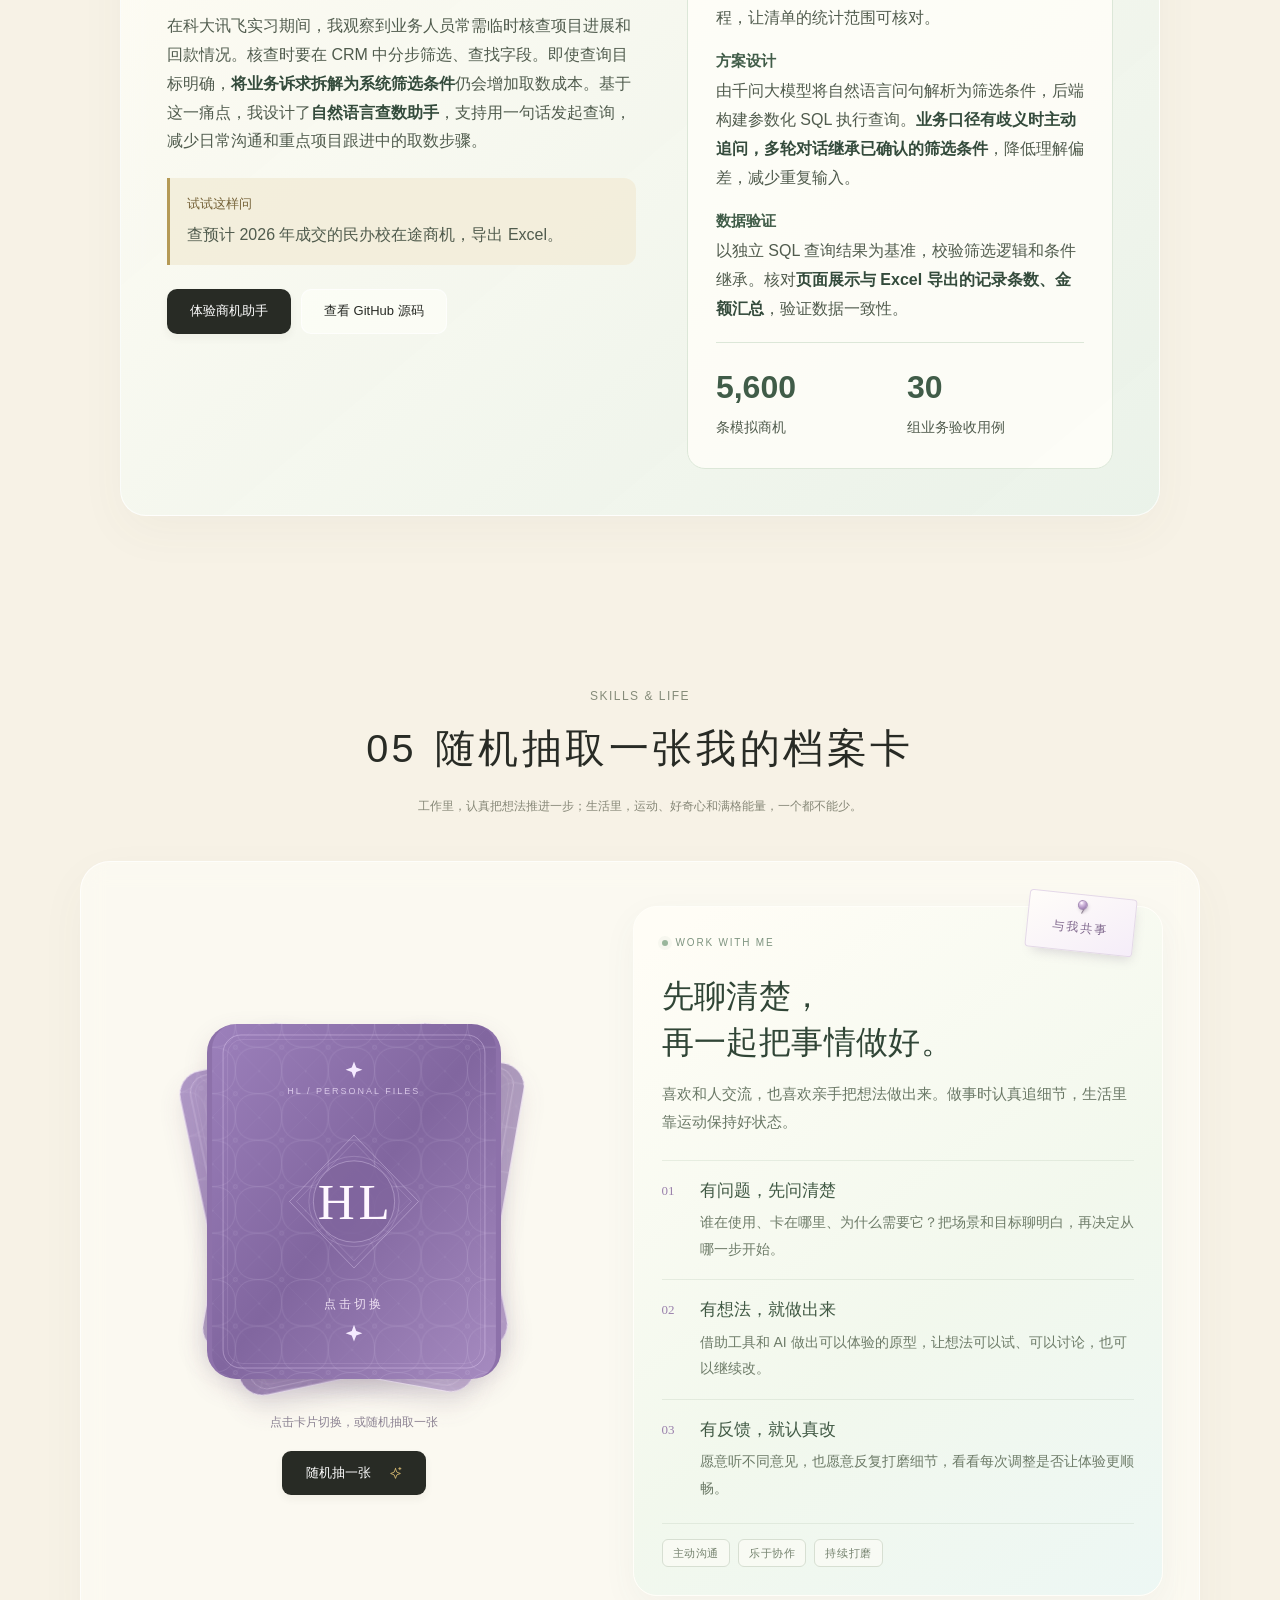
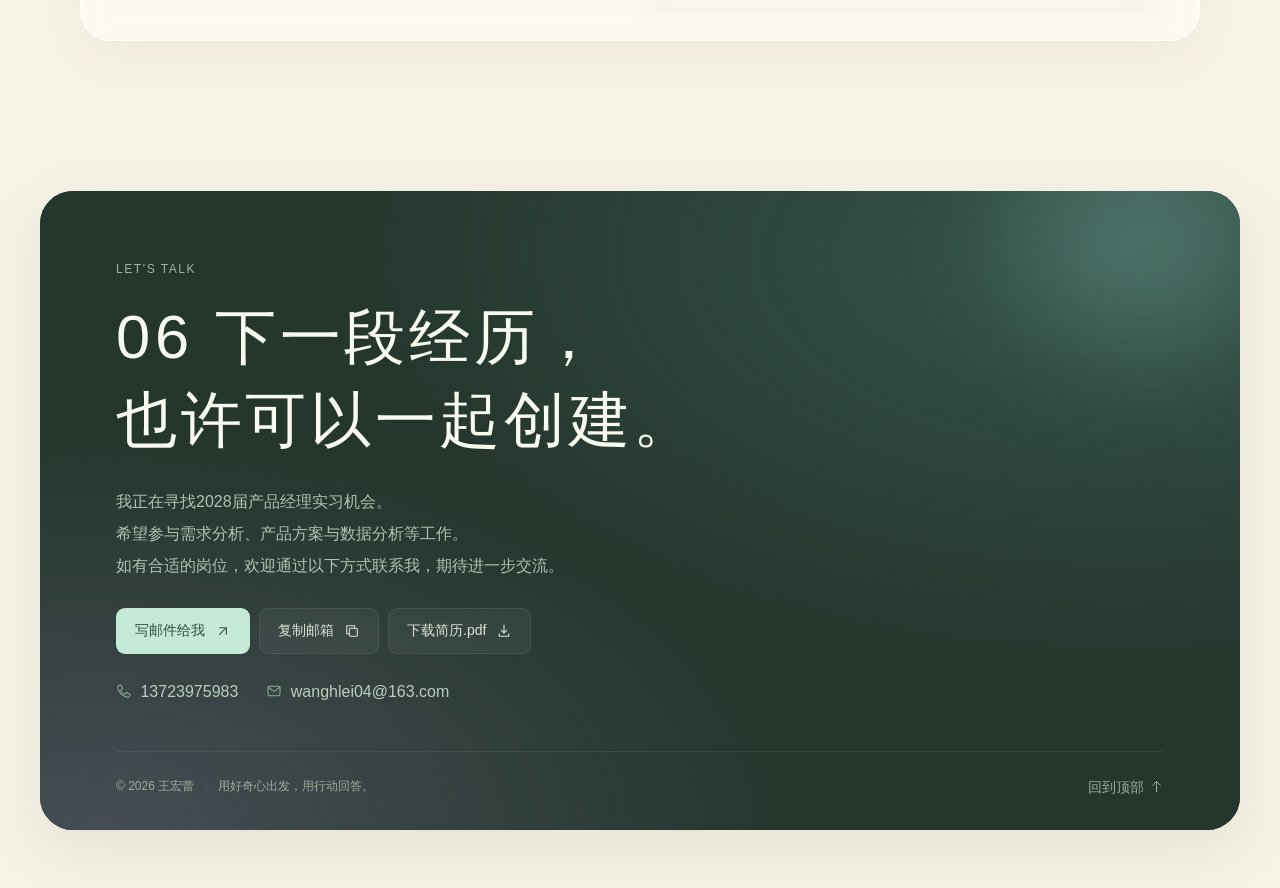
==== commit 3b785206: "Clarify the opportunity assistant problem, MVP, and validation" ====
--- a/index.html
+++ b/index.html
@@ -90,7 +90,7 @@
         <div class="opportunity-main">
           <p class="myday-overline">B 端数据工具 / 独立项目负责人</p>
           <h3 id="opportunity-title">基于 NL2SQL 的商机智能查询助手</h3>
-          <p>在科大讯飞实习时，我发现，临时想确认一个项目的进展，也要在 CRM 里逐步筛选、逐项找字段。业务人员知道自己想查什么，耗时的是把问题拆成系统里的筛选项。我为此设计了一个<strong>自然语言查数助手</strong>，让业务人员用一句话发起查询，方便日常沟通和重点项目跟进。</p>
+          <p>在科大讯飞实习期间，我观察到业务人员常需临时核查项目进展和回款情况。核查时要在 CRM 中分步筛选、查找字段。即使查询目标明确，<strong>将业务诉求拆解为系统筛选条件</strong>仍会增加取数成本。基于这一痛点，我设计了<strong>自然语言查数助手</strong>，支持用一句话发起查询，减少日常沟通和重点项目跟进中的取数步骤。</p>
           <div class="opportunity-example">
             <span>试试这样问</span>
             <p>查预计 2026 年成交的民办校在途商机，导出 Excel。</p>
@@ -102,9 +102,9 @@
         </div>
         <div class="opportunity-details">
           <dl>
-            <div><dt>产品定义</dt><dd>从「项目进展到哪了」和「这批商机金额是多少」两类日常需求切入。<strong>首版聚焦商机进展和关键经营信息</strong>，让用户先核对查询口径，再查看清单或导出 Excel。</dd></div>
-            <div><dt>方案设计</dt><dd>用千问把问题转为筛选条件，再通过参数化 SQL 查库。<strong>口径不清就追问，已确认的条件在多轮查询中保留</strong>，减少误查和重复输入。</dd></div>
-            <div><dt>数据验证</dt><dd>用独立 SQL 查询核对筛选结果和条件继承，并检查<strong>页面与 Excel 的记录数、金额合计</strong>是否一致。</dd></div>
+            <div><dt>产品定义</dt><dd>从「项目进展到哪了」「该项目回款多少」两类临时取数需求切入，MVP 先支持商机进展和项目金额查询。设计<strong>先核对口径，再查看明细或导出 Excel</strong>的流程，让清单的统计范围可核对。</dd></div>
+            <div><dt>方案设计</dt><dd>由千问大模型将自然语言问句解析为筛选条件，后端构建参数化 SQL 执行查询。<strong>业务口径有歧义时主动追问，多轮对话继承已确认的筛选条件</strong>，降低理解偏差，减少重复输入。</dd></div>
+            <div><dt>数据验证</dt><dd>以独立 SQL 查询结果为基准，校验筛选逻辑和条件继承。核对<strong>页面展示与 Excel 导出的记录条数、金额汇总</strong>，验证数据一致性。</dd></div>
           </dl>
           <div class="opportunity-metrics">
             <div><strong>5,600</strong><span>条模拟商机</span></div>
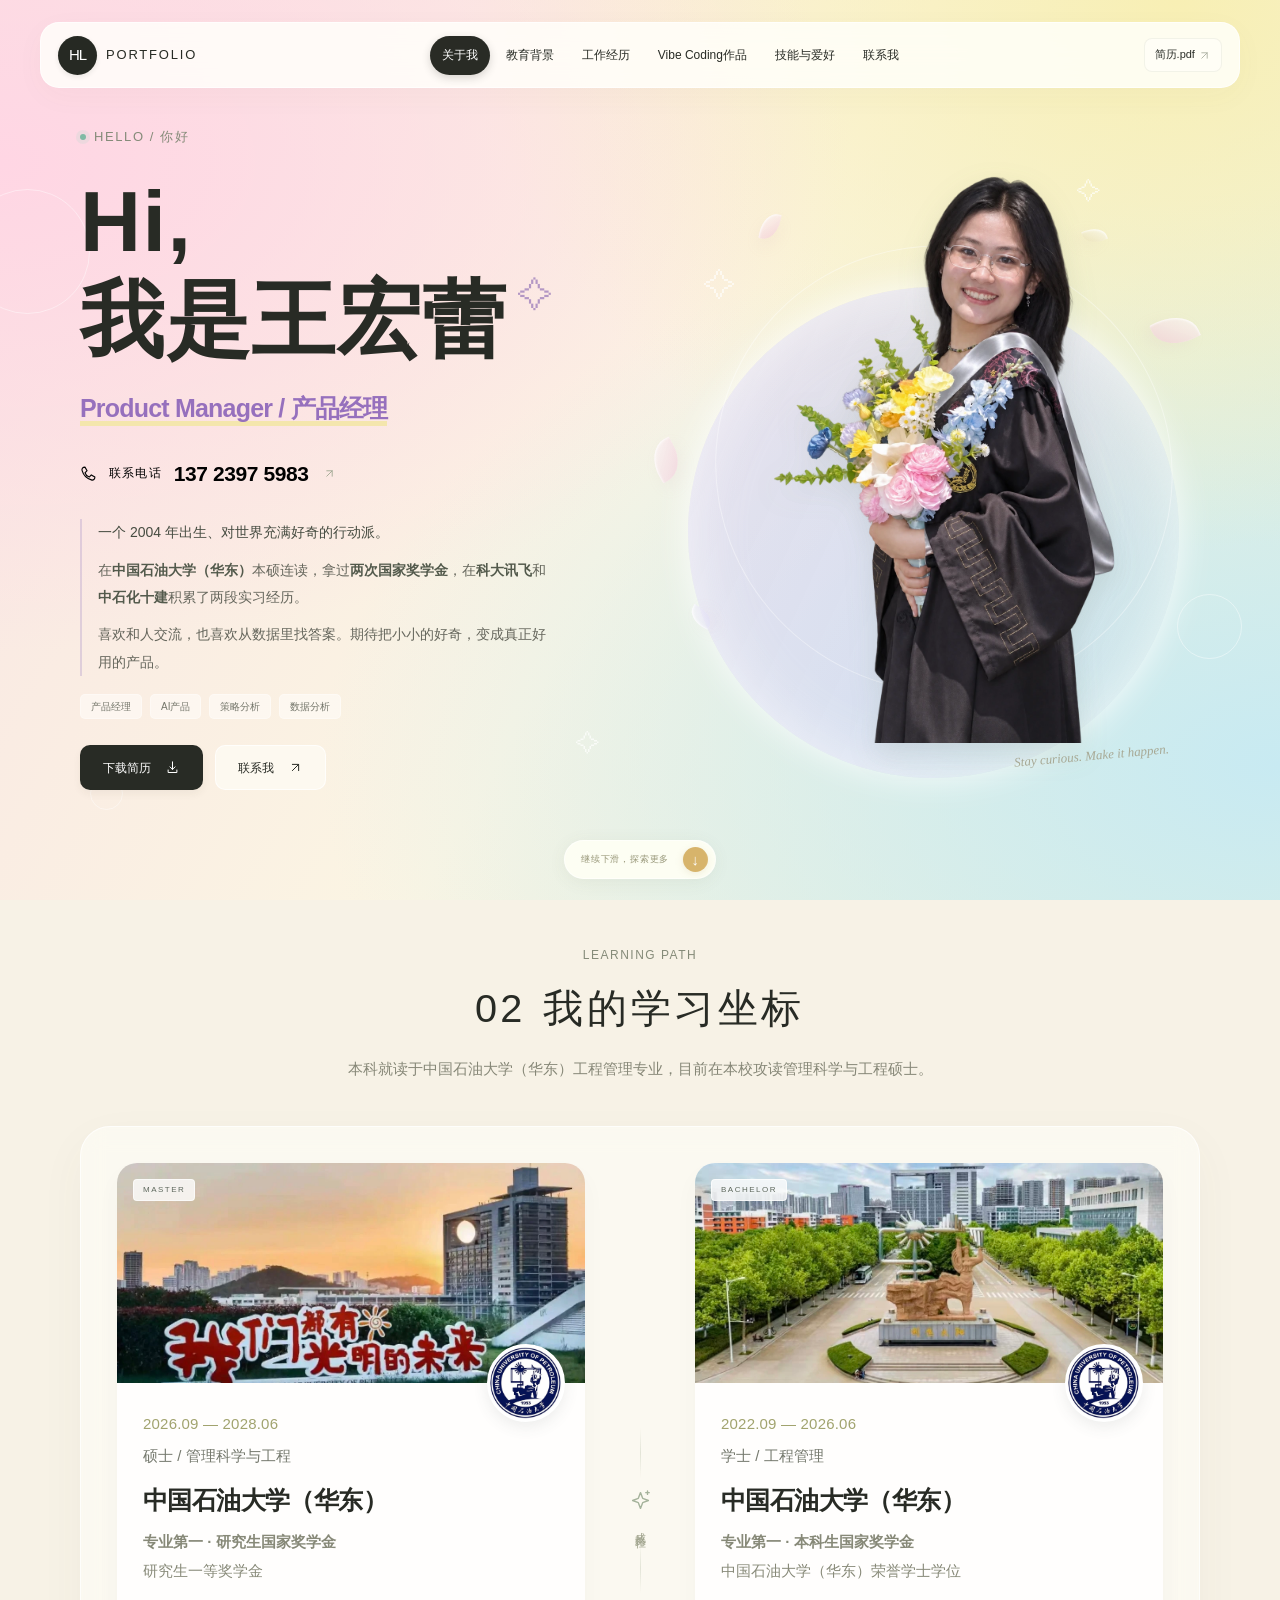
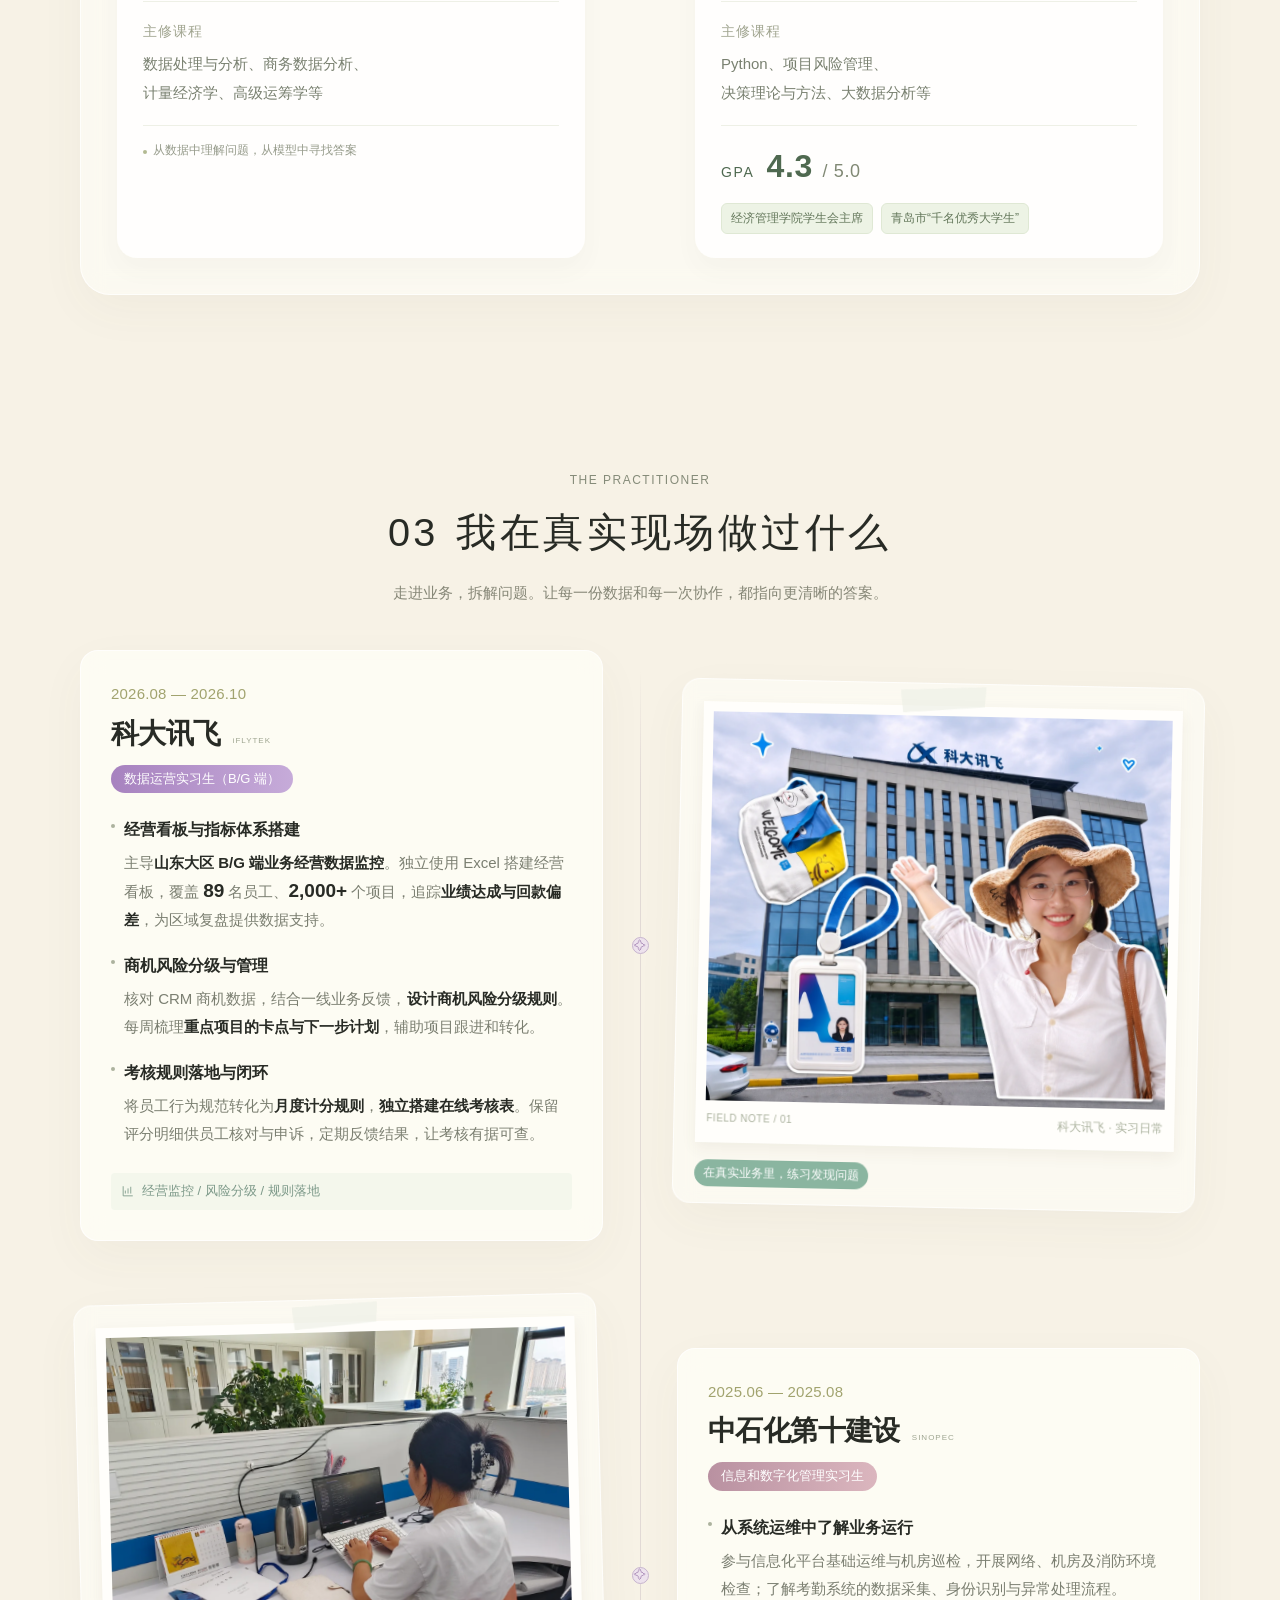
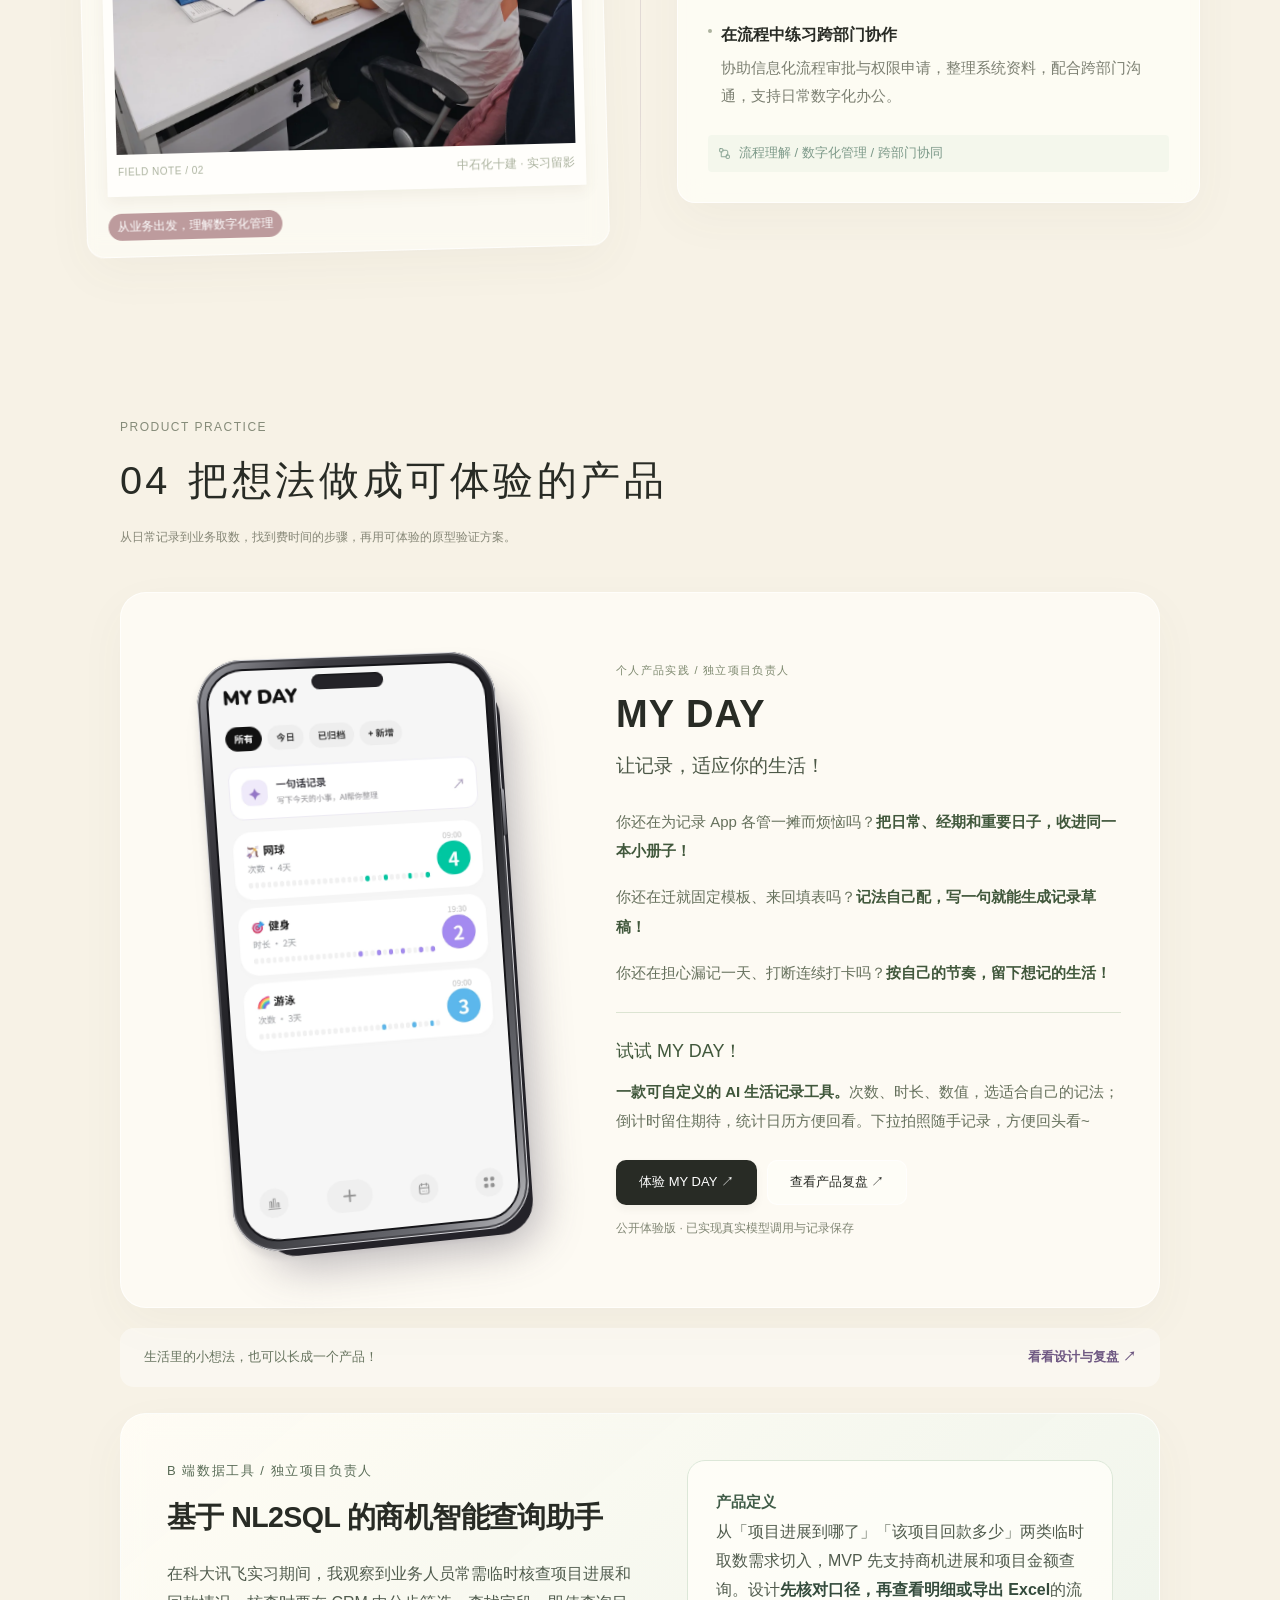
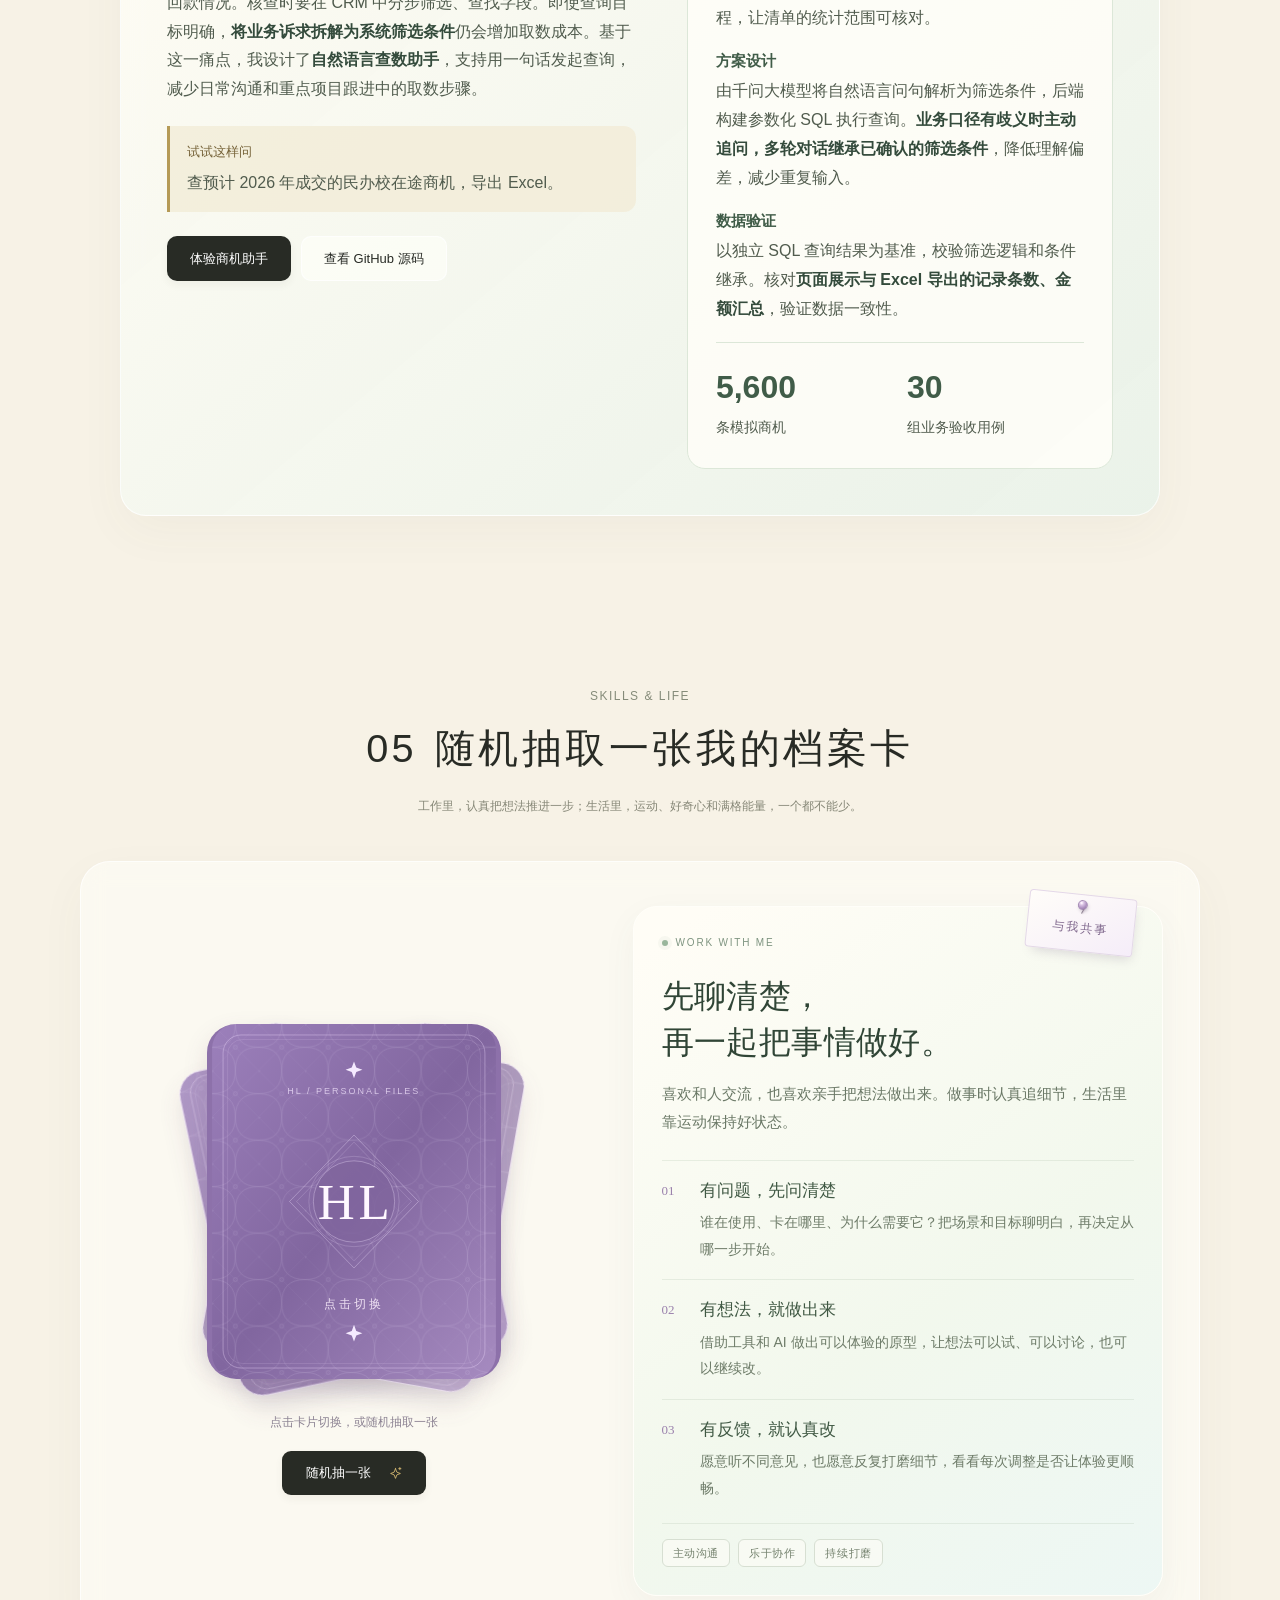
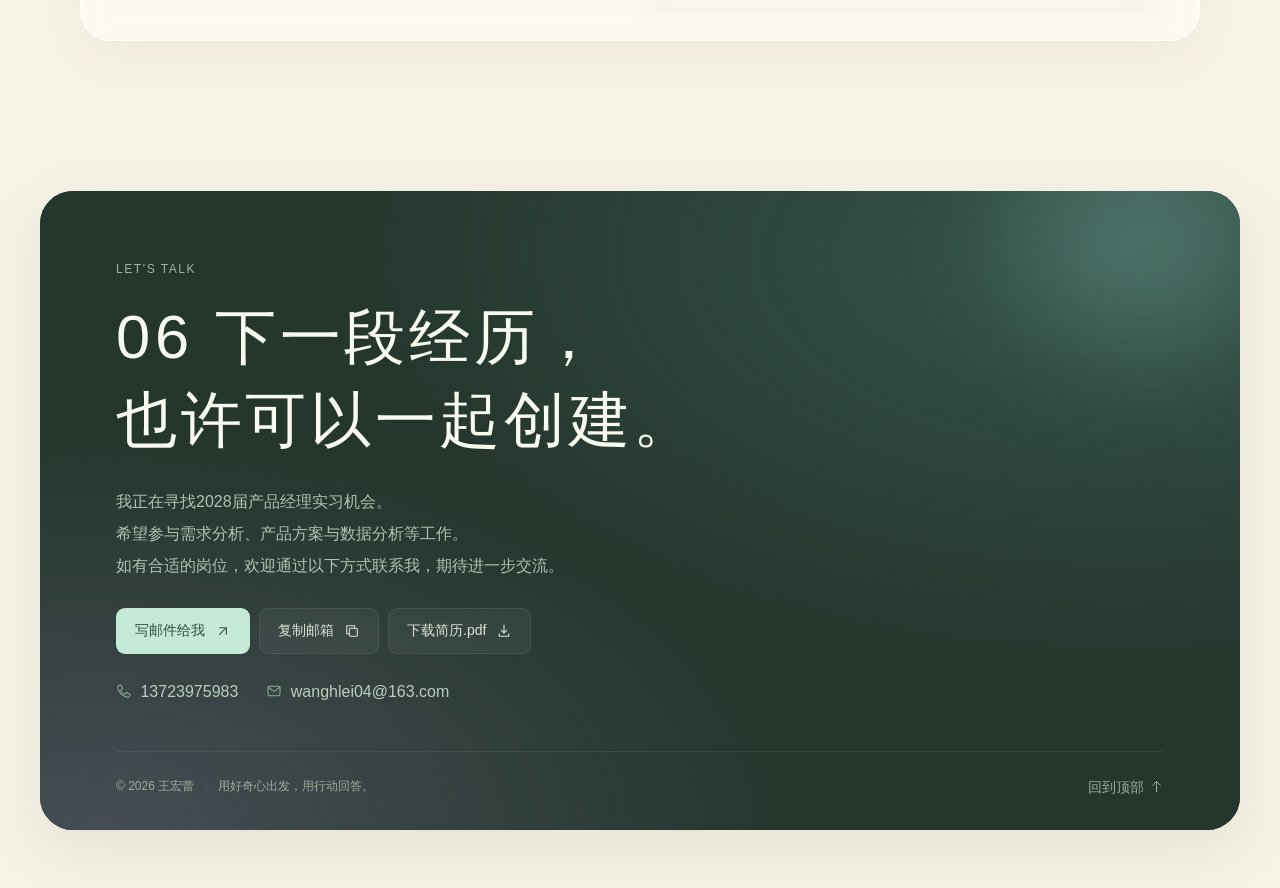
==== commit 81f193d5: "Clarify the opportunity assistant problem, MVP, and validation" ====
--- a/index.html
+++ b/index.html
@@ -12,7 +12,7 @@
   <link rel="stylesheet" href="skills-deck.css">
   <script src="app.js" defer></script>
   <script src="skills-deck.js" defer></script>
-  <link rel="stylesheet" href="opportunity-case.css?v=2">
+  <link rel="stylesheet" href="opportunity-case.css?v=3">
 </head>
 <body>
   <a class="skip-link" href="#about">跳转至主要内容</a>
--- a/opportunity-case.css
+++ b/opportunity-case.css
@@ -14,7 +14,13 @@
   background: linear-gradient(140deg,#fffdf5ed,#e8f2e9e8);
   color: var(--ink);
 }
-.opportunity-feature h3 { margin: 12px 0 15px; font-size: clamp(25px,3vw,38px); line-height: 1.35; }
+.opportunity-main { min-width: 0; container-type: inline-size; }
+.opportunity-feature h3 {
+  margin: 16px 0 24px;
+  font-size: clamp(14px,6.1cqi,36px);
+  line-height: 1.3;
+  white-space: nowrap;
+}
 .opportunity-main > p:not(.myday-overline),
 .opportunity-example p,
 .opportunity-details dd { color: #515c4e; font-size: 16px; line-height: 1.8; }
@@ -31,7 +37,10 @@
 .opportunity-metrics strong, .opportunity-metrics span { display: block; }
 .opportunity-metrics strong { font-size: clamp(24px,3vw,32px); color: #405c48; }
 .opportunity-metrics span { font-size: 14px; color: #515c4e; }
-@media (max-width: 750px) {
+@media (max-width: 880px) {
   .opportunity-feature { grid-template-columns: 1fr; gap: 23px; }
   .opportunity-feature .myday-links { flex-wrap: wrap; }
 }
+@media (max-width: 480px) {
+  .opportunity-feature { padding-inline: clamp(16px,5vw,24px); }
+}
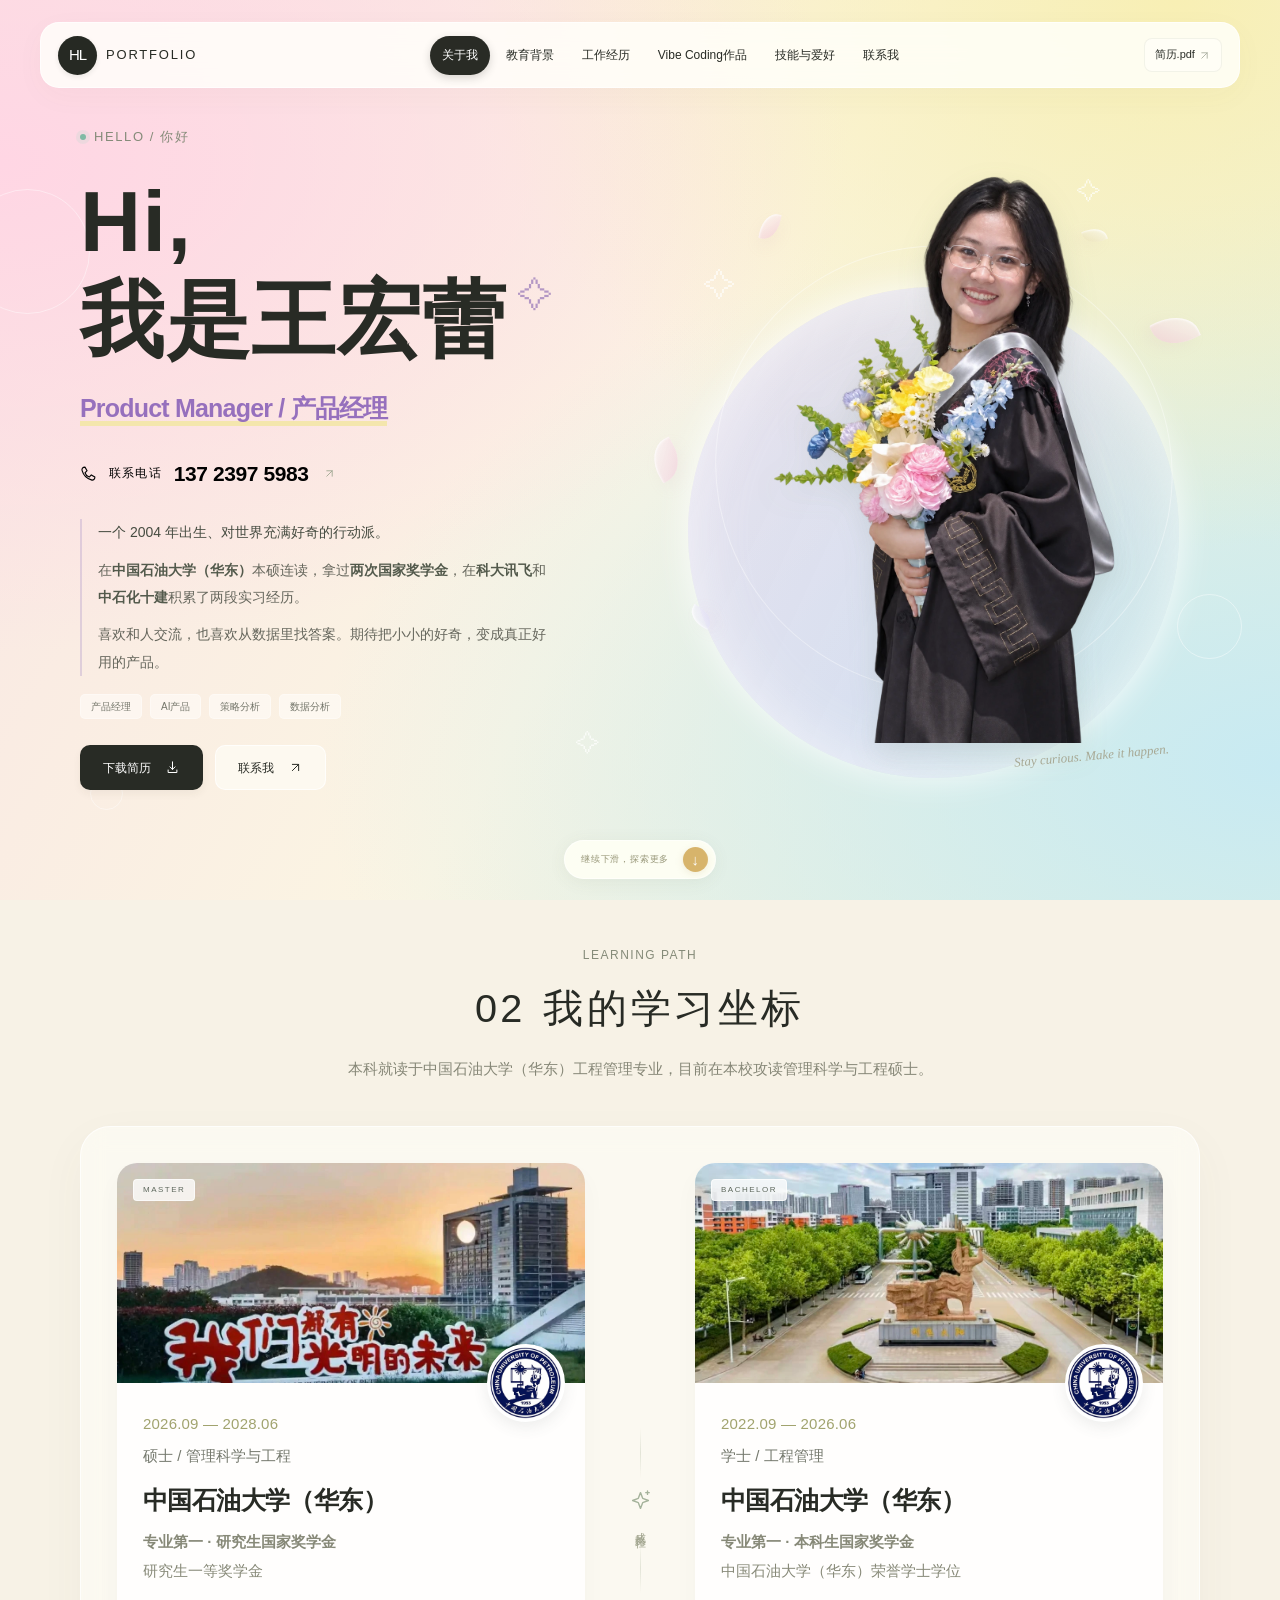
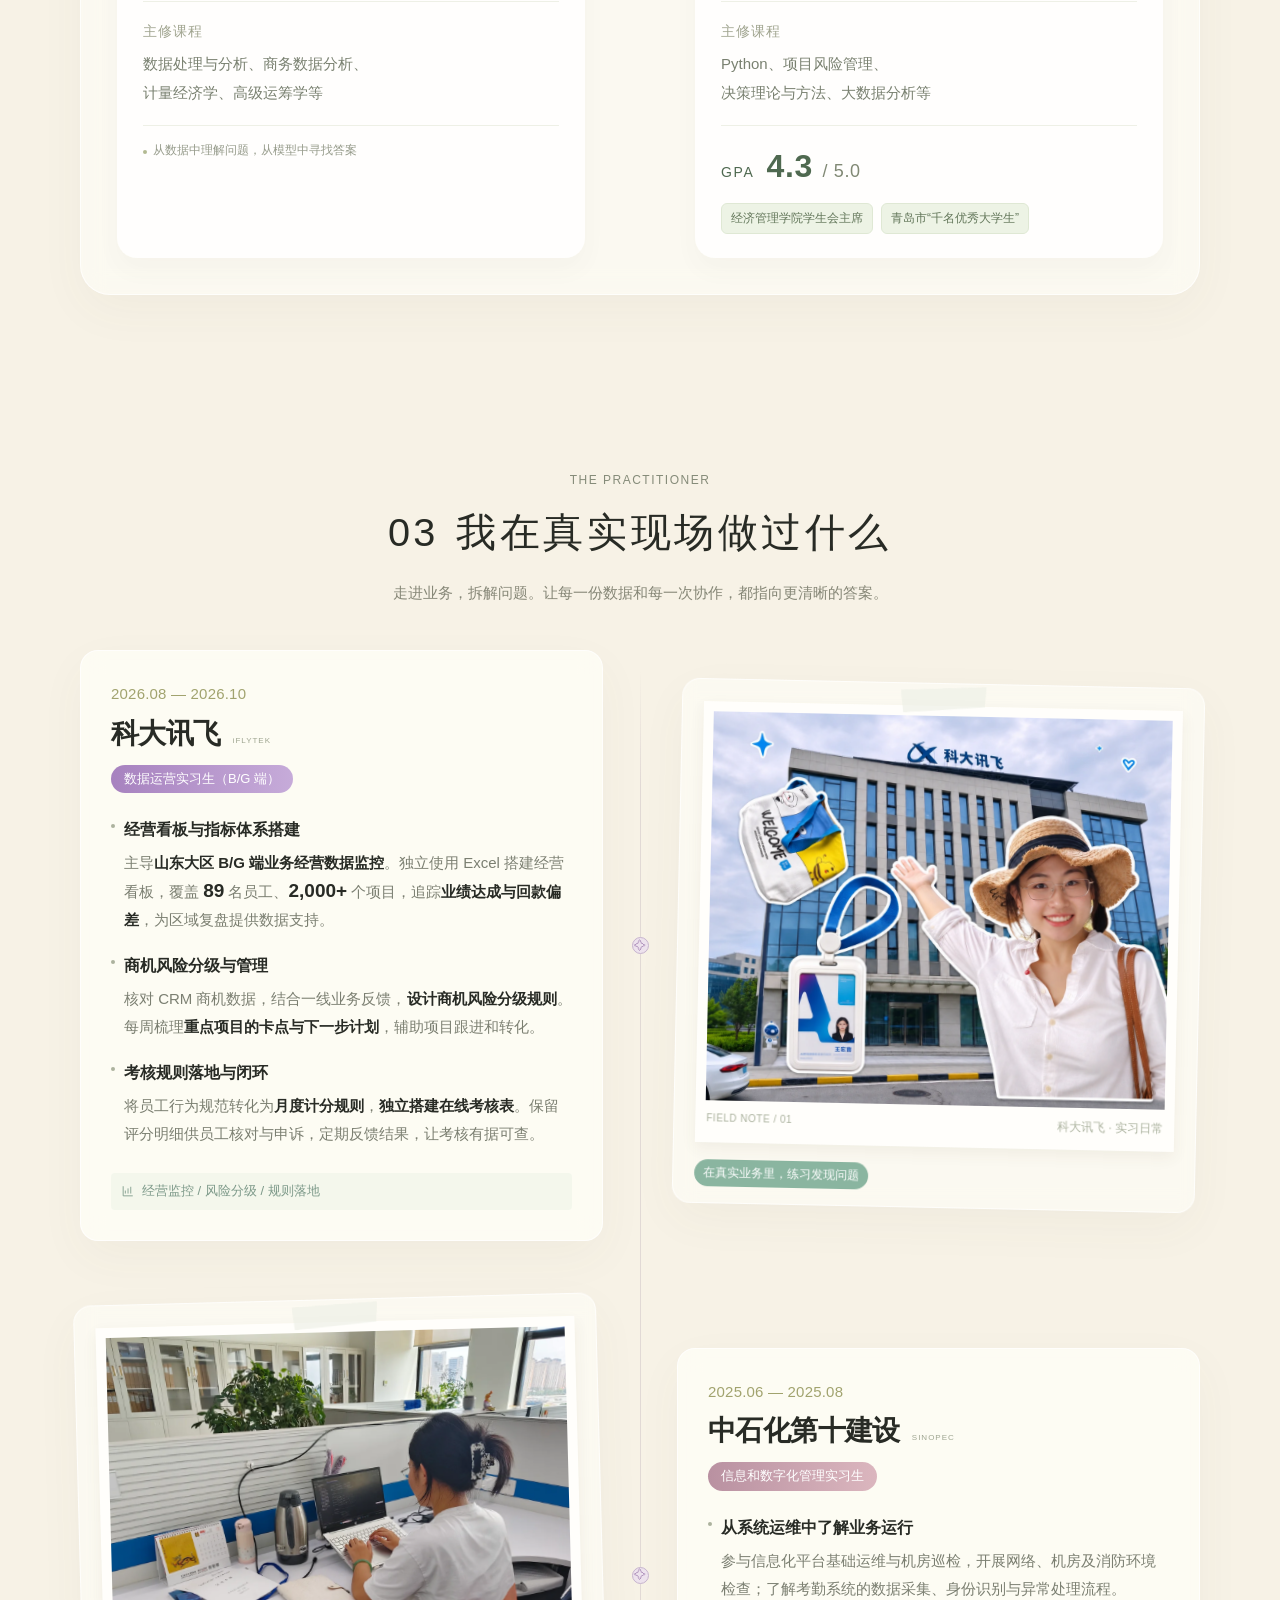
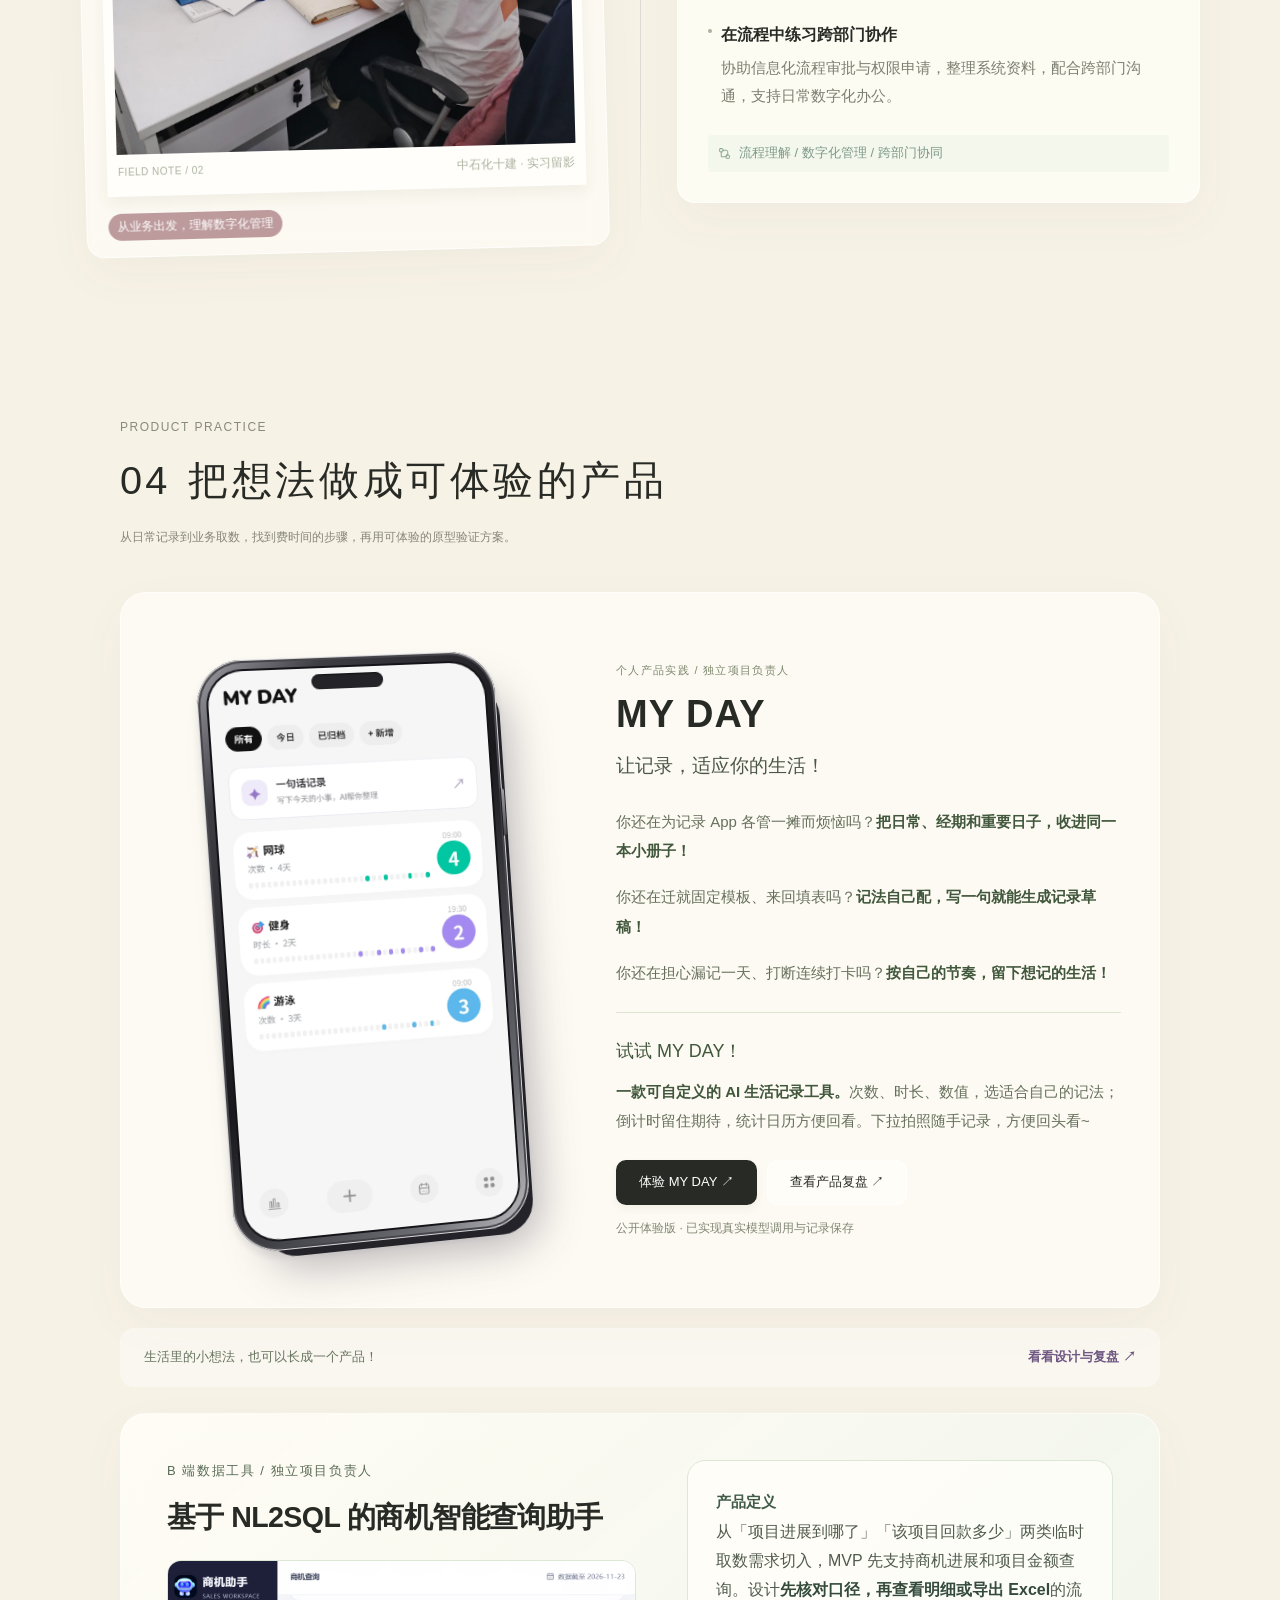
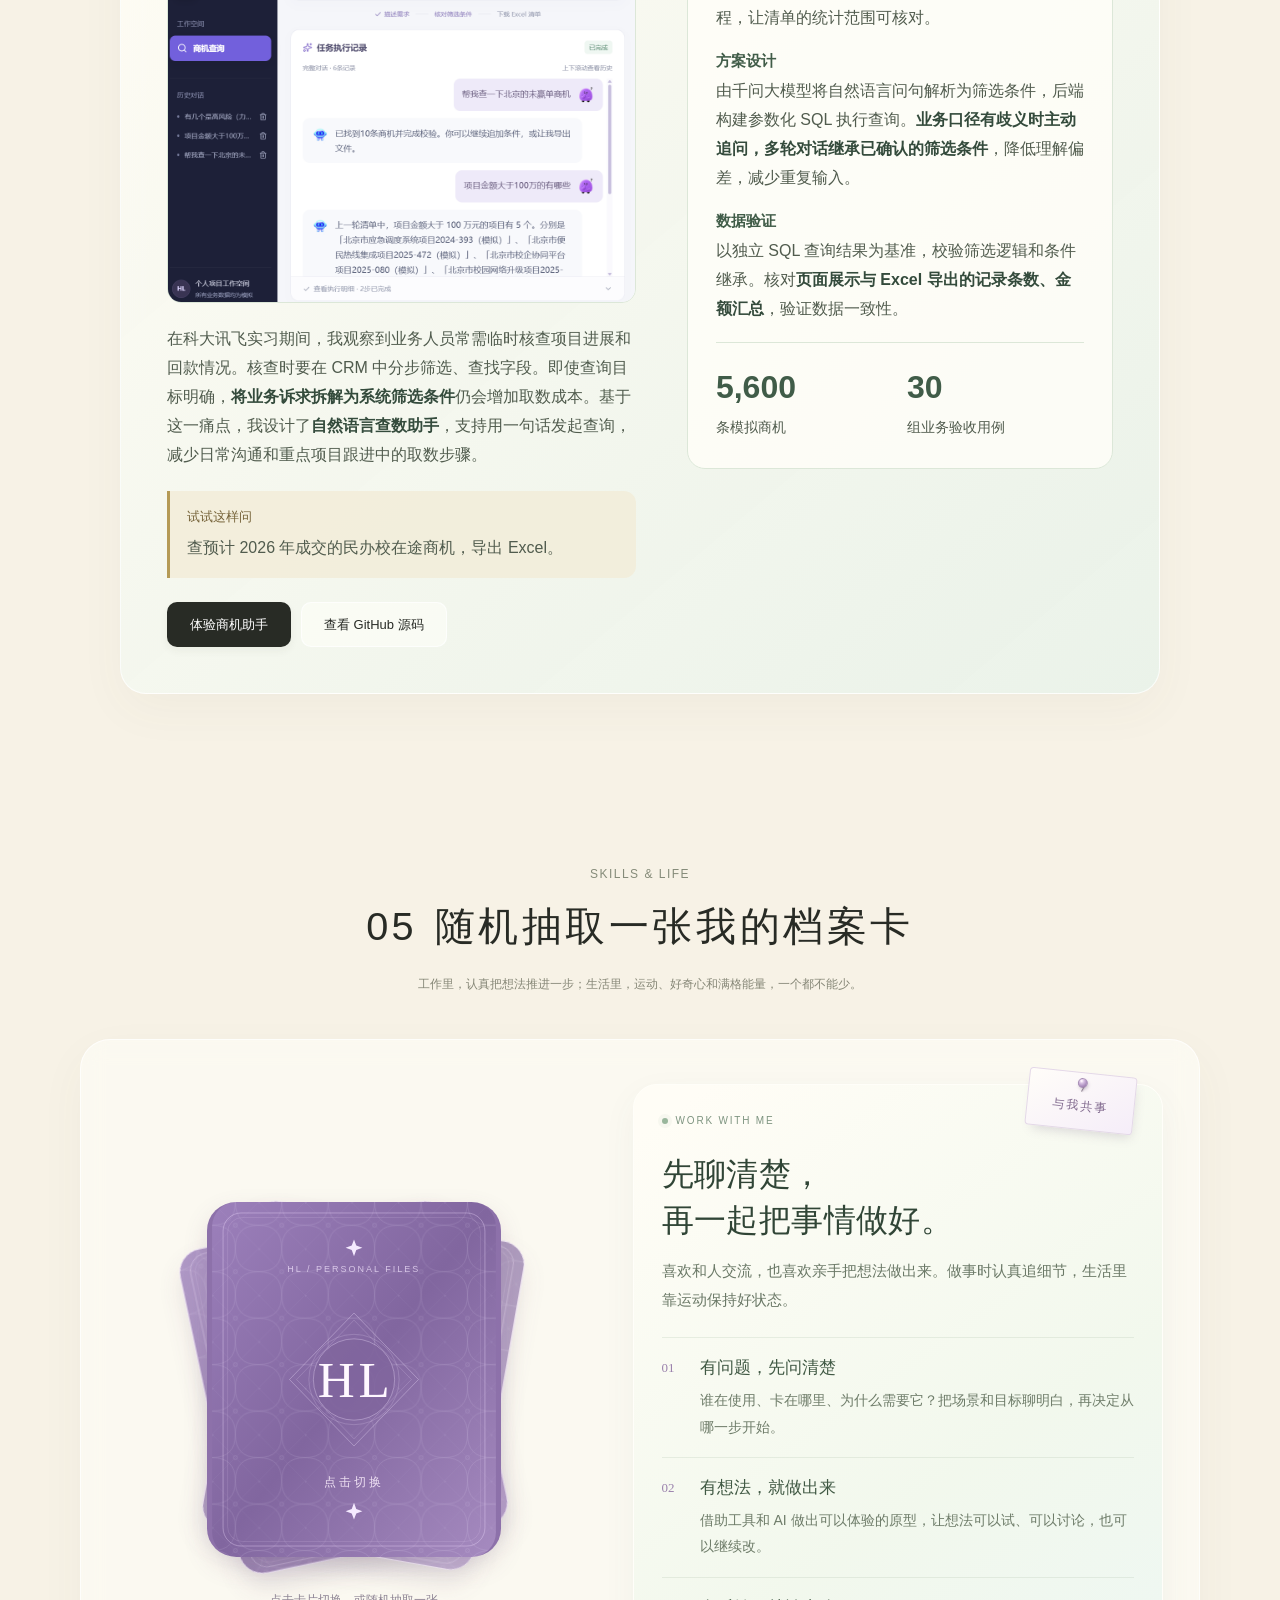
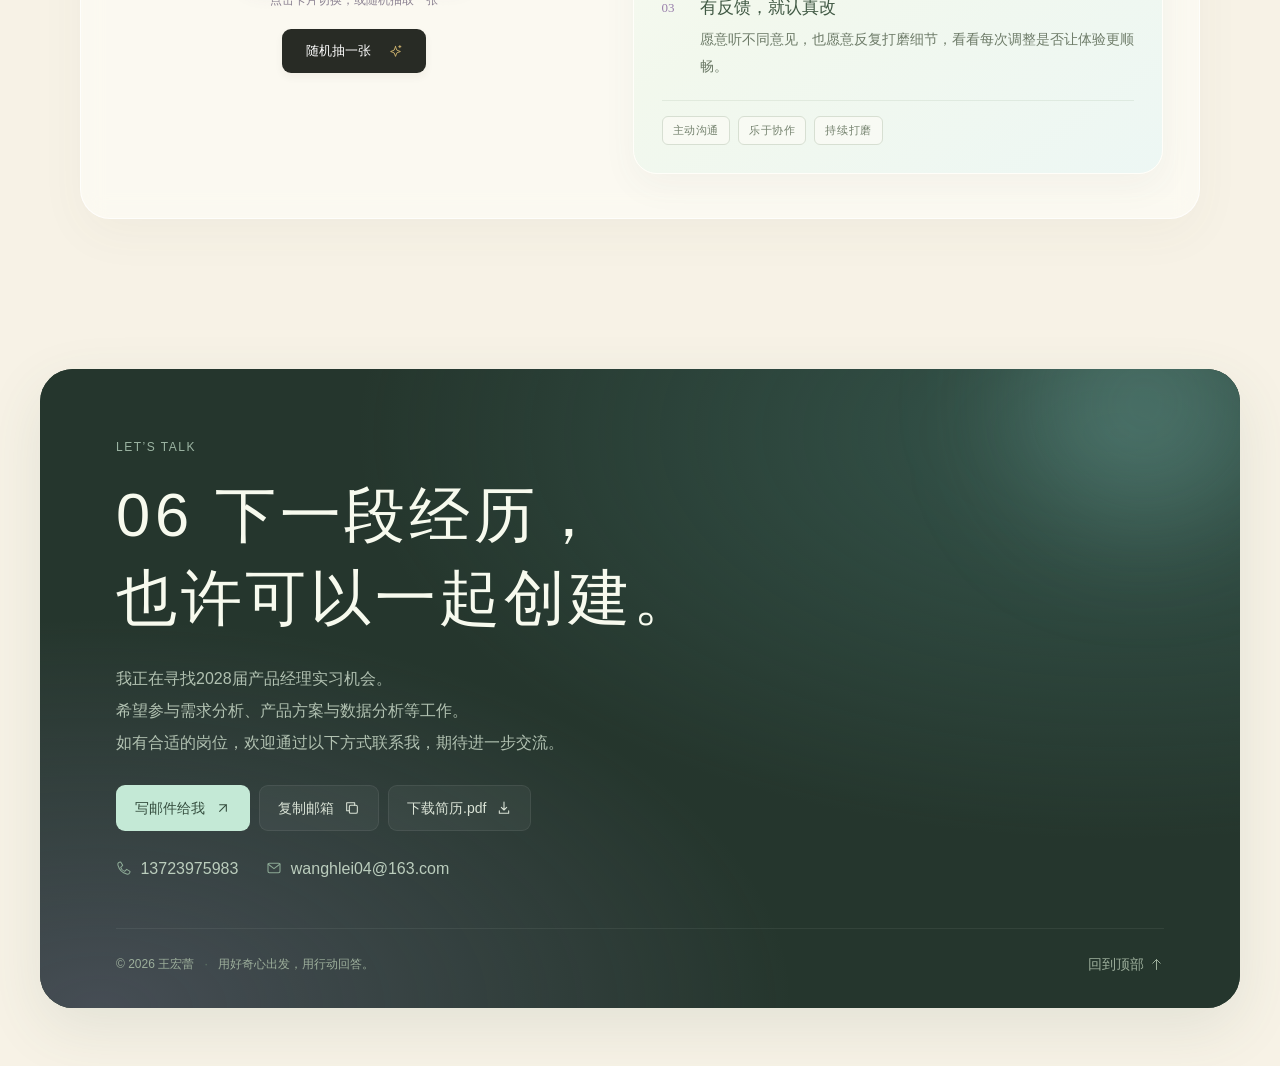
==== commit 85940096: "Show the opportunity assistant conversation in the portfolio" ====
--- a/index.html
+++ b/index.html
@@ -12,7 +12,7 @@
   <link rel="stylesheet" href="skills-deck.css">
   <script src="app.js" defer></script>
   <script src="skills-deck.js" defer></script>
-  <link rel="stylesheet" href="opportunity-case.css?v=3">
+  <link rel="stylesheet" href="opportunity-case.css?v=4">
 </head>
 <body>
   <a class="skip-link" href="#about">跳转至主要内容</a>
@@ -90,6 +90,7 @@
         <div class="opportunity-main">
           <p class="myday-overline">B 端数据工具 / 独立项目负责人</p>
           <h3 id="opportunity-title">基于 NL2SQL 的商机智能查询助手</h3>
+          <img class="opportunity-screenshot" src="assets/opportunity-conversation.png" alt="商机助手对话截图：先查询北京未赢单商机，再追问其中项目金额大于 100 万元的项目" width="1118" height="818" loading="lazy" decoding="async">
           <p>在科大讯飞实习期间，我观察到业务人员常需临时核查项目进展和回款情况。核查时要在 CRM 中分步筛选、查找字段。即使查询目标明确，<strong>将业务诉求拆解为系统筛选条件</strong>仍会增加取数成本。基于这一痛点，我设计了<strong>自然语言查数助手</strong>，支持用一句话发起查询，减少日常沟通和重点项目跟进中的取数步骤。</p>
           <div class="opportunity-example">
             <span>试试这样问</span>
--- a/opportunity-case.css
+++ b/opportunity-case.css
@@ -20,6 +20,14 @@
   font-size: clamp(14px,6.1cqi,36px);
   line-height: 1.3;
   white-space: nowrap;
+}
+.opportunity-screenshot {
+  display: block;
+  width: 100%;
+  height: auto;
+  margin: 0 0 22px;
+  border: 1px solid #dce7d8;
+  border-radius: 14px;
 }
 .opportunity-main > p:not(.myday-overline),
 .opportunity-example p,
